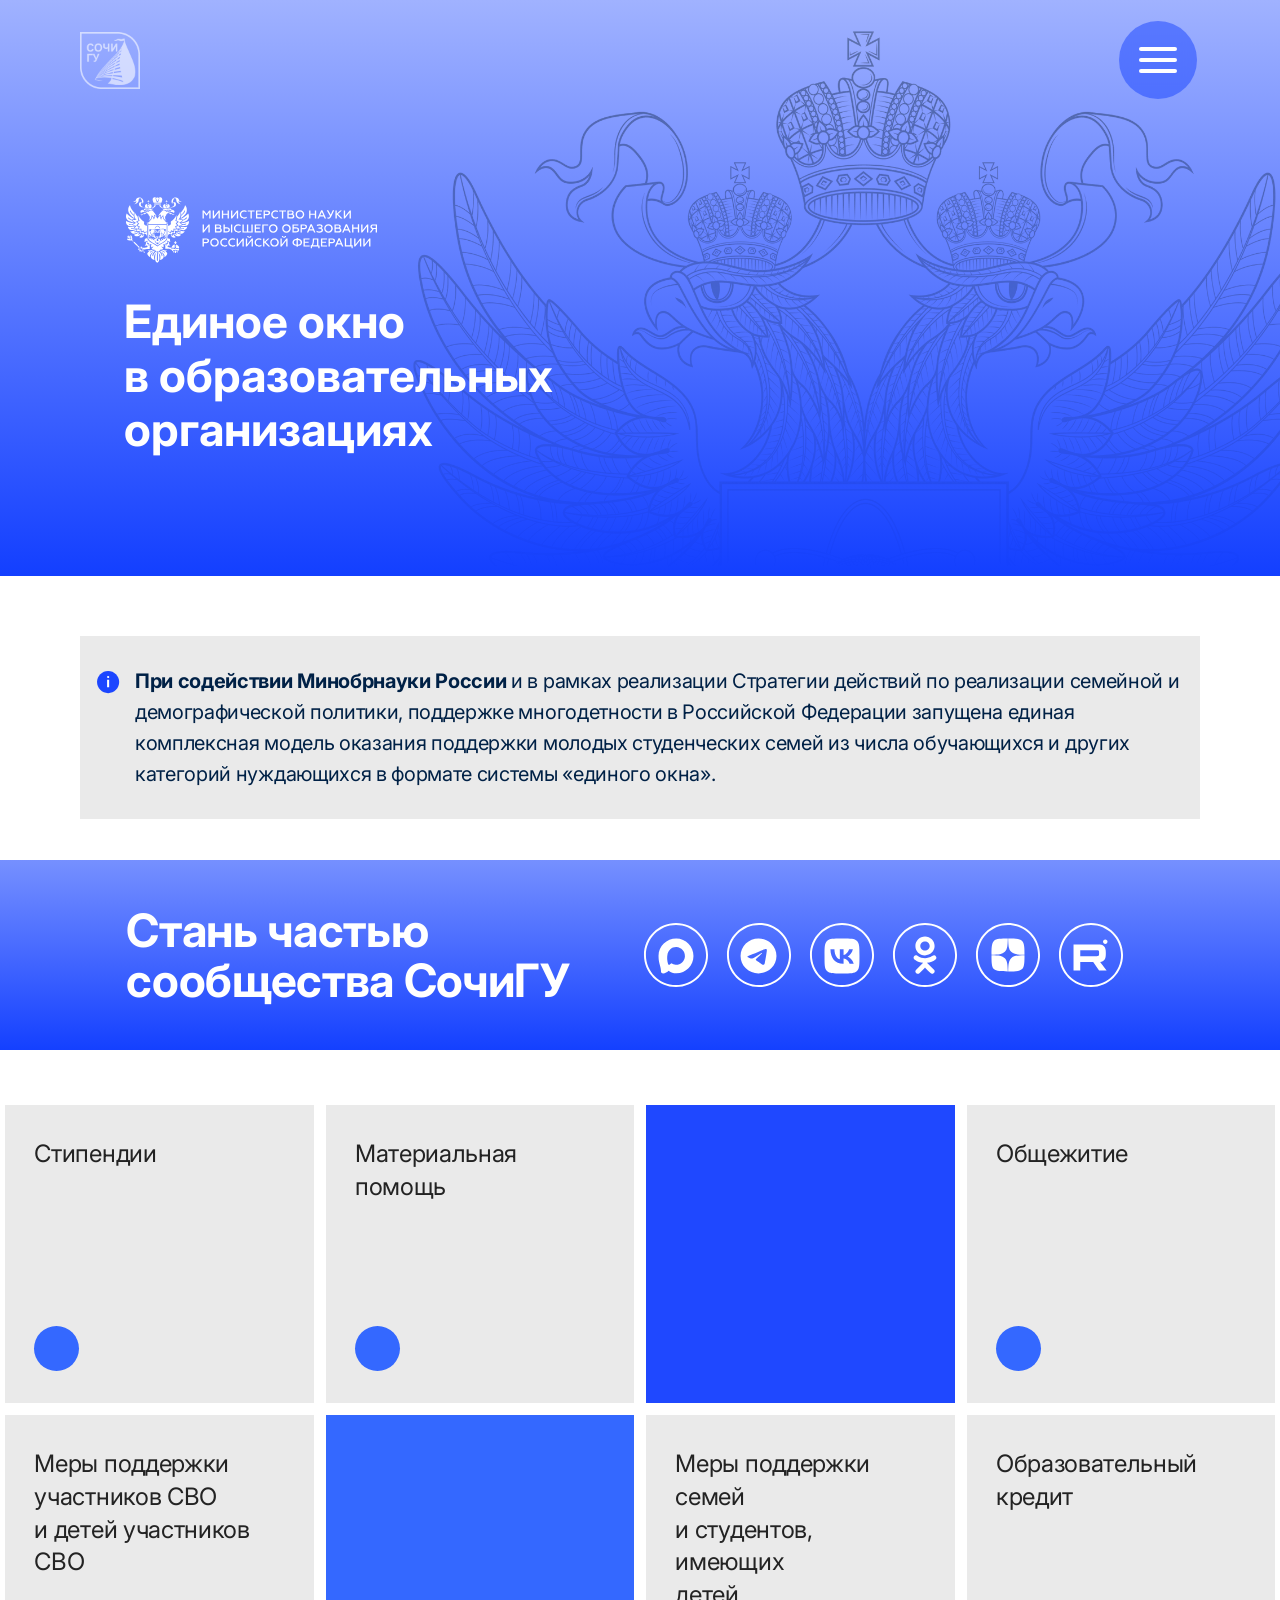
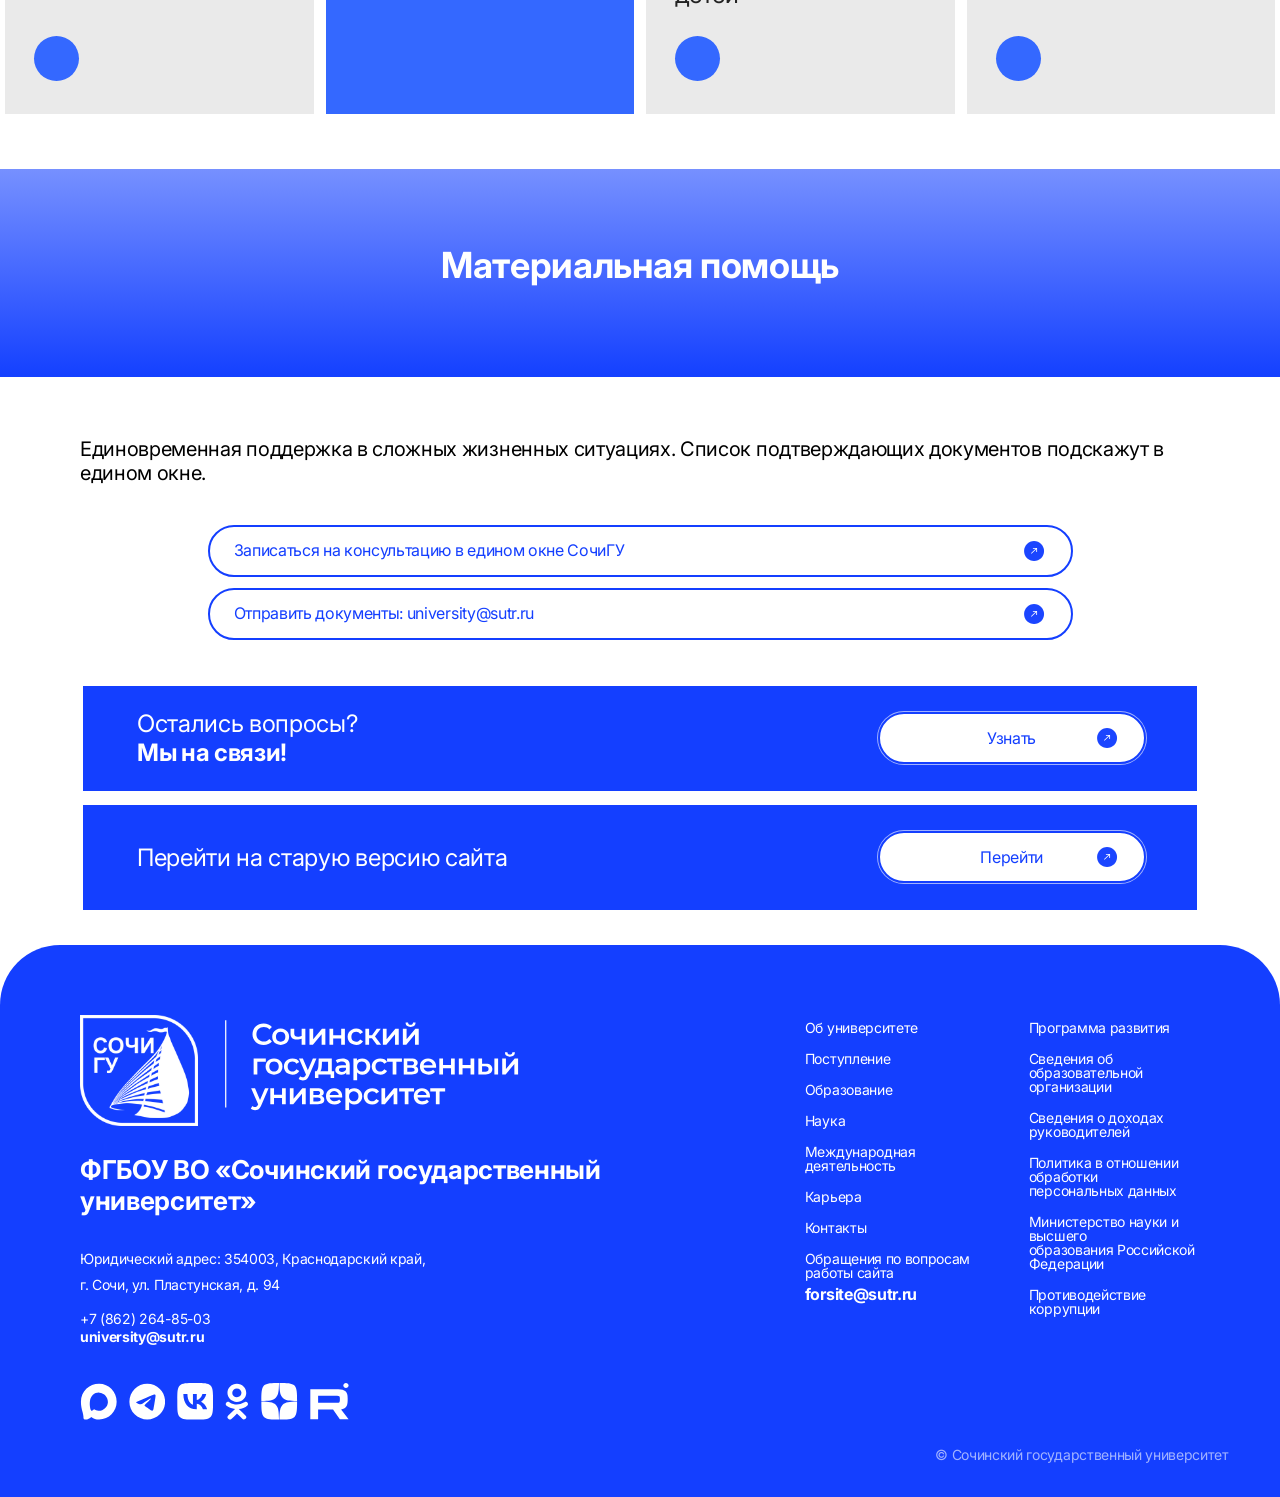
==== materialnaya-pomoshch.html @ 3ecb0561 "СочиГУ: раздел «Единое окно» по макетам Figma + мобильная версия - Главная «Единого окна», «Образова" ====
<!DOCTYPE html>
<html lang="ru">
<head>
  <meta charset="UTF-8">
  <meta name="viewport" content="width=device-width, initial-scale=1.0">
  <title>Материальная помощь — Единое окно — СочиГУ</title>
  <meta name="description" content="Единое окно СочиГУ: стипендии, общежитие, материальная помощь, образовательный кредит и меры поддержки семей.">
  <meta name="theme-color" content="#143fff">
  <link rel="icon" href="assets/window/logo.png">
  <link rel="preconnect" href="https://fonts.googleapis.com">
  <link rel="preconnect" href="https://fonts.gstatic.com" crossorigin>
  <link href="https://fonts.googleapis.com/css2?family=Inter:wght@400;500;700&family=Onest:wght@400;600&display=swap" rel="stylesheet">
  <link rel="stylesheet" href="css/window.css">
  <script>(function(d){d.classList.add("js");try{var c=document.createElement("canvas").getContext("2d"),t="Единое окно СочиГУ";c.font="20px monospace";var m=c.measureText(t).width;c.font="20px -apple-system,BlinkMacSystemFont,monospace";if(c.measureText(t).width===m)d.classList.add("no-sf")}catch(e){}})(document.documentElement)</script>
</head>
<body class="page-section">
  <a class="skip-link" href="#main">Перейти к содержанию</a>
  <button class="burger" type="button" aria-expanded="false" aria-controls="menu" aria-label="Открыть меню"><span class="burger__lines" aria-hidden="true"><i></i><i></i><i></i></span></button>
  <nav class="menu" id="menu" aria-label="Разделы единого окна" aria-hidden="true">
    <ul>
      <li><a href="edinoe-okno.html">Все услуги</a></li>
      <li><a href="stipendii.html">Стипендии</a></li>
      <li><a href="materialnaya-pomoshch.html">Материальная помощь</a></li>
      <li><a href="obschezhitie.html">Общежитие</a></li>
      <li><a href="svo.html">Меры поддержки участников СВО</a></li>
      <li><a href="semyi.html">Меры поддержки семей</a></li>
      <li><a href="obrazovatelnyj-kredit.html">Образовательный кредит</a></li>
      <li><a href="psihologicheskaya-pomoshch.html">Психологическая помощь</a></li>
      <li><a href="yuridicheskaya-pomoshch.html">Юридическая помощь</a></li>
      <li><a href="index.html">Главная СочиГУ</a></li>
    </ul>
  </nav>
  <header class="hero">
    <div class="wrap">
      <a class="hero__logo" href="edinoe-okno.html" aria-label="СочиГУ — Единое окно"><img src="assets/window/logo.png" width="60" height="57" alt=""></a>
      <img class="hero__eagle" src="assets/window/eagle.webp" width="902" height="1037" alt="" aria-hidden="true">
      <div class="hero__body">
        <img class="hero__ministry" src="assets/window/icons/ministry.svg" width="258" height="74" alt="Министерство науки и высшего образования Российской Федерации">
        <p class="hero__title">Единое окно <br>в образовательных <br>организациях</p>
      </div>
    </div>
  </header>
  <main id="main">
    <div class="notice">
      <p><b>При содействии Минобрнауки России</b> и в рамках реализации Стратегии действий по реализации семейной и демографической политики, поддержке многодетности в Российской Федерации запущена единая комплексная модель оказания поддержки молодых студенческих семей из числа обучающихся и других категорий нуждающихся в формате системы «единого окна».</p>
    </div>
    <section class="community" aria-labelledby="community-title">
      <div class="wrap">
        <h2 id="community-title">Стань частью <br>сообщества СочиГУ</h2>
        <div class="socials"><a href="https://sochi.university/" target="_blank" rel="noopener" aria-label="MAX"><svg aria-hidden="true" focusable="false" xmlns="http://www.w3.org/2000/svg" viewBox="0 0 68 68"><path d="M34.39 52.9C30.85 52.9 29.21 52.38 26.36 50.31C24.55 52.64 18.84 54.46 18.59 51.34C18.59 49 18.07 47.03 17.49 44.87C16.79 42.21 16 39.25 16 34.96C16 24.71 24.37 17 34.29 17C44.22 17 52 25.09 52 35.05C52.03 44.86 44.15 52.84 34.39 52.9M34.53 25.86C29.7 25.61 25.94 28.97 25.1 34.23C24.42 38.59 25.64 43.9 26.68 44.18C27.17 44.3 28.43 43.28 29.21 42.49C30.51 43.39 32.01 43.93 33.58 44.06C38.58 44.3 42.86 40.47 43.2 35.45C43.39 30.42 39.54 26.15 34.53 25.87L34.53 25.86" fill="currentColor"/><path d="M66 34L65 34C65 51.12 51.12 65 34 65L34 66L34 67C52.23 67 67 52.23 67 34L66 34M34 66L34 65C16.88 65 3 51.12 3 34L2 34L1 34C1 52.23 15.77 67 34 67L34 66M2 34L3 34C3 16.88 16.88 3 34 3L34 2L34 1C15.77 1 1 15.77 1 34L2 34M34 2L34 3C51.12 3 65 16.88 65 34L66 34L67 34C67 15.77 52.23 1 34 1L34 2" fill="currentColor"/></svg></a><a href="https://sochi.university/" target="_blank" rel="noopener" aria-label="Telegram"><svg aria-hidden="true" focusable="false" xmlns="http://www.w3.org/2000/svg" viewBox="0 0 68 68"><path d="M33.5 17C38.41 17 43.11 18.9 46.58 22.27C50.05 25.65 52 30.23 52 35C52 39.77 50.05 44.35 46.58 47.73C43.11 51.1 38.41 53 33.5 53C28.59 53 23.89 51.1 20.42 47.73C16.95 44.35 15 39.77 15 35C15 30.23 16.95 25.65 20.42 22.27C23.89 18.9 28.59 17 33.5 17M41.07 27.84C40.37 27.85 39.3 28.21 34.16 30.29C32.37 31.02 28.77 32.52 23.38 34.81C22.5 35.15 22.04 35.48 22 35.8C21.92 36.43 22.84 36.62 24 36.99C24.94 37.29 26.21 37.64 26.87 37.65C27.47 37.66 28.14 37.42 28.88 36.93C33.92 33.62 36.52 31.95 36.68 31.91C36.8 31.88 36.96 31.85 37.06 31.95C37.17 32.04 37.16 32.22 37.15 32.26C37.06 32.65 32.33 36.83 32.06 37.11C31.02 38.16 29.83 38.8 31.66 39.98C33.24 40.99 34.16 41.64 35.78 42.67C36.82 43.34 37.64 44.12 38.72 44.03C39.21 43.98 39.72 43.53 39.98 42.18C40.59 39 41.8 32.09 42.07 29.24C42.1 28.99 42.07 28.67 42.05 28.53C42.02 28.39 41.97 28.19 41.78 28.05C41.56 27.87 41.22 27.83 41.07 27.84" fill="currentColor"/><path d="M66 34L65 34C65 51.12 51.12 65 34 65L34 66L34 67C52.23 67 67 52.23 67 34L66 34M34 66L34 65C16.88 65 3 51.12 3 34L2 34L1 34C1 52.23 15.77 67 34 67L34 66M2 34L3 34C3 16.88 16.88 3 34 3L34 2L34 1C15.77 1 1 15.77 1 34L2 34M34 2L34 3C51.12 3 65 16.88 65 34L66 34L67 34C67 15.77 52.23 1 34 1L34 2" fill="currentColor"/></svg></a><a href="https://sochi.university/" target="_blank" rel="noopener" aria-label="ВКонтакте"><svg aria-hidden="true" focusable="false" xmlns="http://www.w3.org/2000/svg" viewBox="0 0 68 68"><path d="M18.53 19.53C16 22.06 16 26.13 16 34.28L16 35.72C16 43.87 16 47.94 18.53 50.47C21.06 53 25.13 53 33.28 53L34.72 53C42.87 53 46.94 53 49.47 50.47C52 47.94 52 43.87 52 35.72L52 34.28C52 26.13 52 22.06 49.47 19.53C46.94 17 42.87 17 34.72 17L33.28 17C25.13 17 21.06 17 18.53 19.53M22.08 27.95C22.27 37.31 26.95 42.94 35.16 42.94L35.62 42.94L35.62 37.58C38.64 37.88 40.91 40.09 41.83 42.94L46.09 42.94C44.92 38.68 41.84 36.32 39.92 35.42C41.84 34.31 44.54 31.61 45.19 27.95L41.32 27.95C40.48 30.92 37.99 33.62 35.62 33.88L35.62 27.95L31.75 27.95L31.75 38.33C29.35 37.73 26.32 34.82 26.19 27.95L22.08 27.95" fill="currentColor" fill-rule="evenodd"/><path d="M66 34L65 34C65 51.12 51.12 65 34 65L34 66L34 67C52.23 67 67 52.23 67 34L66 34M34 66L34 65C16.88 65 3 51.12 3 34L2 34L1 34C1 52.23 15.77 67 34 67L34 66M2 34L3 34C3 16.88 16.88 3 34 3L34 2L34 1C15.77 1 1 15.77 1 34L2 34M34 2L34 3C51.12 3 65 16.88 65 34L66 34L67 34C67 15.77 52.23 1 34 1L34 2" fill="currentColor"/></svg></a><a href="https://sochi.university/" target="_blank" rel="noopener" aria-label="Одноклассники"><svg aria-hidden="true" focusable="false" xmlns="http://www.w3.org/2000/svg" viewBox="0 0 68 68"><path d="M32.07 42.05C29.04 41.74 26.3 41.01 23.96 39.21C23.66 38.99 23.36 38.77 23.1 38.52C22.07 37.55 21.97 36.45 22.78 35.31C23.48 34.33 24.64 34.07 25.85 34.63C26.09 34.74 26.31 34.87 26.53 35.02C30.89 37.96 36.9 38.05 41.28 35.15C41.71 34.83 42.18 34.56 42.72 34.42C43.76 34.16 44.74 34.54 45.3 35.44C45.94 36.46 45.93 37.46 45.14 38.26C43.93 39.48 42.47 40.36 40.85 40.98C39.32 41.56 37.64 41.85 35.98 42.05C36.23 42.32 36.35 42.45 36.51 42.6C38.76 44.82 41.03 47.04 43.27 49.27C44.04 50.03 44.2 50.97 43.78 51.85C43.32 52.82 42.29 53.45 41.27 53.38C40.63 53.34 40.13 53.03 39.69 52.59C37.99 50.91 36.25 49.26 34.59 47.55C34.1 47.05 33.87 47.15 33.44 47.58C31.73 49.31 29.99 51.01 28.24 52.7C27.45 53.46 26.51 53.6 25.6 53.16C24.63 52.7 24.02 51.73 24.07 50.76C24.1 50.1 24.43 49.6 24.89 49.14C27.12 46.96 29.35 44.77 31.57 42.58C31.72 42.43 31.86 42.28 32.07 42.05" fill="currentColor"/><path d="M33.92 34.44C28.51 34.43 24.06 30.02 24.1 24.7C24.13 19.32 28.57 14.99 34.04 15C39.52 15.01 43.92 19.41 43.89 24.85C43.87 30.16 39.39 34.46 33.92 34.44M38.85 24.71C38.84 22.07 36.69 19.97 34 19.97C31.29 19.96 29.13 22.1 29.15 24.77C29.17 27.4 31.33 29.49 34.03 29.48C36.71 29.47 38.85 27.35 38.85 24.71" fill="currentColor"/><path d="M66 34L65 34C65 51.12 51.12 65 34 65L34 66L34 67C52.23 67 67 52.23 67 34L66 34M34 66L34 65C16.88 65 3 51.12 3 34L2 34L1 34C1 52.23 15.77 67 34 67L34 66M2 34L3 34C3 16.88 16.88 3 34 3L34 2L34 1C15.77 1 1 15.77 1 34L2 34M34 2L34 3C51.12 3 65 16.88 65 34L66 34L67 34C67 15.77 52.23 1 34 1L34 2" fill="currentColor"/></svg></a><a href="https://sochi.university/" target="_blank" rel="noopener" aria-label="Дзен"><svg aria-hidden="true" focusable="false" xmlns="http://www.w3.org/2000/svg" viewBox="0 0 68 68"><path d="M37.28 37.28C34.61 40.03 34.41 43.47 34.18 51C41.2 51 46.05 50.98 48.55 48.55C50.98 46.05 51 40.97 51 34.18C43.47 34.42 40.04 34.61 37.28 37.28M17 34.18C17 40.97 17.02 46.05 19.45 48.55C21.95 50.98 26.8 51 33.82 51C33.57 43.47 33.39 40.03 30.72 37.28C27.96 34.61 24.53 34.41 17 34.18M33.82 17C26.81 17 21.95 17.02 19.45 19.45C17.02 21.95 17 27.03 17 33.82C24.53 33.58 27.96 33.39 30.72 30.72C33.39 27.97 33.59 24.53 33.82 17M37.28 30.72C34.61 27.97 34.41 24.53 34.18 17C41.2 17 46.05 17.02 48.55 19.45C50.98 21.95 51 27.03 51 33.82C43.47 33.58 40.04 33.39 37.28 30.72" fill="currentColor"/><path d="M66 34L65 34C65 51.12 51.12 65 34 65L34 66L34 67C52.23 67 67 52.23 67 34L66 34M34 66L34 65C16.88 65 3 51.12 3 34L2 34L1 34C1 52.23 15.77 67 34 67L34 66M2 34L3 34C3 16.88 16.88 3 34 3L34 2L34 1C15.77 1 1 15.77 1 34L2 34M34 2L34 3C51.12 3 65 16.88 65 34L66 34L67 34C67 15.77 52.23 1 34 1L34 2" fill="currentColor"/></svg></a><a href="https://sochi.university/" target="_blank" rel="noopener" aria-label="Rutube"><svg aria-hidden="true" focusable="false" xmlns="http://www.w3.org/2000/svg" viewBox="0 0 68 68"><path d="M40.95 23.07L16 23.07L16 50L22.94 50L22.94 41.24L36.25 41.24L42.32 50L50.09 50L43.4 41.2C45.48 40.88 46.98 40.11 47.89 38.9C48.81 37.69 49.26 35.75 49.26 33.16L49.26 31.14C49.26 29.61 49.1 28.4 48.81 27.47C48.51 26.54 48.02 25.73 47.31 25.01C46.56 24.32 45.73 23.84 44.73 23.51C43.73 23.23 42.49 23.07 40.95 23.07M39.82 35.3L22.94 35.3L22.94 29.01L39.82 29.01C40.78 29.01 41.45 29.17 41.78 29.45C42.11 29.73 42.32 30.26 42.32 31.02L42.32 33.28C42.32 34.09 42.11 34.62 41.78 34.9C41.45 35.18 40.78 35.3 39.82 35.3L39.82 35.3" fill="currentColor"/><path d="M48.7 22.61C49.97 22.61 51 21.58 51 20.3C51 19.03 49.97 18 48.7 18C47.42 18 46.39 19.03 46.39 20.3C46.39 21.58 47.42 22.61 48.7 22.61" fill="currentColor"/><path d="M66 34L65 34C65 51.12 51.12 65 34 65L34 66L34 67C52.23 67 67 52.23 67 34L66 34M34 66L34 65C16.88 65 3 51.12 3 34L2 34L1 34C1 52.23 15.77 67 34 67L34 66M2 34L3 34C3 16.88 16.88 3 34 3L34 2L34 1C15.77 1 1 15.77 1 34L2 34M34 2L34 3C51.12 3 65 16.88 65 34L66 34L67 34C67 15.77 52.23 1 34 1L34 2" fill="currentColor"/></svg></a></div>
      </div>
    </section>
    <nav class="services" aria-label="Услуги единого окна">
  <a class="tile" href="stipendii.html">Стипендии<span class="tile__dot" aria-hidden="true"></span></a>
  <a class="tile" href="materialnaya-pomoshch.html" aria-current="page">Материальная <br>помощь<span class="tile__dot" aria-hidden="true"></span></a>
  <div class="tile tile--blank" aria-hidden="true"></div>
  <a class="tile" href="obschezhitie.html">Общежитие<span class="tile__dot" aria-hidden="true"></span></a>
  <a class="tile" href="svo.html">Меры поддержки <br>участников СВО <br>и детей участников СВО<span class="tile__dot" aria-hidden="true"></span></a>
  <div class="tile tile--blank tile--soft" aria-hidden="true"></div>
  <a class="tile" href="semyi.html">Меры поддержки семей <br>и студентов, имеющих <br>детей<span class="tile__dot" aria-hidden="true"></span></a>
  <a class="tile" href="obrazovatelnyj-kredit.html">Образовательный <br>кредит<span class="tile__dot" aria-hidden="true"></span></a>
    </nav>

    <h1 class="band"><span>Материальная помощь</span></h1>
    <section class="sec__body simple" aria-label="Материальная помощь">
      <p class="lead">Единовременная поддержка в сложных жизненных ситуациях. Список подтверждающих документов подскажут в едином окне.</p>
      <div class="pill-list">
        <a class="pill" href="https://sochi.university/contact/" target="_blank" rel="noopener">Записаться на консультацию в едином окне СочиГУ<span class="pill__ico" aria-hidden="true"></span></a>
        <a class="pill" href="mailto:university@sutr.ru">Отправить документы: university@sutr.ru<span class="pill__ico" aria-hidden="true"></span></a>
      </div>
    </section>

    <section class="banners" aria-label="Связь с университетом">
      <div class="banner"><p>Остались вопросы? <br><strong>Мы на связи!</strong></p><a class="banner__btn" href="https://sochi.university/contact/" target="_blank" rel="noopener">Узнать</a></div>
      <div class="banner"><p>Перейти на старую версию сайта</p><a class="banner__btn" href="https://sutr.ru/" target="_blank" rel="noopener">Перейти</a></div>
    </section>
  </main>
  <footer class="footer">
    <div class="wrap">
      <div>
        <a class="footer__brand" href="https://sochi.university/" target="_blank" rel="noopener" aria-label="Сочинский государственный университет">
          <img class="footer__mark" src="assets/window/logo.png" width="118" height="112" alt="">
          <img class="footer__wordmark" src="assets/window/icons/wordmark.svg" width="367" height="121" alt="">
        </a>
        <p class="footer__legal">ФГБОУ ВО «Сочинский государственный университет»</p>
        <p class="footer__addr">Юридический адрес: 354003, Краснодарский край, <br>г. Сочи, ул. Пластунская, д. 94</p>
        <p class="footer__contacts"><a href="tel:+78622648503">+7 (862) 264-85-03</a> <br><a href="mailto:university@sutr.ru">university@sutr.ru</a></p>
        <div class="footer__socials"><a href="https://sochi.university/" target="_blank" rel="noopener" aria-label="MAX"><svg aria-hidden="true" focusable="false" xmlns="http://www.w3.org/2000/svg" viewBox="0 0 39.6 43"><path d="M20.62 40.27C16.85 40.27 15.1 39.71 12.05 37.5C10.13 39.99 4.03 41.93 3.76 38.61C3.76 36.11 3.21 34 2.59 31.7C1.84 28.86 1 25.7 1 21.12C1 10.19 9.93 1.96 20.52 1.96C31.11 1.96 39.41 10.6 39.41 21.23C39.45 31.69 31.04 40.21 20.62 40.27M20.77 11.42C15.62 11.15 11.6 14.73 10.71 20.35C9.98 25 11.28 30.67 12.39 30.96C12.92 31.09 14.26 30 15.1 29.17C16.48 30.12 18.08 30.7 19.76 30.83C25.1 31.09 29.66 27.01 30.02 21.65C30.23 16.28 26.12 11.73 20.77 11.42L20.77 11.42" fill="currentColor"/></svg></a><a href="https://sochi.university/" target="_blank" rel="noopener" aria-label="Telegram"><svg aria-hidden="true" focusable="false" xmlns="http://www.w3.org/2000/svg" viewBox="0 0 39 43"><path d="M19.63 1.95C24.73 1.95 29.62 3.98 33.21 7.58C36.81 11.18 38.84 16.07 38.84 21.16C38.84 26.25 36.81 31.14 33.21 34.74C29.62 38.34 24.73 40.36 19.63 40.36C14.54 40.36 9.65 38.34 6.06 34.74C2.46 31.14 0.43 26.25 0.43 21.16C0.43 16.07 2.45 11.18 6.06 7.58C9.65 3.98 14.54 1.95 19.63 1.95M27.49 13.51C26.77 13.53 25.66 13.91 20.33 16.13C18.46 16.91 14.73 18.51 9.13 20.95C8.22 21.32 7.74 21.67 7.7 22.02C7.61 22.68 8.57 22.89 9.77 23.28C10.75 23.6 12.07 23.97 12.76 23.98C13.38 24 14.07 23.74 14.84 23.21C20.07 19.68 22.77 17.9 22.94 17.86C23.06 17.83 23.23 17.8 23.34 17.9C23.45 18 23.44 18.19 23.43 18.24C23.33 18.64 18.42 23.11 18.14 23.41C17.06 24.53 15.83 25.22 17.72 26.47C19.36 27.55 20.32 28.24 22.01 29.34C23.09 30.05 23.93 30.89 25.05 30.79C25.56 30.74 26.1 30.26 26.36 28.82C27 25.42 28.25 18.05 28.54 15.01C28.57 14.75 28.53 14.41 28.51 14.26C28.48 14.11 28.43 13.89 28.24 13.74C28 13.55 27.65 13.51 27.49 13.51" fill="currentColor"/></svg></a><a href="https://sochi.university/" target="_blank" rel="noopener" aria-label="ВКонтакте"><svg aria-hidden="true" focusable="false" xmlns="http://www.w3.org/2000/svg" viewBox="0 0 39 43"><path d="M3.03 3.77C0.33 6.53 0.33 10.99 0.33 19.9L0.33 21.47C0.33 30.38 0.33 34.84 3.03 37.6C5.73 40.37 10.08 40.37 18.77 40.37L20.31 40.37C29 40.37 33.34 40.37 36.04 37.6C38.74 34.84 38.74 30.38 38.74 21.47L38.74 19.9C38.74 10.99 38.74 6.53 36.04 3.77C33.34 1 29 1 20.31 1L18.77 1C10.08 1 5.73 1 3.03 3.77M6.81 12.98C7.02 23.21 12.02 29.36 20.77 29.36L21.27 29.36L21.27 23.51C24.48 23.83 26.92 26.25 27.89 29.36L32.44 29.36C31.19 24.7 27.91 22.13 25.86 21.14C27.91 19.93 30.79 16.98 31.48 12.98L27.35 12.98C26.45 16.22 23.79 19.18 21.27 19.45L21.27 12.98L17.14 12.98L17.14 24.33C14.58 23.67 11.34 20.49 11.2 12.98L6.81 12.98" fill="currentColor" fill-rule="evenodd"/></svg></a><a href="https://sochi.university/" target="_blank" rel="noopener" aria-label="Одноклассники"><svg aria-hidden="true" focusable="false" xmlns="http://www.w3.org/2000/svg" viewBox="0 0 25.5 43"><path d="M10.79 29.01C7.69 28.7 4.9 27.97 2.51 26.17C2.21 25.95 1.9 25.73 1.63 25.48C0.59 24.51 0.48 23.41 1.31 22.27C2.02 21.29 3.21 21.03 4.44 21.59C4.68 21.7 4.91 21.83 5.13 21.98C9.59 24.92 15.71 25 20.19 22.11C20.63 21.79 21.11 21.52 21.66 21.38C22.73 21.12 23.72 21.5 24.29 22.39C24.95 23.42 24.94 24.42 24.13 25.22C22.9 26.44 21.41 27.32 19.75 27.94C18.19 28.52 16.48 28.81 14.78 29.01C15.04 29.27 15.16 29.41 15.32 29.56C17.62 31.78 19.93 34 22.23 36.22C23.01 36.98 23.17 37.93 22.74 38.81C22.27 39.77 21.22 40.41 20.18 40.34C19.53 40.3 19.02 39.99 18.57 39.55C16.83 37.87 15.06 36.22 13.36 34.51C12.86 34.01 12.62 34.1 12.19 34.54C10.44 36.26 8.66 37.97 6.88 39.66C6.07 40.42 5.12 40.56 4.19 40.12C3.2 39.66 2.57 38.69 2.62 37.72C2.65 37.06 2.99 36.55 3.46 36.1C5.74 33.92 8.01 31.72 10.28 29.54C10.43 29.39 10.57 29.24 10.79 29.01" fill="currentColor"/><path d="M12.67 21.41C7.14 21.39 2.61 16.98 2.64 11.66C2.67 6.28 7.21 1.95 12.79 1.96C18.39 1.98 22.88 6.38 22.85 11.81C22.82 17.12 18.26 21.42 12.67 21.41M17.7 11.68C17.69 9.03 15.5 6.93 12.75 6.93C9.99 6.93 7.78 9.07 7.8 11.73C7.82 14.37 10.03 16.45 12.78 16.44C15.52 16.43 17.71 14.32 17.7 11.68" fill="currentColor"/></svg></a><a href="https://sochi.university/" target="_blank" rel="noopener" aria-label="Дзен"><svg aria-hidden="true" focusable="false" xmlns="http://www.w3.org/2000/svg" viewBox="0 0 39.2 43"><path d="M23.3 24.48C20.28 27.67 20.06 31.65 19.8 40.37C27.73 40.37 33.2 40.34 36.03 37.53C38.77 34.63 38.8 28.76 38.8 20.9C30.29 21.18 26.41 21.39 23.3 24.48M0.39 20.9C0.39 28.76 0.41 34.63 3.16 37.53C5.98 40.34 11.46 40.37 19.39 40.37C19.11 31.65 18.91 27.67 15.89 24.48C12.78 21.39 8.89 21.16 0.39 20.9M19.39 1C11.47 1 5.98 1.03 3.16 3.84C0.41 6.74 0.39 12.61 0.39 20.47C8.89 20.19 12.78 19.98 15.89 16.89C18.91 13.7 19.13 9.72 19.39 1M23.3 16.89C20.28 13.7 20.06 9.72 19.8 1C27.73 1 33.2 1.03 36.03 3.84C38.77 6.74 38.8 12.61 38.8 20.47C30.29 20.19 26.41 19.98 23.3 16.89" fill="currentColor"/></svg></a><a href="https://sochi.university/" target="_blank" rel="noopener" aria-label="Rutube"><svg aria-hidden="true" focusable="false" xmlns="http://www.w3.org/2000/svg" viewBox="0 0 42 43"><path d="M30.45 7.73L0.34 7.73L0.34 40.05L8.72 40.05L8.72 29.53L24.78 29.53L32.11 40.05L41.5 40.05L33.42 29.49C35.93 29.1 37.73 28.18 38.84 26.72C39.94 25.27 40.49 22.94 40.49 19.84L40.49 17.42C40.49 15.58 40.29 14.12 39.94 13.01C39.59 11.89 38.99 10.92 38.13 10.05C37.23 9.23 36.23 8.65 35.02 8.26C33.82 7.92 32.31 7.73 30.45 7.73M29.1 22.41L8.72 22.41L8.72 14.85L29.1 14.85C30.25 14.85 31.06 15.04 31.46 15.38C31.86 15.72 32.11 16.35 32.11 17.27L32.11 19.99C32.11 20.96 31.86 21.59 31.46 21.93C31.06 22.26 30.25 22.41 29.1 22.41L29.1 22.41" fill="currentColor"/><path d="M38.65 6.53C40.19 6.53 41.44 5.29 41.44 3.77C41.44 2.24 40.19 1 38.65 1C37.12 1 35.87 2.24 35.87 3.77C35.87 5.29 37.12 6.53 38.65 6.53" fill="currentColor"/></svg></a></div>
      </div>
      <nav class="footer__col" aria-label="Разделы сайта">
        <a href="https://sochi.university/about/" target="_blank" rel="noopener">Об университете</a>
        <a href="https://sochi.university/admission/" target="_blank" rel="noopener">Поступление</a>
        <a href="https://sochi.university/" target="_blank" rel="noopener">Образование</a>
        <a href="https://sochi.university/" target="_blank" rel="noopener">Наука</a>
        <a href="https://sochi.university/" target="_blank" rel="noopener">Международная <br>деятельность</a>
        <a href="https://sochi.university/" target="_blank" rel="noopener">Карьера</a>
        <a href="https://sochi.university/contact/" target="_blank" rel="noopener">Контакты</a>
        <a href="https://sochi.university/contact/appeals/" target="_blank" rel="noopener">Обращения по вопросам <br>работы сайта</a>
        <a class="footer__mail" href="mailto:forsite@sutr.ru">forsite@sutr.ru</a>
      </nav>
      <nav class="footer__col" aria-label="Сведения об университете">
        <a href="https://sochi.university/" target="_blank" rel="noopener">Программа развития</a>
        <a href="https://sochi.university/sveden/" target="_blank" rel="noopener">Сведения об образовательной <br>организации</a>
        <a href="https://sochi.university/sveden/" target="_blank" rel="noopener">Сведения о доходах <br>руководителей</a>
        <a href="https://sochi.university/" target="_blank" rel="noopener">Политика в отношении <br>обработки <br>персональных данных</a>
        <a href="https://minobrnauki.gov.ru/" target="_blank" rel="noopener">Министерство науки и высшего <br>образования Российской <br>Федерации</a>
        <a href="https://sochi.university/" target="_blank" rel="noopener">Противодействие <br>коррупции</a>
      </nav>
      <p class="footer__copy">© Сочинский государственный университет</p>
    </div>
  </footer>
  <script src="js/window.js"></script>
</body>
</html>
---- css/window.css ----
/* ==========================================================================
   Единое окно — СочиГУ
   Вёрстка по макетам Figma (кадр 1440px). Все размеры desktop-версии сняты
   с макета; ниже 1440px значения масштабируются через min(px, vw).
   ========================================================================== */

:root {
  --gutter: max(0px, (100vw - 1440px) / 2); /* поле слева от колонки 1440 на широких экранах */
  --blue: #143fff;
  --blue-card: #1f48ff;
  --blue-soft: #3468ff;
  --blue-icon: #1a44ff;
  --grey: #eaeaea;
  --grey-2: #f2f4f6;
  --ink: #232323;
  --navy: #002146;
  --navy-2: #0a1f33;
  --text: #000;
  --table: #343434;
  --bg-soft: #f9fbff;

  --grad-hero: linear-gradient(180deg, #a0b2ff 0%, #133fff 100%);
  --grad-band: linear-gradient(180deg, #7690ff 0%, #1440ff 100%);
  --grad-card: linear-gradient(180deg, #4769ff 0%, #1440ff 100%);
  --grad-circle: linear-gradient(180deg, #133fff 0%, #4266ff 100%);

  --font: -apple-system, BlinkMacSystemFont, "SF Pro Display", "SF Pro Text", "Inter", "Helvetica Neue", Arial, sans-serif;
  --font-alt: "Onest", var(--font);

  --side: min(90px, 6.25vw);
  --ease-out: cubic-bezier(0.22, 1, 0.36, 1);
  --shadow-card: 0 10px 30px rgba(20, 40, 120, 0.08);
}

*,
*::before,
*::after { box-sizing: border-box; }

html { scroll-behavior: smooth; -webkit-text-size-adjust: 100%; }

body {
  margin: 0;
  font-family: var(--font);
  color: var(--text);
  background: #fff;
  line-height: 1.2;
  -webkit-font-smoothing: antialiased;
  overflow-x: hidden;
}

/* Без SF Pro (не Apple) подставляется Inter: он ~2% шире, трекинг выравнивает переносы строк с макетом */
.no-sf body { letter-spacing: -0.02em; }

img, svg { display: block; max-width: 100%; }
a { color: inherit; text-decoration: none; }
p, h1, h2, h3, ul { margin: 0; }
ul { padding: 0; list-style: none; }
button { font: inherit; }
a, button { -webkit-tap-highlight-color: transparent; }
:focus-visible { outline: 3px solid #ffb800; outline-offset: 3px; }

.visually-hidden {
  position: absolute !important;
  width: 1px; height: 1px;
  overflow: hidden; clip: rect(0 0 0 0);
  white-space: nowrap;
}

.skip-link {
  position: absolute; left: 12px; top: -60px; z-index: 100;
  padding: 10px 14px; background: #fff; color: var(--blue); font-weight: 700;
}
.skip-link:focus { top: 12px; }

.wrap { position: relative; width: 100%; max-width: 1440px; margin: 0 auto; }

/* ---------- Hero ---------- */

.hero {
  position: relative;
  height: 576px;
  overflow: hidden;
  color: #fff;
  background: var(--grad-hero);
}

.hero .wrap { height: 100%; }

.hero__logo {
  position: absolute; left: var(--side); top: 32px; z-index: 3;
  width: 60px;
}
.hero__logo img { width: 100%; height: auto; opacity: .6; transition: opacity .3s ease; }
.hero__logo:hover img { opacity: 1; }

.hero__eagle {
  position: absolute;
  left: calc(50% - 227px);
  top: 31px;
  width: 902px;
  max-width: none;
  opacity: 0.4;
  pointer-events: none;
  user-select: none;
}

.hero__body {
  position: absolute; left: min(140px, 9.72vw); top: 192px; z-index: 2;
}

.hero__ministry { width: 258px; height: auto; }

.hero h1, .hero__title {
  margin-top: 28px;
  font-size: 46px;
  font-weight: 700;
  line-height: 54px;
  letter-spacing: 0;
}

.burger {
  position: fixed; z-index: 60;
  top: 21px;
  right: max(calc((100vw - 1440px) / 2 + 93px), min(93px, 6.46vw));
  display: grid; place-items: center;
  width: 78px; height: 78px;
  padding: 0; border: 0; border-radius: 50%;
  background: rgba(22, 66, 255, 0.5);
  cursor: pointer;
  transition: background-color .3s ease, transform .3s var(--ease-out);
  backdrop-filter: blur(6px);
  -webkit-backdrop-filter: blur(6px);
}
.burger:hover { background: rgba(22, 66, 255, 0.8); }
.burger.is-scrolled { background: var(--blue); box-shadow: 0 8px 24px rgba(20, 63, 255, .3); }

.burger__lines { position: relative; width: 38px; height: 26px; }
.burger__lines i {
  position: absolute; left: 0;
  width: 100%; height: 4px; border-radius: 2px;
  background: #fff;
  transition: transform .35s var(--ease-out), opacity .2s ease, top .35s var(--ease-out);
}
.burger__lines i:nth-child(1) { top: 0; }
.burger__lines i:nth-child(2) { top: 11px; }
.burger__lines i:nth-child(3) { top: 22px; }
.burger[aria-expanded="true"] .burger__lines i:nth-child(1) { top: 11px; transform: rotate(45deg); }
.burger[aria-expanded="true"] .burger__lines i:nth-child(2) { opacity: 0; }
.burger[aria-expanded="true"] .burger__lines i:nth-child(3) { top: 11px; transform: rotate(-45deg); }

/* ---------- Menu overlay ---------- */

.menu {
  position: fixed; inset: 0; z-index: 50;
  display: grid; align-content: center;
  padding: 110px 24px 48px;
  overflow-y: auto;
  color: #fff;
  background: var(--grad-hero);
  clip-path: circle(0 at calc(100% - 132px) 60px);
  visibility: hidden;
  transition: clip-path .6s var(--ease-out), visibility 0s linear .6s;
}
.menu.is-open {
  clip-path: circle(150% at calc(100% - 132px) 60px);
  visibility: visible;
  transition: clip-path .7s var(--ease-out), visibility 0s;
}
.menu ul { width: min(640px, 100%); margin: 0 auto; }
.menu li {
  opacity: 0; transform: translateY(16px);
  transition: opacity .4s ease, transform .5s var(--ease-out);
}
.menu.is-open li { opacity: 1; transform: none; transition-delay: calc(.15s + var(--i, 0) * .04s); }
.menu a {
  display: flex; align-items: center; justify-content: space-between; gap: 16px;
  padding: 14px 0;
  font-size: clamp(22px, 3vw, 34px); font-weight: 700;
  border-bottom: 1px solid rgba(255, 255, 255, .25);
}
.menu a::after {
  content: ""; flex: 0 0 auto;
  width: 36px; height: 36px; border-radius: 50%;
  background: #fff url("../assets/window/icons/arrow-sm.svg") center / 22px no-repeat;
  transform: scale(.6); opacity: 0;
  transition: transform .3s var(--ease-out), opacity .3s ease;
}
.menu a:hover::after, .menu a[aria-current="page"]::after { transform: none; opacity: 1; }

/* ---------- Notice ---------- */

.notice {
  position: relative;
  width: min(1160px, calc(100% - 2 * var(--side)));
  margin: 60px auto 0;
  padding: 30px 17px 29px 55px;
  background: var(--grey);
  color: var(--navy);
  font-size: 20px;
  line-height: 31px;
}
.notice::before {
  content: "";
  position: absolute; left: 16px; top: 34px;
  width: 24px; height: 24px;
  background: url("../assets/window/icons/info.svg") center / contain no-repeat;
}
.notice strong, .notice b { font-weight: 700; }
.notice p + p { margin-top: 10px; }
.notice--lg { font-size: 25px; }
.notice--justify { text-align: justify; }

/* ---------- Community ---------- */

.community {
  margin-top: 41px;
  color: #fff;
  background: var(--grad-band);
}
.community .wrap {
  display: flex; align-items: center; justify-content: space-between; gap: 24px;
  min-height: 190px;
  padding: 24px min(175px, 12.15vw) 24px min(142px, 9.86vw);
}
.community h2 { font-size: 46px; font-weight: 700; line-height: 50px; }
.socials { display: flex; flex-wrap: wrap; gap: 12px 17px; }
.socials a {
  display: block; width: 66px; height: 66px; color: #fff;
  border-radius: 50%;
  transition: transform .35s var(--ease-out), background-color .3s ease;
}
.socials a svg { width: 100%; height: 100%; }
.socials a:hover { transform: translateY(-4px); background: rgba(255, 255, 255, .16); }

/* ---------- Services grid ---------- */

.services {
  display: grid; grid-template-columns: repeat(4, 1fr); gap: 12px;
  max-width: 1440px;
  margin: 55px auto 0;
  padding: 0 5px;
}

.tile {
  position: relative;
  display: block;
  aspect-ratio: 348.5 / 337;
  padding: 33px min(33px, 2.3vw);
  overflow: hidden;
  color: var(--ink);
  background: var(--grey);
  font-size: 24px;
  line-height: 32.6px;
  isolation: isolate;
}
.tile--blank { background: var(--blue-card); }
.tile--blank.tile--soft { background: var(--blue-soft); }
.tile__dot {
  position: absolute; left: min(33px, 2.3vw); bottom: 32.5px;
  display: grid; place-items: center;
  width: 45px; height: 45px; border-radius: 50%;
  background: var(--blue-soft);
  transition: transform .45s var(--ease-out);
}
.tile__dot::after {
  content: "";
  width: 22px; height: 22px;
  background: url("../assets/window/icons/arrow-sm.svg") center / 100% no-repeat;
  filter: brightness(0) invert(1);
  opacity: 0; transform: scale(.4) rotate(-45deg);
  transition: opacity .3s ease, transform .45s var(--ease-out);
}
a.tile::before {
  content: ""; position: absolute; inset: 0; z-index: -1;
  background: #dfe5ff;
  transform: translateY(101%);
  transition: transform .5s var(--ease-out);
}
a.tile:hover::before, a.tile:focus-visible::before { transform: none; }
a.tile:hover .tile__dot, a.tile:focus-visible .tile__dot { transform: scale(1.25); }
a.tile:hover .tile__dot::after, a.tile:focus-visible .tile__dot::after { opacity: 1; transform: none; }

/* ---------- Section band ---------- */

.band {
  display: flex; align-items: center; justify-content: center;
  min-height: 208px;
  margin-top: var(--mt, 55px);
  padding: 16px var(--side) 32px;
  color: #fff;
  background: var(--grad-band);
  text-align: center;
  font-size: 36px;
  font-weight: 700;
  line-height: 52px;
  scroll-margin-top: 0;
}
.band--solid { min-height: 104px; background: var(--blue); }
.band--flush { margin-top: 0 !important; }

/* ---------- Topic cards (anchors inside a section page) ---------- */

.topics { --tw: 280px; --th: 337px; --gx: min(79px, 5.49vw); --gy: 34px; margin-top: 49px; }
.topics__row { display: flex; justify-content: center; gap: var(--gx); }
.topics__row + .topics__row { margin-top: var(--gy); }
.topics--dense { --gx: min(8px, .56vw); --gy: 16px; }
.topics--stip { --tw: 286px; --gx: min(66px, 4.58vw); --gy: 16px; margin-top: 54px; }
.topics--stip .topics__row + .topics__row { --gx: min(109px, 7.57vw); }

.topic {
  position: relative;
  flex: 0 1 var(--tw);
  height: var(--th);
  padding: 31px 33px;
  overflow: hidden;
  color: var(--ink);
  background: var(--grey);
  font-size: 18px;
  line-height: 22px;
  isolation: isolate;
}
.topic--blue { color: #fff; background: var(--blue); }
.topic .tile__dot { left: 33px; bottom: 33px; background: var(--blue); }
.topic--blue .tile__dot { background: #fff; }
.topic--blue .tile__dot::after { filter: none; }
.topic::before {
  content: ""; position: absolute; inset: 0; z-index: -1;
  background: #dfe5ff;
  transform: translateY(101%);
  transition: transform .5s var(--ease-out);
}
.topic--blue::before { background: #0a2fe0; }
.topic:hover::before, .topic:focus-visible::before { transform: none; }
.topic:hover .tile__dot, .topic:focus-visible .tile__dot { transform: scale(1.25); }
.topic:hover .tile__dot::after, .topic:focus-visible .tile__dot::after { opacity: 1; transform: none; }

/* ---------- Generic blocks ---------- */

.sec { position: relative; }
.sec__body { position: relative; max-width: 1440px; margin: 0 auto; padding: 0 var(--side); }
.lead { font-size: 20px; line-height: 24px; }
.lead strong, .lead b { font-weight: 700; }
.lead + .lead { margin-top: 24px; }
.h-blue { color: var(--blue); font-size: 46px; font-weight: 700; line-height: 46px; }
.link { color: var(--blue); font-weight: 700; }
.link:hover { text-decoration: underline; text-underline-offset: 3px; }
.hl { color: #0000ff; }
.dot-list li { position: relative; padding-left: 50px; }
.dot-list li::before { content: "·"; position: absolute; left: 0; }

/* Pill link (outlined) */
.pill {
  position: relative;
  display: flex; align-items: center;
  min-height: 52px;
  padding: 12px 70px 12px 38px;
  border: 2px solid var(--blue);
  border-radius: 999px;
  background: #fff;
  color: var(--blue);
  font-size: 16px;
  line-height: 19px;
  transition: background-color .3s ease, color .3s ease;
}
.pill__ico {
  position: absolute; right: 26px; top: 50%;
  width: 22px; height: 22px;
  margin-top: -11px;
  border-radius: 50%;
  background: url("../assets/window/icons/arrow-sm.svg") center / 100% no-repeat;
  transition: transform .4s var(--ease-out);
}
.pill:hover { background: var(--blue); color: #fff; }
.pill:hover .pill__ico { transform: rotate(45deg) scale(1.1); filter: brightness(0) invert(1) drop-shadow(0 0 0 #fff); background-color: transparent; }
.pill--center { justify-content: center; padding-left: 70px; }
.pill-list { display: grid; gap: 11px; }

/* ---------- Banners (bottom) ---------- */

.banners {
  display: grid; gap: 14px;
  width: min(1256px, calc(100% - 2 * min(94px, 6.5vw)));
  margin: 46px auto 0;
}
.page-main .banners { margin-top: 93px; }
.banner {
  display: flex; align-items: center; justify-content: space-between; gap: 24px;
  min-height: 105px;
  padding: 16px min(58px, 4vw) 16px min(60px, 4.2vw);
  color: #fff;
  background: var(--blue);
  font-size: 24px;
  line-height: 29px;
}
.banner strong { font-weight: 700; }
.banner__btn {
  position: relative; flex: 0 0 auto;
  display: grid; place-items: center;
  width: 268px; height: 52px;
  border: 2px solid var(--blue);
  border-radius: 999px;
  background: #fff;
  color: var(--blue);
  font-size: 16px;
  box-shadow: 0 0 0 1px rgba(255, 255, 255, .6);
  transition: box-shadow .3s ease, transform .3s var(--ease-out);
}
.banner__btn::after {
  content: ""; position: absolute; right: 26px; top: 13px;
  width: 22px; height: 22px;
  background: url("../assets/window/icons/arrow-sm.svg") center / 100% no-repeat;
  transition: transform .4s var(--ease-out);
}
.banner__btn:hover { transform: translateY(-2px); box-shadow: 0 0 0 4px rgba(255, 255, 255, .35); }
.banner__btn:hover::after { transform: rotate(45deg); }

/* ---------- Footer ---------- */

.footer {
  margin-top: 93px;
  color: #fff;
  background: var(--blue);
  border-radius: 60px 60px 0 0;
}
.page-section .footer { margin-top: 35px; }
.footer .wrap {
  display: grid;
  grid-template-columns: 1fr 216px 211px;
  min-height: 517px;
  padding: 70px min(60px, 4vw) 34px var(--side);
}
.footer__brand { display: flex; align-items: flex-start; gap: 25px; }
.footer__mark { width: 118px; height: auto; }
.footer__wordmark { width: 367px; height: auto; margin-top: -2px; }
.footer__legal { margin-top: 28px; font-size: 26px; font-weight: 700; line-height: 31px; }
.footer__addr { margin-top: 30px; font-size: 14px; line-height: 26px; }
.footer__contacts { margin-top: 12px; font-size: 14px; line-height: 18px; }
.footer__contacts a:last-child { font-weight: 700; }
.footer__socials { display: flex; align-items: center; gap: 12px 12px; margin-top: 36px; }
.footer__socials a { color: #fff; transition: transform .3s var(--ease-out), opacity .3s ease; }
.footer__socials a:hover { transform: translateY(-3px); opacity: .85; }
.footer__socials svg { width: auto; height: 40px; }
.footer__col { display: flex; flex-direction: column; align-items: flex-start; gap: 17px; padding-top: 6px; font-size: 14px; line-height: 14px; }
.footer__col a { position: relative; }
.footer__col a::after {
  content: ""; position: absolute; left: 0; right: 0; bottom: -3px; height: 1px;
  background: currentColor; transform: scaleX(0); transform-origin: left;
  transition: transform .35s var(--ease-out);
}
.footer__col a:hover::after { transform: none; }
.footer__col .footer__mail { margin-top: -11px; font-size: 16px; font-weight: 700; line-height: 16px; }
.footer__copy {
  grid-column: 1 / -1; align-self: end; justify-self: end;
  margin-top: 24px;
  font-size: 14px; line-height: 17px; opacity: .6;
}

/* ==========================================================================
   Образовательный кредит
   ========================================================================== */

.docs-row {
  display: flex; justify-content: center; gap: min(55px, 3.8vw);
  margin-top: 34px;
  padding: 0 var(--side);
}
.doc-card {
  flex: 0 1 404px;
  min-height: 338px;
  padding: 41px 32px;
  border-radius: 20px;
  background: var(--grey);
  color: var(--ink);
  font-size: 23px;
  font-weight: 500;
  line-height: 28px;
  transition: transform .4s var(--ease-out), box-shadow .4s ease;
}
.doc-card:first-child { padding-left: 14px; padding-right: 20px; }
.doc-card--wide { flex-basis: 539px; }
.doc-card:hover { transform: translateY(-6px); box-shadow: var(--shadow-card); }

.terms { width: min(1339px, calc(100% - 2 * min(50px, 3.5vw))); margin: 28px auto 0; }
.terms__head, .terms__row { display: grid; grid-template-columns: 1fr 1fr; text-align: center; }
.terms__head {
  align-items: center;
  min-height: 86px;
  border-radius: 12px;
  background: #fff;
  box-shadow: 0 10px 30px rgba(0, 0, 0, .1);
  color: var(--blue);
  font-size: 25px; font-weight: 700;
}
.terms__row { margin: 0 20px; padding: 24px 0 25px; border-bottom: 1px solid #f2f2f2; font-size: 23px; line-height: 28px; }
.terms__row:last-child { margin: 0; border-bottom: 2px solid var(--grey); }
.terms__row span, .terms__head span { padding: 0 16px; }

.who { position: relative; min-height: 302px; }
.who .notice { width: min(755px, 58%); margin: 59px 0 0 calc(var(--gutter) + min(109px, 7.5vw)); }
.who__leo { position: absolute; left: calc(var(--gutter) + min(979.5px, 68vw)); bottom: 0; width: 279.3px; }

.spec { padding-top: 33px; padding-bottom: 31px; }
.spec__grid { display: grid; grid-template-columns: 427px 426px 1fr; margin-top: 54px; }
.spec__grid h3 { color: var(--blue); font-size: 30px; font-weight: 700; line-height: 36px; }
.spec__list { display: grid; gap: 37px; margin-top: 43px; }
.prog { display: flex; align-items: flex-start; gap: 20px; color: var(--navy); font-size: 18px; line-height: 22px; }
.prog b { display: block; font-weight: 700; }
.prog__ico {
  flex: 0 0 auto; width: 60px; height: 60px; margin-top: -2px; border-radius: 50%;
  background: url("../assets/window/icons/arrow-circle.svg") center / 100% no-repeat;
  transition: transform .4s var(--ease-out);
}
a.prog:hover .prog__ico { transform: rotate(45deg); }
.spec__leo { position: absolute; right: calc(var(--gutter) + min(106px, 7.4vw)); bottom: 31px; width: 514px; }

.plain { padding-top: 75px; }

.place {
  display: flex; align-items: center; flex-wrap: wrap; gap: 4px 12px;
  width: min(1104px, calc(100% - 2 * var(--side)));
  min-height: 72px;
  margin: 54px auto 0;
  padding: 16px 24px 16px 101px;
  position: relative;
  border-radius: 12px;
  background: #fff;
  box-shadow: 0 10px 40px rgba(20, 40, 120, .12);
  color: var(--blue);
  transition: transform .4s var(--ease-out), box-shadow .4s ease;
}
.place::before {
  content: ""; position: absolute; left: 24px; top: 50%;
  width: 26px; height: 33px; margin-top: -17px;
  background: url("../assets/window/icons/pin.svg") center / contain no-repeat;
}
.place b { font-size: 24px; font-weight: 700; line-height: 29px; }
.place span { font-size: 18px; line-height: 22px; }
.place:hover { transform: translateY(-3px); box-shadow: 0 16px 44px rgba(20, 40, 120, .18); }

.benefit {
  display: grid;
  grid-template-columns: 406px 298px 1fr;
  grid-template-areas: "leo circle text" "leo para para";
  column-gap: 32px;
  max-width: 1440px;
  margin: 0 auto;
  padding: 16px min(48px, 3.3vw) 0 min(79px, 5.5vw);
}
.benefit__leo { grid-area: leo; width: 394.9px; }
.benefit__rate {
  grid-area: circle;
  display: flex; flex-direction: column; align-items: center; justify-content: center;
  width: 298px; height: 298px; margin-top: 30px;
  border-radius: 50%;
  background: var(--grad-circle);
  color: #fff; text-align: center;
}
.benefit__rate b { font-size: 33px; font-weight: 400; line-height: 40px; white-space: nowrap; }
.benefit__rate span { margin-top: 16px; font-size: 23px; line-height: 23px; }
.benefit__text { grid-area: text; align-self: start; margin: 97px 0 0 -10px; font-size: 23px; line-height: 28px; }
.benefit__para {
  grid-area: para; align-self: start;
  width: min(801px, 100%);
  margin: 63px 0 0 9px;
  font-size: 26px; line-height: 31px;
  text-align: justify;
}
.benefit b, .benefit strong { font-weight: 700; }
.benefit__rate b { font-weight: 400; }

/* ==========================================================================
   Общежитие
   ========================================================================== */

.pill-wide { width: min(1082px, calc(100% - 2 * var(--side))); margin: 47px auto 0; }
.pill-wide .pill { min-height: 75px; padding: 16px 100px 16px 24px; font-size: 22px; line-height: 26px; letter-spacing: .02em; }
.pill-wide .pill + .pill { margin-top: 16px; font-size: 20px; letter-spacing: normal; }
.no-sf .pill-wide .pill + .pill { letter-spacing: -0.02em; }
.pill-wide .pill__ico { right: 58px; width: 38px; height: 38px; margin-top: -19px; }

.campus { padding-top: 28px; }
.campus .lead { margin-top: 24px; max-width: 1180px; }
.carousel { position: relative; margin-top: 20px; }
.carousel__nav { display: flex; justify-content: flex-end; gap: 55px; padding: 0 var(--side); }
.carousel__btn {
  width: 63px; height: 63px; padding: 0; border: 0; border-radius: 50%;
  background: center / 100% no-repeat; cursor: pointer;
  transition: transform .3s var(--ease-out), opacity .3s ease;
}
.carousel__btn--prev { background-image: url("../assets/window/icons/prev.svg"); }
.carousel__btn--next { background-image: url("../assets/window/icons/next.svg"); }
.carousel__btn:hover { transform: scale(1.08); }
.carousel__btn:disabled { opacity: .35; cursor: default; transform: none; }
.carousel__track {
  display: flex; gap: 42px;
  margin-top: 41px;
  padding: 0 0 4px;
  overflow-x: auto;
  scroll-snap-type: x mandatory;
  scroll-padding-left: 0;
  scrollbar-width: none;
  cursor: grab;
}
.carousel__track::-webkit-scrollbar { display: none; }
.carousel__track.is-drag { cursor: grabbing; scroll-snap-type: none; }
.carousel__track::before, .carousel__track::after { content: ""; flex: 0 0 1px; }
.carousel__track::before { margin-right: -81px; }
.carousel__track img {
  flex: 0 0 433px; height: 289px; object-fit: cover;
  border-radius: 20px;
  scroll-snap-align: start;
  user-select: none; -webkit-user-drag: none;
}

.rooms { display: grid; grid-template-columns: 1fr 1fr; gap: min(104px, 7.2vw); margin-top: 57px; }
.room {
  display: flex; flex-direction: column; justify-content: center;
  min-height: 208px; padding: 16px 24px;
  border-radius: 20px;
  background: var(--grad-card);
  color: #fff; text-align: center;
  font-size: 34px; font-weight: 500; line-height: 41px;
}
.room b { margin-bottom: 7px; font-weight: 700; line-height: 34px; }

.visit { display: grid; grid-template-columns: 450px 423px 1fr; margin-top: 78px; }
.visit .prog { color: var(--navy); }
.visit-addr { max-width: 820px; margin-top: 118px; padding-bottom: 117px; font-size: 26px; line-height: 26px; }
.campus__leo { position: absolute; left: calc(var(--gutter) + min(923px, 64vw)); bottom: 0; width: 353px; }
.campus .h-blue + .rooms,
.campus .h-blue.mt { margin-top: 64px; }

.azimut-text { max-width: 1440px; margin: 41px auto 0; padding: 0 min(120px, 8.3vw); font-size: 23px; line-height: 28px; text-align: justify; }
.azimut-text p + p { margin-top: 28px; }
.azimut-text b { font-weight: 700; }
.azimut {
  display: grid; grid-template-columns: 387px 386px 387px; gap: 23px 19.5px;
  justify-content: center;
  margin-top: 34px; padding: 0 var(--side);
}
.azimut img { width: 100%; height: 100%; object-fit: cover; border-radius: 16px; }
.azimut__col { display: grid; gap: 23px; }
.azimut { height: 529px; }
.azimut__col { min-height: 0; }
.azimut__col--rooms { grid-template-rows: 285px 221px; }
.azimut__col--prices { grid-template-rows: 212px 1fr; }
.price {
  display: flex; flex-direction: column; justify-content: center;
  padding: 16px 20px;
  border-radius: 18px;
  background: var(--grey-2);
  color: var(--navy); text-align: center;
  font-size: 18px; line-height: 24px;
}
.price h3 { margin-bottom: 8px; color: var(--blue); font-size: 24px; font-weight: 700; line-height: 29px; }
.price b { font-weight: 700; }
.price--blue { justify-content: flex-start; padding-top: 33px; color: #fff; background: var(--grad-card); font-weight: 700; line-height: 22px; }
.price--blue h3 { margin-bottom: 22px; color: #fff; }
.form-link { display: flex; justify-content: center; margin-top: 27px; }
.form-link .pill { width: 268px; padding-left: 38px; font-size: 22px; }

.eligible { display: grid; grid-template-columns: repeat(3, 1fr); gap: 32px; max-width: 1260px; margin: 26px auto 0; padding: 0 var(--side); text-align: center; }
.eligible__ico {
  display: grid; place-items: center;
  width: 182px; height: 182px; margin: 0 auto;
  border-radius: 50%;
  background: linear-gradient(180deg, #7690ff 0%, #1440ff 100%);
  color: #fff;
}
.eligible__ico svg { width: 102px; height: 102px; }
.eligible h3 { margin-top: 23px; font-size: 22px; font-weight: 700; line-height: 29px; }
.eligible p { margin-top: 20px; color: #21283d; font-size: 16px; line-height: 19px; }

.soft-bg { background: var(--bg-soft); }
.cards3 {
  display: grid; grid-template-columns: repeat(3, 384px); gap: 32px;
  justify-content: center;
  padding: 64px var(--side) 44px;
}
.check-card, .req-card {
  display: flex; flex-direction: column; align-items: center; justify-content: center;
  min-height: 160px; padding: 20px;
  border-radius: 12px;
  background: #fff;
  box-shadow: 0 8px 30px rgba(20, 60, 180, .06);
  color: var(--navy-2); text-align: center;
  font-size: 18px; font-weight: 700; line-height: 24px;
  transition: transform .4s var(--ease-out), box-shadow .4s ease;
}
.check-card { justify-content: flex-start; padding-top: 24px; }
.check-card::before {
  content: ""; flex: 0 0 auto;
  width: 48px; height: 48px; margin-bottom: 18px;
  background: url("../assets/window/icons/check-square.svg") center / 100% no-repeat;
}
.check-card:hover, .req-card:hover { transform: translateY(-4px); box-shadow: 0 16px 40px rgba(20, 60, 180, .12); }
.req-card { font-weight: 400; }
.req-card h3 { margin-bottom: 6px; color: var(--blue); font-size: 24px; font-weight: 700; line-height: 29px; }

.flow { position: relative; max-width: 1440px; height: 1037px; margin: 0 auto; }
.flow__line {
  position: absolute; left: min(704px, 48.9%); top: 142px; bottom: 0;
  width: 2px; background: var(--blue);
  transform-origin: top;
}
.flow__dot {
  position: absolute; left: min(705px, 48.95%); top: var(--y);
  width: 34px; height: 34px; margin: -17px 0 0 -16px;
  border-radius: 50%; background: var(--blue);
  box-shadow: 0 0 0 2px #fff, 0 0 0 4px var(--blue);
}
.flow__step {
  position: absolute; left: var(--x); top: var(--y);
  width: var(--w, 420px);
  margin-left: calc(var(--w, 420px) / -2);
  color: var(--navy-2); text-align: center;
  font-size: 20px; line-height: 24px;
}
.flow__step img { height: 60px; width: auto; margin: 0 auto; }
.flow__step h3 { margin: 4px 0 16px; font-size: 24px; font-weight: 700; line-height: 29px; }
.flow__step p + p { margin-top: 20px; }
.flow__step--tight { line-height: 20px; }
.flow__leo { position: absolute; left: min(1048.8px, 72.8vw); bottom: 0; width: 281px; }

.pay { position: relative; display: grid; grid-template-columns: 400px 400px; row-gap: 47px; max-width: 1440px; margin: 0 auto; padding: 105px 0 16px min(140px, 9.7vw); }
.pay .prog { color: var(--navy); }
.pay .prog__ico { margin-top: 0; }
.pay .pill { grid-column: 1 / -1; width: min(738px, 100%); margin-top: -27px; padding: 5px 80px 5px 28px; font-size: 16px; line-height: 18px; }
.pay .pill__ico { right: 43px; width: 33px; height: 33px; margin-top: -16.5px; }
.pay__leo { position: absolute; left: min(986.2px, 68.5vw); bottom: 0; width: 345.6px; }

.rules { position: relative; display: grid; grid-template-columns: 406px 495px 1fr; max-width: 1440px; margin: 0 auto; padding: 40px 0 0 min(106px, 7.4vw); min-height: 913px; }
.rules h3 { color: var(--blue); font-size: 30px; font-weight: 700; line-height: 30px; }
.rules ul { display: grid; gap: 32px; margin-top: 35px; }
.rules li { display: flex; align-items: flex-start; gap: 20px; font-size: 18px; line-height: 22px; }
.rules li > span { min-width: 0; }
.rules li::before { content: ""; flex: 0 0 60px; height: 60px; background: center / 100% no-repeat; }
.rules .is-yes li::before { background-image: url("../assets/window/icons/check-circle.svg"); }
.rules .is-do li::before { background-image: url("../assets/window/icons/arrow-circle.svg"); }
.rules .is-no li::before { background-image: url("../assets/window/icons/x-circle.svg"); }
.rules li b { font-weight: 700; }
.rules__leo { position: absolute; left: min(663.2px, 46vw); bottom: 0; width: 288px; }

.pass { display: grid; grid-template-columns: 494px 1fr; column-gap: 114px; max-width: 1099px; margin: 0 auto; padding: 74px 0 72px; }
.pass__item { display: grid; grid-template-columns: auto 1fr; column-gap: 37px; align-items: start; padding: 0 0 57px; color: var(--navy); font-size: 18px; line-height: 22px; }
.pass__item:nth-child(-n+2) { border-bottom: 2px dashed var(--blue); border-image: repeating-linear-gradient(90deg, var(--blue) 0 8px, transparent 8px 16px) 1; }
.pass__item:nth-child(n+3) { padding: 49px 0 0; }
.pass__item img { width: 122px; height: auto; }
.pass__item:first-child img { width: 132px; }
.pass__item p + p { margin-top: 22px; }
.pass__item b { color: var(--blue); font-weight: 700; }
.pass__item b.ink { color: var(--navy); }

.dorm-contacts { position: relative; min-height: 398px; }
.dorm-contacts .text { position: relative; z-index: 1; max-width: 1440px; margin: 0 auto; padding: 120px 0 0 min(100px, 7vw); font-size: 26px; line-height: 25px; }
.dorm-contacts .text p { max-width: 620px; }
.dorm-contacts .text p + p { margin-top: 25px; }
.dorm-contacts a { color: var(--blue); }
.dorm-contacts__leo { position: absolute; left: calc(50% + min(109.6px, 7.6vw)); bottom: 0; width: 512.8px; }
.page-dorm .banners { margin-top: 0; }

/* ==========================================================================
   Стипендии
   ========================================================================== */

.info-pair { display: grid; grid-template-columns: 1fr 1fr; gap: min(42px, 2.9vw); max-width: 1440px; margin: 45px auto 0; padding: 0 var(--side); }
.info-card {
  padding: 40px 32px 34px;
  border-radius: 20px;
  background: var(--grad-card);
  color: #fff;
  font-size: 18px; line-height: 22px; letter-spacing: .04em;
}
.no-sf .info-card { letter-spacing: .015em; }
.info-card h3 { margin-bottom: 69px; text-align: center; font-size: 28px; font-weight: 700; line-height: 34px; letter-spacing: 0; }
.info-card p + p { margin-top: 22px; }
.info-card b { font-weight: 700; }
.pills-3 { display: flex; justify-content: center; flex-wrap: wrap; gap: 12px; margin-top: 47px; padding: 0 var(--side); }
.pills-3 .pill { width: 268px; justify-content: center; padding: 12px 50px; }

.prose { font-size: 20px; line-height: 20px; }
.prose b, .prose strong { font-weight: 700; }
.prose > * + * { margin-top: 20px; }
.prose--24 { line-height: 24px; }
.prose--24 > * + * { margin-top: 24px; }
.prose .link { font-weight: 700; }

.soc { padding-top: 109px; }
.soc .notice { margin-top: 93px; padding: 25px 17px 33px 55px; line-height: 20px; }
.soc .notice::before { top: 24px; }
.soc .notice p + p { margin-top: 20px; }
.soc .pill { width: min(606px, calc(100% - 2 * var(--side))); margin: 22px auto 0; }

.asp { padding-top: 75px; padding-bottom: 42px; }

.grants { display: grid; grid-template-columns: 441px 441px; column-gap: 189px; max-width: 1440px; margin: 0 auto; padding: 55px 0 0 min(206px, 14.3vw); }
.grant { font-size: 14px; line-height: 22px; color: var(--table); font-family: var(--font-alt); }
.grant h3 { margin-bottom: 18px; color: var(--text); font-family: var(--font); font-size: 18px; font-weight: 600; line-height: 20px; }
.grant dl { margin: 0; }
.grant dt { display: inline; color: #c3c1c1; }
.grant dd { display: inline; margin: 0; }
.grant__foot { display: flex; align-items: baseline; justify-content: space-between; margin-top: 12px; }
.grant__foot a:first-child { color: var(--blue); }
.grant__foot b { color: var(--blue); font-family: var(--font); font-size: 20px; font-weight: 400; }
.grant__foot a:first-child:hover { text-decoration: underline; }

.gtable {
  width: min(945px, calc(100% - 2 * var(--side)));
  margin: 52px 0 0 max(calc((100% - 1440px) / 2 + 196px), min(196px, 13.6vw));
  font-family: var(--font-alt);
  color: var(--table);
  font-size: 14.2px;
  line-height: 19.7px;
}
.gtable + .gtable { margin-top: 70px; }
.gtable__row { display: grid; grid-template-columns: 330.8px 1fr; column-gap: 15px; }
.gtable__row > * { padding: 15px 20px 16px; border-bottom: 2px solid #d8d8d6; }
.gtable__row:last-child > * { border-bottom: 0; }
.gtable__row > :first-child { font-weight: 600; }
.gtable a, .gtable .blue { color: var(--blue); }
.gtable a:hover { text-decoration: underline; }
.gtable .hl { color: #0000ff; }
.gtable__cell > * + * { margin-top: 13px; }
.gtable__cell h4 { margin-top: 24px; font-size: inherit; font-weight: 600; }
.gtable__cell ul + h4 { margin-top: 24px; }
.gtable__cell li { position: relative; }
.gtable__cell li + li { margin-top: 13px; }
.gtable__cell li::before { content: "•"; margin-right: 12px; }
.gtable__cell .strong { font-weight: 600; }
.gtable__files { display: grid; gap: 16px; padding-top: 22px !important; }

.file {
  display: grid; grid-template-columns: 55px 1fr; column-gap: 31px; align-items: center;
  padding: 24px 24px 24px 12px;
  border-radius: 12px;
  background: #fff;
  box-shadow: 0 12px 30px rgba(0, 0, 0, .08);
  color: var(--text);
  font-size: 17px; line-height: 24.5px;
  transition: transform .4s var(--ease-out), box-shadow .4s ease;
}
.file img { width: 55px; }
.file small { display: block; margin-top: 10px; color: #7a7a7a; font-size: 14px; line-height: 17px; }
.file:hover { transform: translateY(-4px); box-shadow: 0 18px 40px rgba(0, 0, 0, .12); }

.named { padding-top: 97px; }
.named .indent { padding-left: 17px; }
.named .pill-list { width: min(865px, 100%); margin: 28px auto 0; }
.named .pill { padding-left: 22px; }
.reward { padding-top: 82px; }
.reward .pill { width: min(570px, 100%); margin: 38px auto 0; padding-left: 22px; }

.contacts-table { width: min(1339px, calc(100% - 2 * min(50px, 3.5vw))); margin: 58px auto 0; font-size: 23px; line-height: 23px; }
.contacts-table .terms__row { align-items: start; padding: 22px 0 24px; border-bottom: 1px solid #e3e3e3; }
.contacts-table .terms__row:last-child { margin: 0 20px; border-bottom: 1px solid #e3e3e3; }
.contacts-table a { color: var(--blue); }
.contacts-table a:hover { text-decoration: underline; }
.contacts-table .sp { display: block; height: 23px; }

/* ==========================================================================
   Страницы без отдельного макета (единый стиль)
   ========================================================================== */

.simple { padding-top: 60px; }
.simple .lead { max-width: 1100px; }
.simple .pill-list { width: min(865px, 100%); margin: 40px auto 0; }
.simple .pill { padding-left: 24px; }

/* ==========================================================================
   Motion
   ========================================================================== */

.js [data-reveal] { opacity: 0; transform: translate3d(0, 28px, 0); }
.js [data-reveal="left"] { transform: translate3d(-40px, 0, 0); }
.js [data-reveal="right"] { transform: translate3d(40px, 0, 0); }
.js [data-reveal="scale"] { transform: scale(.85); }
.js [data-reveal="pop"] { transform: translate3d(0, 60px, 0) scale(.92); }
.js [data-reveal].is-in {
  opacity: 1; transform: none;
  transition: opacity .7s ease, transform .9s var(--ease-out);
  transition-delay: calc(var(--d, 0) * 1ms);
}
.js [data-reveal="pop"].is-in { transition: opacity .5s ease, transform 1s cubic-bezier(.34, 1.56, .64, 1); transition-delay: calc(var(--d, 0) * 1ms); }

.js .hero__body > *, .js .hero__logo { opacity: 0; transform: translateY(20px); }
.js .hero__eagle { opacity: 0; transform: scale(1.06); }
.is-loaded .hero__body > *, .is-loaded .hero__logo { opacity: 1; transform: none; transition: opacity .8s ease, transform 1s var(--ease-out); }
.is-loaded .hero__body > :nth-child(2) { transition-delay: .12s; }
.is-loaded .hero__eagle { opacity: .4; transform: translateY(var(--parallax, 0)); transition: opacity 1.6s ease .1s, transform 1.8s var(--ease-out); }
.is-loaded .hero__eagle.is-idle { transition: opacity 1.6s ease; }

.js .flow__line { transform: scaleY(var(--progress, 0)); }
.js .flow__dot { transform: scale(0); transition: transform .5s cubic-bezier(.34, 1.56, .64, 1); }
.js .flow__dot.is-on { transform: none; }

.leo-float { animation: leo-float 5s ease-in-out infinite; animation-play-state: paused; transform-origin: 50% 100%; }
.leo-float.is-in { animation-play-state: running; }
@keyframes leo-float {
  0%, 100% { translate: 0 0; rotate: 0deg; }
  50% { translate: 0 -6px; rotate: -.6deg; }
}

@media (prefers-reduced-motion: reduce) {
  html { scroll-behavior: auto; }
  *, *::before, *::after { animation: none !important; transition: none !important; }
  .js [data-reveal], .js .hero__body > *, .js .hero__logo, .js .hero__eagle, .js .flow__dot { opacity: 1 !important; transform: none !important; }
  .js .hero__eagle { opacity: .4 !important; }
  .js .flow__line { transform: none; }
  /* hover: только смена цвета, без перемещений */
  a.tile:hover .tile__dot, .topic:hover .tile__dot, .socials a:hover, .doc-card:hover, .place:hover,
  .file:hover, .check-card:hover, .req-card:hover, .banner__btn:hover, .banner__btn:hover::after,
  .footer__socials a:hover, .carousel__btn:hover, .pill:hover .pill__ico, a.prog:hover .prog__ico { transform: none !important; }
}

/* ==========================================================================
   ≤ 1280: плавное ужатие сложных композиций
   ========================================================================== */

@media (max-width: 1280px) {
  .spec__grid { grid-template-columns: 1fr 1fr 1fr; column-gap: 24px; }
  .spec__leo { width: 36vw; }
  .benefit { grid-template-columns: 30% 240px 1fr; column-gap: 24px; }
  .benefit__leo { width: 100%; }
  .benefit__rate { width: 240px; height: 240px; }
  .benefit__rate b { font-size: 28px; }
  .benefit__rate span { font-size: 19px; }
  .benefit__text { margin-left: 0; font-size: 20px; line-height: 25px; }
  .benefit__para { font-size: 22px; line-height: 28px; }
  .visit { grid-template-columns: repeat(3, 1fr); column-gap: 24px; }
  .azimut { grid-template-columns: repeat(3, 1fr); }
  .cards3 { grid-template-columns: repeat(3, 1fr); }
  .grants { grid-template-columns: 1fr 1fr; column-gap: 60px; max-width: none; padding-left: var(--side); padding-right: var(--side); }
  .rules { grid-template-columns: repeat(3, 1fr); column-gap: 24px; padding-right: var(--side); }
  .pay { grid-template-columns: 1fr 1fr; column-gap: 24px; max-width: 64vw; margin: 0; }
  .footer .wrap { grid-template-columns: 1fr 200px 200px; column-gap: 24px; }
  .footer__wordmark { width: 300px; }
}

/* ==========================================================================
   ≤ 1024: планшет
   ========================================================================== */

@media (max-width: 1024px) {
  :root { --side: 32px; }

  .hero { height: 480px; }
  .hero__eagle { left: auto; right: -140px; width: 720px; top: 60px; }
  .hero h1, .hero__title { font-size: 40px; line-height: 46px; }

  .community h2 { font-size: 36px; line-height: 40px; }
  .community .wrap { flex-direction: column; align-items: flex-start; padding: 40px var(--side); }
  .socials a { width: 56px; height: 56px; }

  .tile { font-size: 20px; line-height: 26px; }

  .band { min-height: 160px; font-size: 30px; line-height: 40px; }
  .band--solid { min-height: 96px; }

  .topics__row { flex-wrap: wrap; gap: 12px !important; padding: 0 var(--side); }
  .topics__row + .topics__row { margin-top: 12px; }
  .topic { flex: 0 1 calc((100% - 24px) / 3); height: 240px; }

  .docs-row { flex-direction: column; align-items: center; }
  .doc-card, .doc-card--wide { flex: none; width: min(640px, 100%); min-height: 0; padding: 32px !important; font-size: 20px; line-height: 26px; }

  .terms__head { font-size: 21px; min-height: 72px; }
  .terms__row { font-size: 19px; line-height: 24px; }

  .who { padding-bottom: 0; }
  .who .notice { width: auto; margin: 40px var(--side) 0; margin-right: 34vw; }
  .who__leo { left: auto; right: var(--side); width: 28vw; }

  .spec__grid { grid-template-columns: 1fr 1fr; row-gap: 48px; }
  .spec__leo { position: relative; right: auto; bottom: auto; width: min(360px, 60%); margin: 32px auto 0; }

  .benefit { grid-template-columns: 1fr 1fr; grid-template-areas: "circle text" "para para" "leo leo"; padding: 40px var(--side) 0; }
  .benefit__rate { margin: 0 auto; }
  .benefit__text { margin: 0; align-self: center; }
  .benefit__para { margin: 32px 0 0; width: auto; }
  .benefit__leo { width: min(300px, 60%); margin: 24px auto 0; }

  .visit { grid-template-columns: 1fr; row-gap: 24px; margin-top: 40px; }
  .visit-addr { margin-top: 40px; margin-right: 38vw; padding-bottom: 60px; font-size: 22px; line-height: 26px; }
  .campus__leo { left: auto; right: var(--side); width: 32vw; }
  .rooms { gap: 20px; }
  .room { font-size: 24px; line-height: 30px; }
  .room b { line-height: 30px; }

  .azimut-text { font-size: 19px; line-height: 26px; padding: 0 var(--side); }
  .azimut { grid-template-columns: 1fr 1fr; height: auto; }
  .azimut__col--rooms { grid-template-rows: 1fr 1fr; }
  .azimut > img { grid-row: span 2; }
  .azimut__col--prices { grid-column: 1 / -1; grid-template-columns: 1fr 1fr; grid-template-rows: auto; }

  .eligible { gap: 24px; }
  .eligible__ico { width: 140px; height: 140px; }
  .eligible__ico svg { width: 80px; height: 80px; }

  .cards3 { grid-template-columns: 1fr 1fr; gap: 20px; padding: 48px var(--side) 40px; }

  .flow { height: auto; padding: 48px var(--side) 0; }
  .flow__line { left: 49px; top: 48px; bottom: 0; }
  .flow__dot { display: none; }
  .flow__step { position: relative; left: auto; top: auto; width: auto; margin: 0 0 40px 60px; text-align: left; }
  .flow__step img { margin: 0; }
  .flow__leo { position: relative; left: auto; width: 240px; margin: 0 0 0 auto; }

  .pay { grid-template-columns: 1fr; max-width: none; padding: 48px var(--side) 0; margin-right: 38vw; }
  .pay .pill { font-size: 14px; }
  .pay__leo { left: auto; right: var(--side); width: 34vw; }

  .rules { grid-template-columns: 1fr 1fr; row-gap: 48px; padding: 40px var(--side) 0; min-height: 0; }
  .rules__leo { position: relative; left: auto; grid-column: 1; width: 240px; margin: 0 auto; }
  .rules > div:nth-child(3) { grid-column: 2; grid-row: 1 / span 2; }

  .pass { column-gap: 40px; padding: 56px var(--side); }
  .pass__item { grid-template-columns: 96px 1fr; column-gap: 20px; }
  .pass__item img, .pass__item:first-child img { width: 96px; }

  .dorm-contacts .text { padding: 64px var(--side) 0; font-size: 22px; line-height: 26px; }
  .dorm-contacts .text p { max-width: 50%; }
  .dorm-contacts__leo { left: auto; right: 0; width: 44vw; }

  .info-pair { grid-template-columns: 1fr; }
  .info-card h3 { margin-bottom: 32px; }

  .grants { grid-template-columns: 1fr; row-gap: 32px; padding-right: var(--side); padding-left: var(--side); }
  .gtable { margin-left: auto; margin-right: auto; }
  .gtable__row { grid-template-columns: 34% 1fr; column-gap: 10px; }

  .contacts-table { font-size: 18px; line-height: 22px; }
  .contacts-table .sp { height: 16px; }

  .footer .wrap { grid-template-columns: 1fr 1fr; row-gap: 40px; min-height: 0; padding: 56px var(--side) 32px; }
  .footer .wrap > :first-child { grid-column: 1 / -1; }
  .footer__copy { justify-self: start; }
}

/* ==========================================================================
   ≤ 768: мобильная версия
   ========================================================================== */

@media (max-width: 768px) {
  :root { --side: 16px; }

  .hero { height: auto; min-height: 420px; padding-bottom: 48px; }
  .hero .wrap { height: auto; min-height: 372px; }
  .hero__logo { left: var(--side); top: 20px; width: 48px; }
  .burger { top: 16px; right: 16px; width: 56px; height: 56px; }
  .burger__lines { width: 26px; height: 18px; }
  .burger__lines i { height: 3px; }
  .burger__lines i:nth-child(2) { top: 7.5px; }
  .burger__lines i:nth-child(3) { top: 15px; }
  .burger[aria-expanded="true"] .burger__lines i:nth-child(1),
  .burger[aria-expanded="true"] .burger__lines i:nth-child(3) { top: 7.5px; }
  .menu { clip-path: circle(0 at calc(100% - 44px) 44px); }
  .menu.is-open { clip-path: circle(150% at calc(100% - 44px) 44px); }
  .hero__eagle { right: -35%; top: 70px; width: 130%; }
  .hero__body { position: relative; left: auto; top: auto; padding: 124px var(--side) 0; }
  .hero__ministry { width: 200px; }
  .hero h1, .hero__title { margin-top: 22px; font-size: 30px; line-height: 36px; }

  .notice { margin-top: 32px; padding: 18px 16px 18px 48px; font-size: 16px; line-height: 24px; }
  .notice::before { left: 14px; top: 20px; }
  .notice--lg { font-size: 17px; }
  .notice--justify { text-align: left; }

  .community { margin-top: 32px; }
  .community .wrap { min-height: 0; padding: 32px var(--side); gap: 20px; }
  .community h2 { font-size: 28px; line-height: 32px; }
  .socials { gap: 10px; }
  .socials a { width: 46px; height: 46px; }

  .services { grid-template-columns: 1fr 1fr; gap: 8px; margin-top: 32px; padding: 0 var(--side); }
  .tile { aspect-ratio: 1 / 1.02; padding: 16px 14px; font-size: 16px; line-height: 20px; }
  .tile__dot, .topic .tile__dot { left: 14px; bottom: 14px; width: 34px; height: 34px; }
  .tile__dot::after { width: 18px; height: 18px; }

  .band { min-height: 112px; margin-top: min(var(--mt, 55px), 40px); padding: 24px var(--side); font-size: 22px; line-height: 28px; }
  .band br { display: none; }
  .band--solid { min-height: 80px; }

  .topics { margin-top: 24px !important; }
  .topics__row { padding: 0 var(--side); gap: 8px !important; }
  .topics__row + .topics__row { margin-top: 8px; }
  .topic { flex: 0 1 calc((100% - 8px) / 2); height: auto; min-height: 150px; padding: 16px 14px 60px; font-size: 15px; line-height: 19px; }
  .topic br { display: none; }

  .docs-row { margin-top: 24px; gap: 12px; }
  .doc-card, .doc-card--wide { padding: 20px !important; border-radius: 16px; font-size: 16px; line-height: 22px; }
  .doc-card br, .lead br, .notice br, .spec__grid br, .place br, .benefit br, .room br, .price br, .visit br, .azimut-text br { display: none; }

  .lead, .prose { font-size: 16px; line-height: 22px; }
  .prose > * + * { margin-top: 14px; }
  .prose br { display: none; }
  .dot-list li { padding-left: 22px; }
  .h-blue { font-size: 28px; line-height: 32px; }

  .terms { width: calc(100% - 2 * var(--side)); margin-top: 20px; }
  .terms__head { display: none; }
  .terms__row { grid-template-columns: 1fr; gap: 4px; margin: 0; padding: 16px 0; text-align: left; font-size: 16px; line-height: 21px; }
  .terms__row span { padding: 0; }
  .terms__row span:first-child { color: var(--blue); font-weight: 700; }
  .terms__row:last-child { border-bottom-width: 1px; }

  .who { display: flex; flex-direction: column; }
  .who .notice { width: auto; margin: 24px var(--side) 0; }
  .who__leo { position: relative; left: auto; right: auto; width: 200px; margin: 16px auto 0; }

  .spec { padding-top: 24px; padding-bottom: 0; }
  .spec__grid { grid-template-columns: 1fr; margin-top: 32px; row-gap: 32px; }
  .spec__grid h3 { font-size: 24px; line-height: 28px; }
  .spec__list { gap: 18px; margin-top: 18px; }
  .prog { gap: 14px; font-size: 16px; line-height: 20px; }
  .prog__ico { width: 44px; height: 44px; }
  .spec__leo { width: 220px; }

  .plain { padding-top: 32px; }

  .place { margin-top: 24px; padding: 14px 16px 14px 60px; }
  .place::before { left: 18px; }
  .place b { font-size: 18px; line-height: 22px; }
  .place span { font-size: 15px; line-height: 19px; }

  .benefit { grid-template-columns: 1fr; grid-template-areas: "circle" "text" "para" "leo"; padding-top: 32px; }
  .benefit__rate { width: 220px; height: 220px; }
  .benefit__rate b { font-size: 26px; }
  .benefit__rate span { font-size: 17px; line-height: 20px; margin-top: 10px; }
  .benefit__text { margin-top: 24px; font-size: 17px; line-height: 23px; }
  .benefit__para { margin-top: 16px; font-size: 17px; line-height: 23px; text-align: left; }
  .benefit__leo { width: 200px; }

  .pill { min-height: 48px; padding: 10px 56px 10px 20px; font-size: 14px; line-height: 18px; }
  .pill__ico { right: 16px; }
  .pill-wide .pill, .pill-wide .pill + .pill { min-height: 60px; padding: 12px 64px 12px 20px; font-size: 16px; line-height: 20px; letter-spacing: 0; }
  .pill-wide .pill__ico { right: 16px; width: 32px; height: 32px; margin-top: -16px; }

  .campus { padding-top: 24px; }
  .carousel { margin-top: 24px; }
  .carousel__nav { gap: 16px; }
  .carousel__btn { width: 48px; height: 48px; }
  .carousel__track { gap: 12px; margin-top: 16px; scroll-padding-left: var(--side); }
  .carousel__track::before { flex-basis: calc(var(--side) - 12px); margin-right: 0; }
  .carousel__track img { flex-basis: 82vw; height: 56vw; border-radius: 16px; }
  .rooms { grid-template-columns: 1fr; gap: 12px; margin-top: 24px !important; }
  .room { min-height: 0; padding: 22px 16px; border-radius: 16px; font-size: 18px; line-height: 24px; }
  .room b { font-size: 20px; line-height: 26px; }
  .campus .h-blue.mt { margin-top: 40px; }
  .visit { margin-top: 24px; }
  .visit-addr { margin: 32px 0 0; padding-bottom: 0; font-size: 18px; line-height: 23px; }
  .campus__leo { position: relative; left: auto; right: auto; width: 200px; margin: 16px auto 0; }

  .azimut-text { margin-top: 24px; font-size: 16px; line-height: 22px; text-align: left; }
  .azimut-text p + p { margin-top: 14px; }
  .azimut { grid-template-columns: 1fr; margin-top: 24px; }
  .azimut > img { grid-row: auto; height: 60vw; }
  .azimut__col--rooms { grid-template-columns: 1fr 1fr; grid-template-rows: 36vw; }
  .azimut__col--prices { grid-template-columns: 1fr; grid-column: auto; }
  .price h3 { font-size: 20px; line-height: 24px; }
  .price { font-size: 15px; line-height: 21px; }
  .price--blue { padding-top: 22px; padding-bottom: 22px; }
  .form-link .pill { width: auto; min-width: 220px; font-size: 18px; }

  .eligible { grid-template-columns: 1fr; gap: 36px; margin-top: 32px; }
  .eligible__ico { width: 120px; height: 120px; }
  .eligible__ico svg { width: 68px; height: 68px; }
  .eligible h3 { margin-top: 18px; font-size: 19px; line-height: 24px; }
  .eligible h3 br { display: none; }
  .eligible p { margin-top: 10px; }

  .cards3 { grid-template-columns: 1fr; gap: 12px; padding: 24px var(--side); }
  .check-card, .req-card { min-height: 0; padding: 20px 16px; font-size: 16px; line-height: 21px; }
  .check-card { flex-direction: row; justify-content: flex-start; gap: 16px; text-align: left; }
  .check-card::before { width: 40px; height: 40px; margin: 0; }
  .check-card br, .req-card br { display: none; }
  .req-card h3 { font-size: 20px; line-height: 24px; }

  .flow { padding-top: 32px; }
  .flow__line { left: 45px; top: 32px; }
  .flow__step { margin: 0 0 32px 52px; font-size: 16px; line-height: 21px; }
  .flow__step img { height: 44px; }
  .flow__step h3 { margin-bottom: 8px; font-size: 20px; line-height: 24px; }
  .flow__step br { display: none; }
  .flow__leo { width: 180px; }

  .pay { margin: 0; padding: 32px var(--side) 0; row-gap: 20px; }
  .pay .pill { margin-top: 0; padding: 8px 56px 8px 16px; font-size: 13px; line-height: 17px; }
  .pay .pill__ico { right: 12px; width: 30px; height: 30px; margin-top: -15px; }
  .pay__leo { position: relative; left: auto; right: auto; width: 200px; margin: 16px auto 0; }
  .pay br, .rules br, .pass br, .eligible p br { display: none; }

  .rules { grid-template-columns: 1fr; row-gap: 40px; padding-top: 32px; }
  .rules > div:nth-child(3) { grid-column: auto; grid-row: auto; }
  .rules h3 { font-size: 24px; line-height: 26px; }
  .rules ul { gap: 18px; margin-top: 20px; }
  .rules li { gap: 14px; font-size: 16px; line-height: 20px; }
  .rules li::before { flex-basis: 44px; height: 44px; }
  .rules__leo { grid-column: auto; grid-row: 4; width: 200px; }

  .pass { grid-template-columns: 1fr; padding: 32px var(--side); }
  .pass__item, .pass__item:nth-child(n+3) { grid-template-columns: 72px 1fr; column-gap: 16px; padding: 24px 0; font-size: 16px; line-height: 21px; }
  .pass__item:nth-child(-n+3) { border-bottom: 2px dashed var(--blue); }
  .pass__item img, .pass__item:first-child img { width: 72px; }

  .dorm-contacts { display: flex; flex-direction: column; min-height: 0; }
  .dorm-contacts .text { padding: 32px var(--side) 0; font-size: 18px; line-height: 23px; }
  .dorm-contacts .text p { max-width: none; }
  .dorm-contacts .text p + p { margin-top: 16px; }
  .dorm-contacts .text br { display: none; }
  .dorm-contacts__leo { position: relative; left: auto; right: auto; width: 240px; margin: 16px auto 0; }

  .info-pair { margin-top: 24px; gap: 12px; }
  .info-card { padding: 24px 18px; border-radius: 16px; font-size: 15px; line-height: 20px; letter-spacing: .01em; }
  .info-card h3 { margin-bottom: 20px; font-size: 22px; line-height: 27px; }
  .info-card br { display: none; }
  .pills-3 { margin-top: 24px; gap: 8px; }
  .pills-3 .pill { width: 100%; }

  .soc { padding-top: 32px; }
  .soc .notice { margin-top: 32px; padding: 18px 16px 18px 48px; }
  .soc .notice::before { top: 20px; }
  .asp { padding-top: 32px; padding-bottom: 0; }

  .grants { padding-top: 32px; }
  .grant h3 { font-size: 17px; }
  .grant h3 br { display: none; }
  .gtable { width: calc(100% - 2 * var(--side)); margin: 32px auto 0; font-size: 14px; line-height: 20px; }
  .gtable__row { grid-template-columns: 1fr; }
  .gtable__row > * { padding: 12px 0; }
  .gtable__row > :first-child { padding-bottom: 0; border-bottom: 0; color: var(--blue); }
  .gtable br { display: none; }
  .file { grid-template-columns: 40px 1fr; column-gap: 14px; padding: 16px; font-size: 14px; line-height: 20px; }
  .file img { width: 40px; }

  .named, .reward { padding-top: 32px; }
  .named .indent { padding-left: 0; }
  .named .pill-list { margin-top: 20px; gap: 8px; }
  .reward .pill { margin-top: 24px; }

  .contacts-table { width: calc(100% - 2 * var(--side)); margin-top: 24px; font-size: 15px; line-height: 20px; }
  .contacts-table .terms__row { gap: 8px; padding: 16px 0; }
  .contacts-table .terms__row span:first-child { font-size: 16px; }
  .contacts-table .terms__row:last-child { margin: 0; }
  .contacts-table .sp { height: 10px; }

  .simple { padding-top: 32px; }

  .banners { width: calc(100% - 2 * var(--side)); gap: 8px; margin-top: 40px; }
  .page-main .banners { margin-top: 40px; }
  .banner { flex-direction: column; align-items: flex-start; gap: 16px; min-height: 0; padding: 20px; font-size: 20px; line-height: 25px; }
  .banner__btn { width: 100%; height: 48px; }

  .footer, .page-section .footer { margin-top: 40px; border-radius: 28px 28px 0 0; }
  .footer .wrap { grid-template-columns: 1fr 1fr; column-gap: 16px; row-gap: 32px; padding: 40px var(--side) 28px; }
  .footer__brand { gap: 14px; }
  .footer__mark { width: 72px; }
  .footer__wordmark { width: 220px; }
  .footer__legal { margin-top: 24px; font-size: 18px; line-height: 23px; }
  .footer__addr { margin-top: 16px; line-height: 20px; }
  .footer__socials { flex-wrap: wrap; margin-top: 24px; }
  .footer__socials svg { height: 32px; }
  .footer__col { gap: 14px; font-size: 13px; line-height: 16px; }
  .footer__col .footer__mail { margin-top: -4px; font-size: 14px; }
}

@media (min-width: 600px) and (max-width: 768px) {
  .services { grid-template-columns: repeat(4, 1fr); }
  .tile { aspect-ratio: auto; min-height: 210px; font-size: 15px; line-height: 19px; }
}

@media (max-width: 420px) {
  .hero h1, .hero__title { font-size: 27px; line-height: 32px; }
  .footer .wrap { grid-template-columns: 1fr; }
  .footer__wordmark { width: 190px; }
}
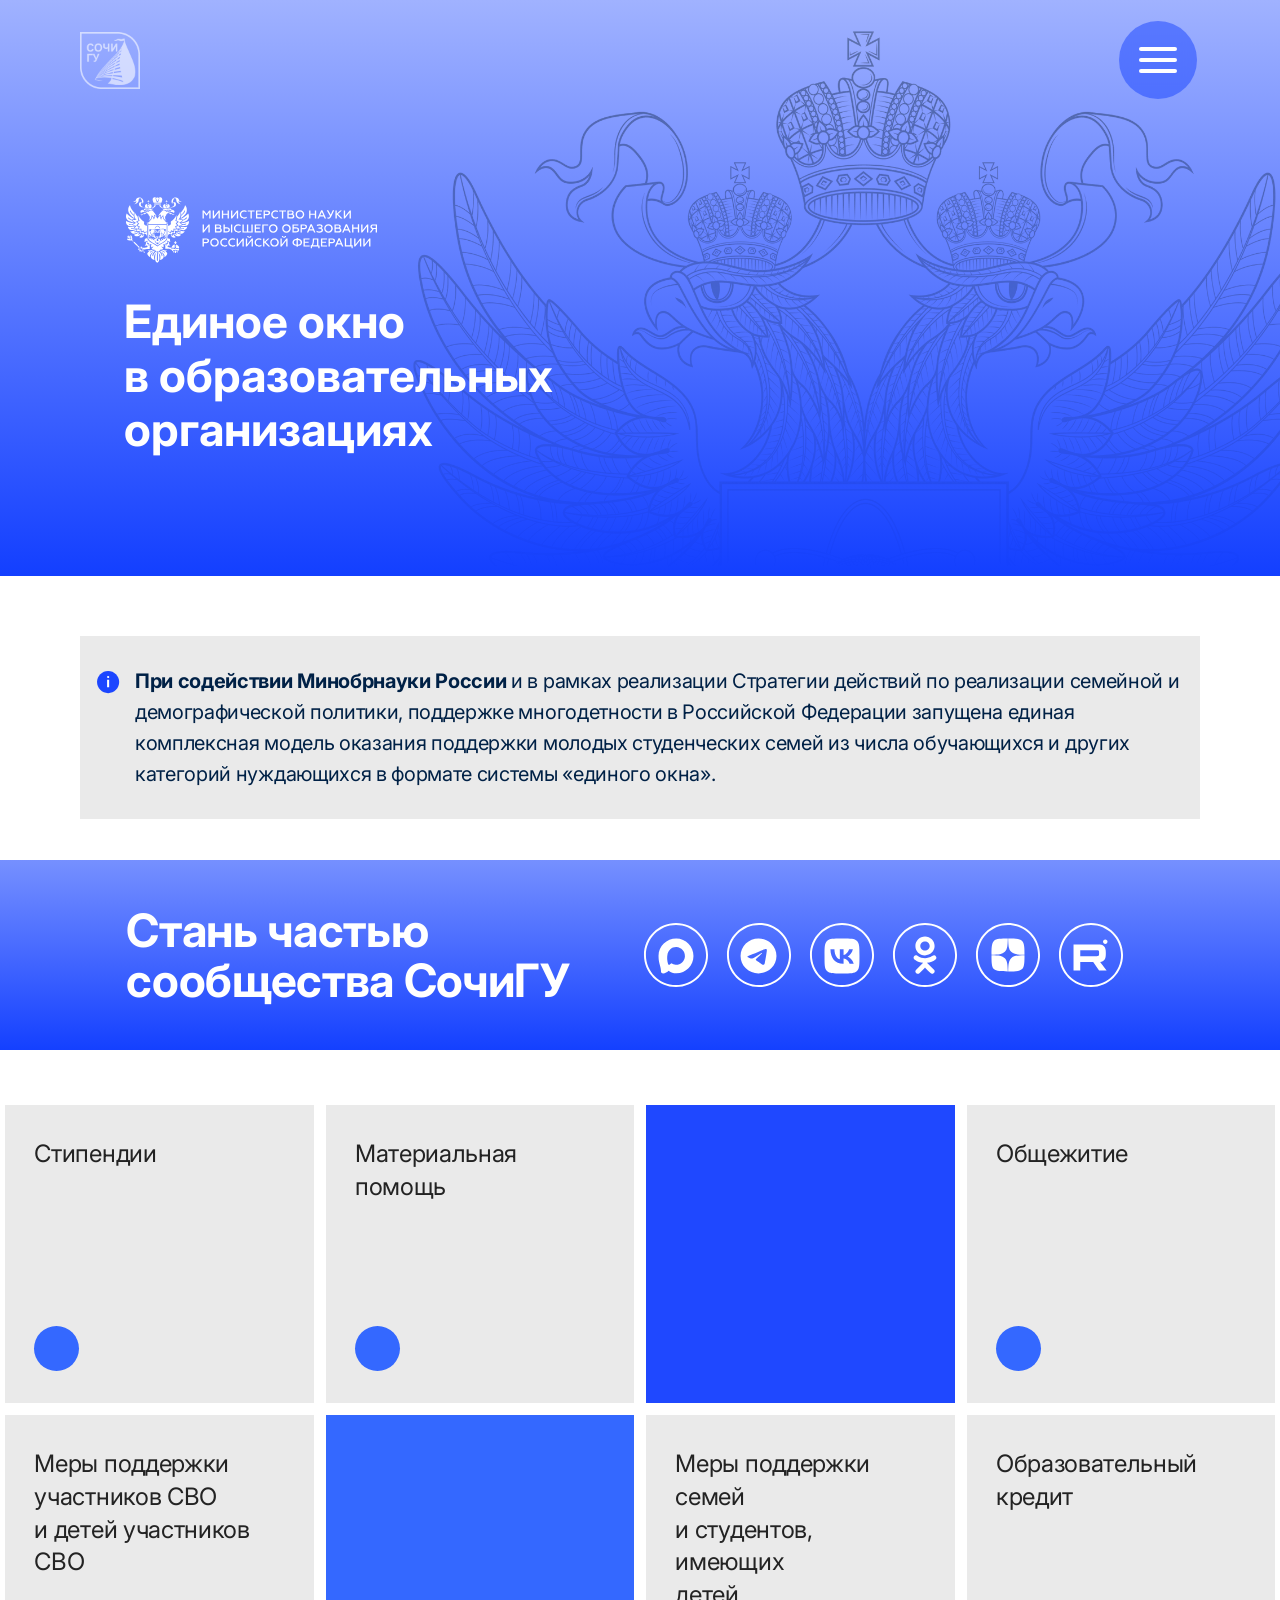
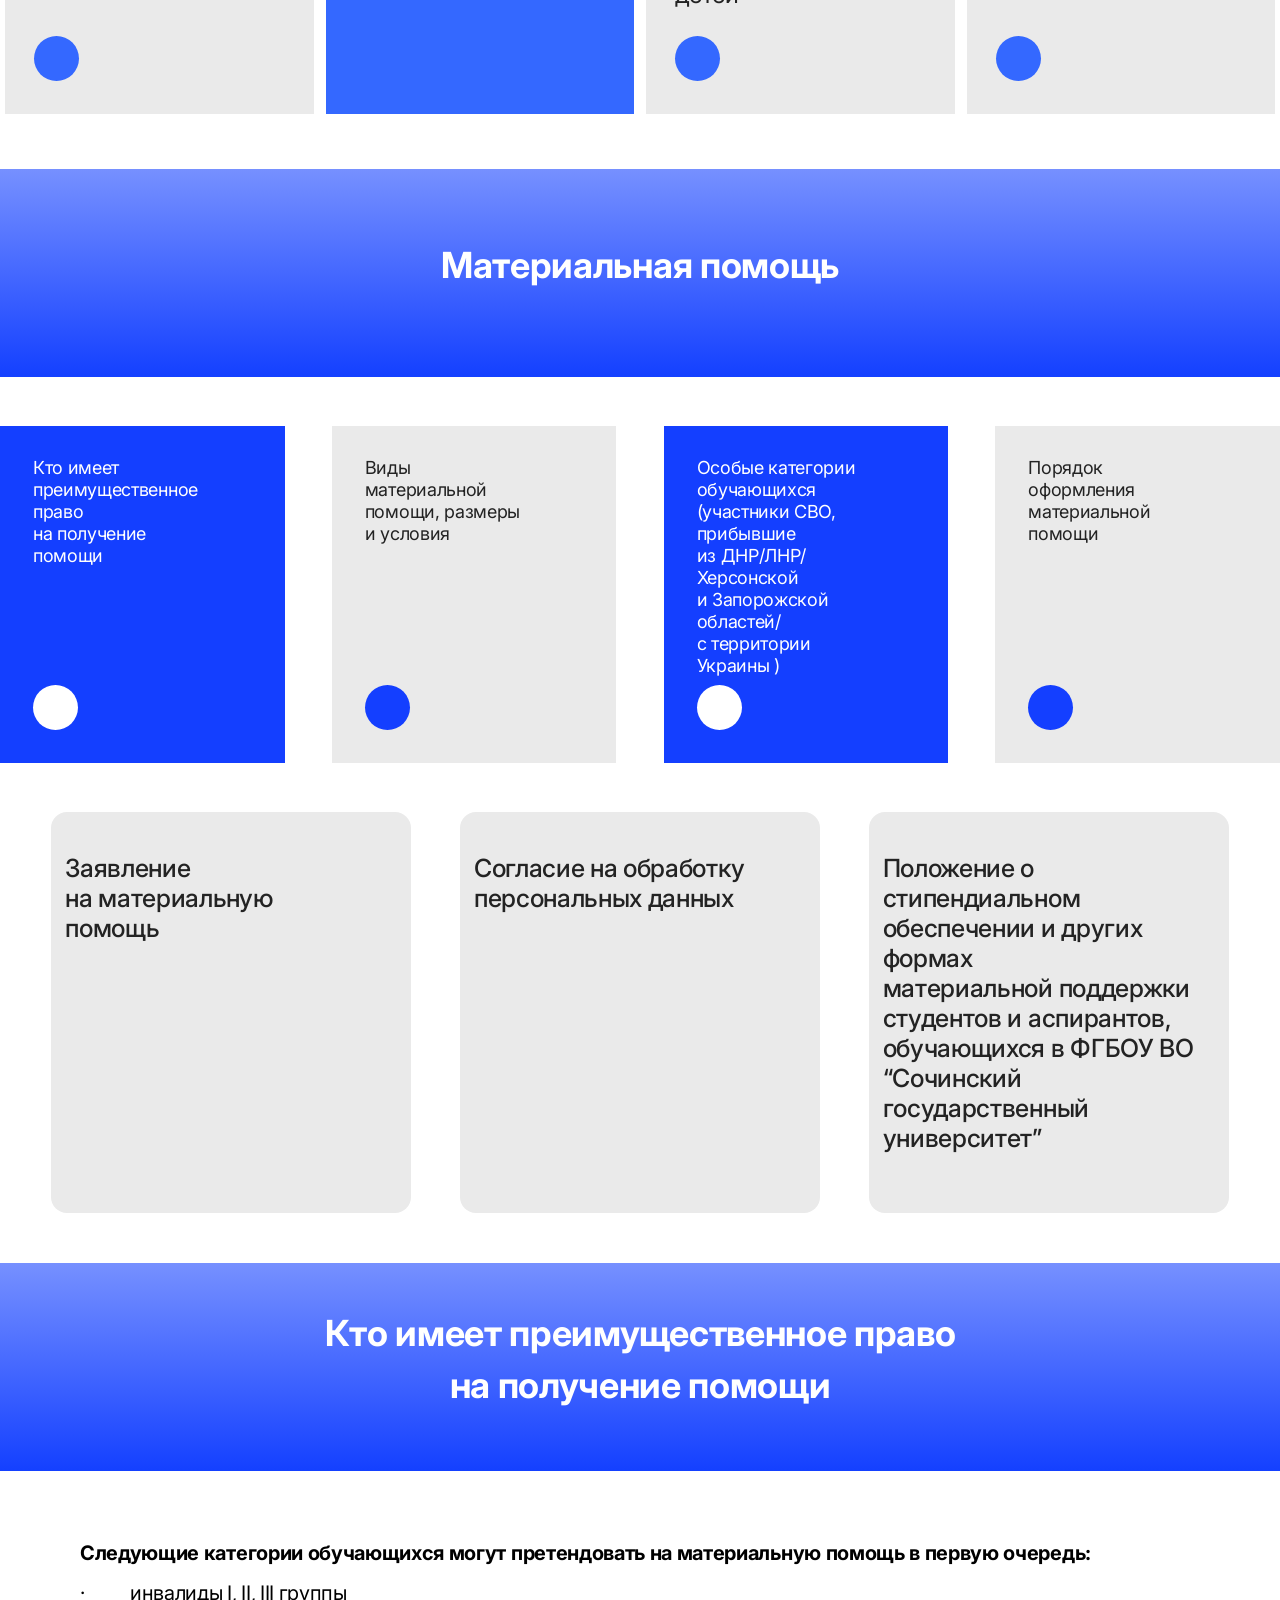
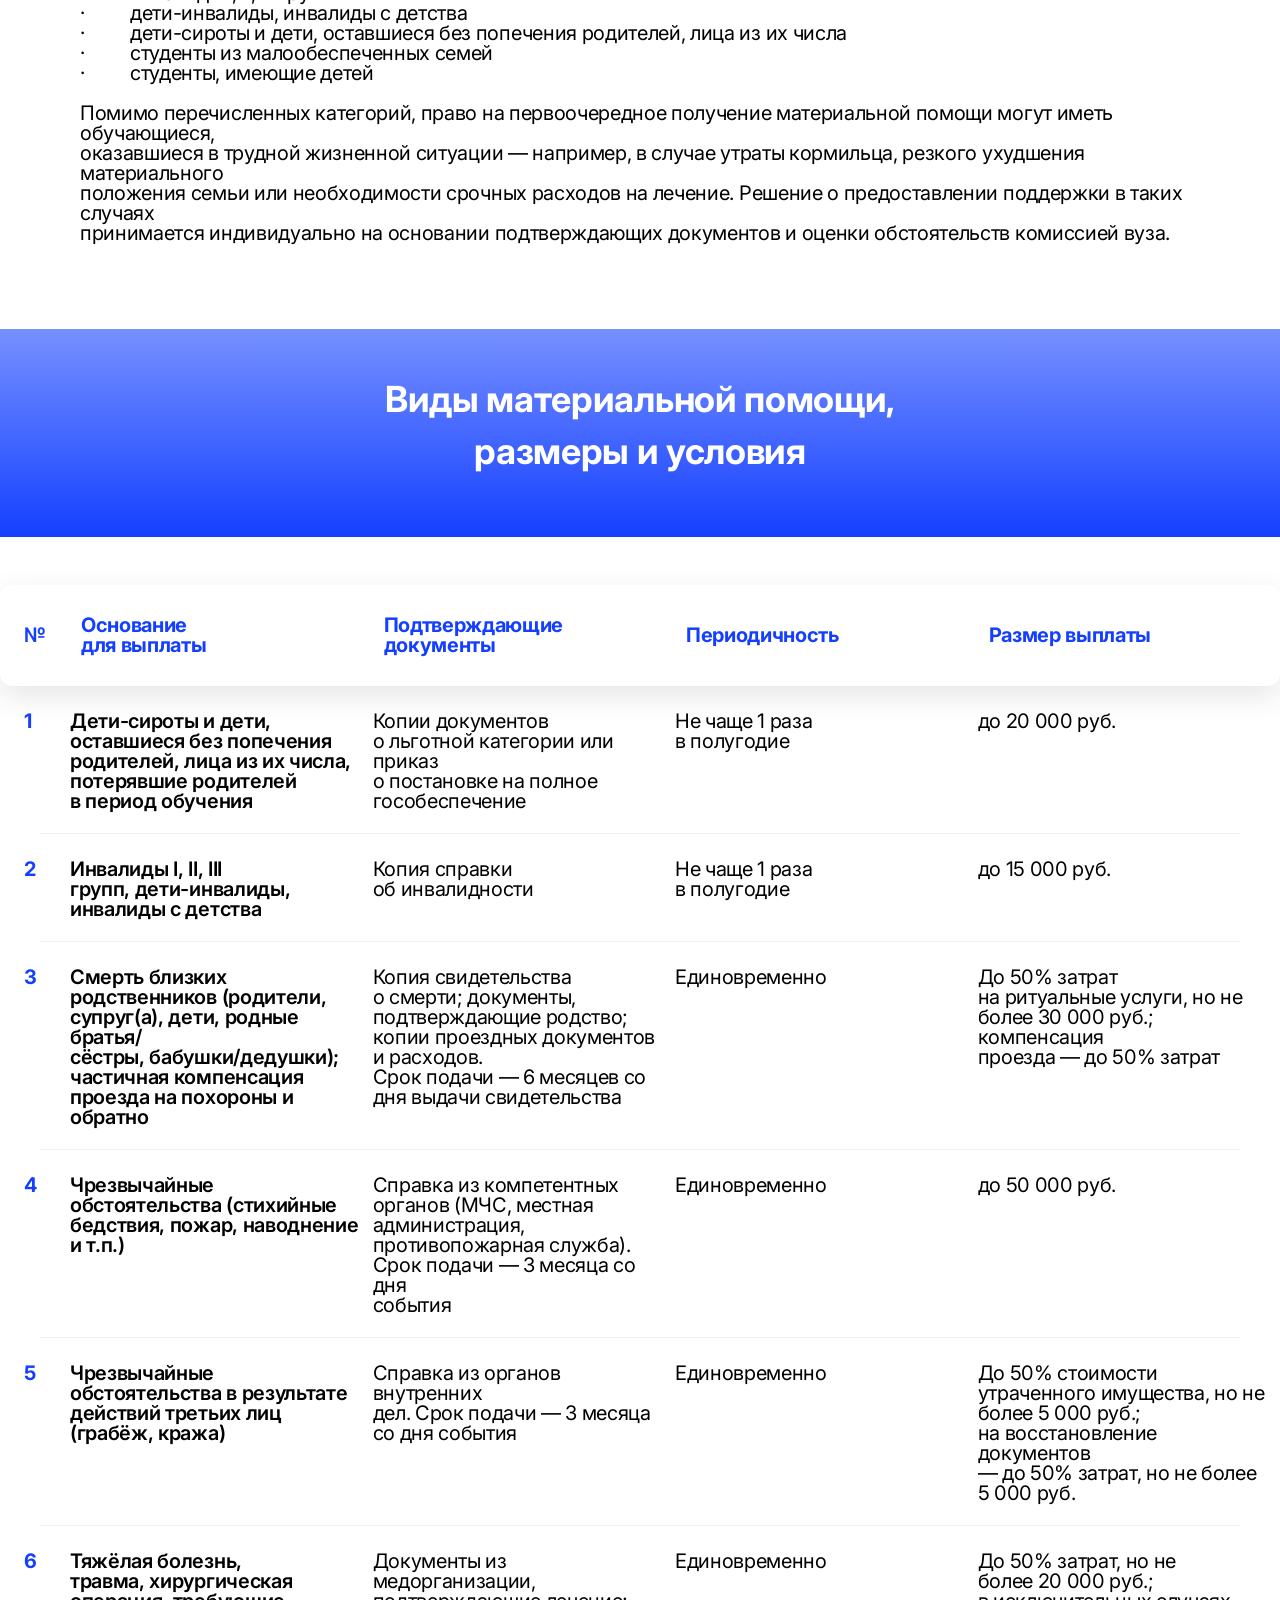
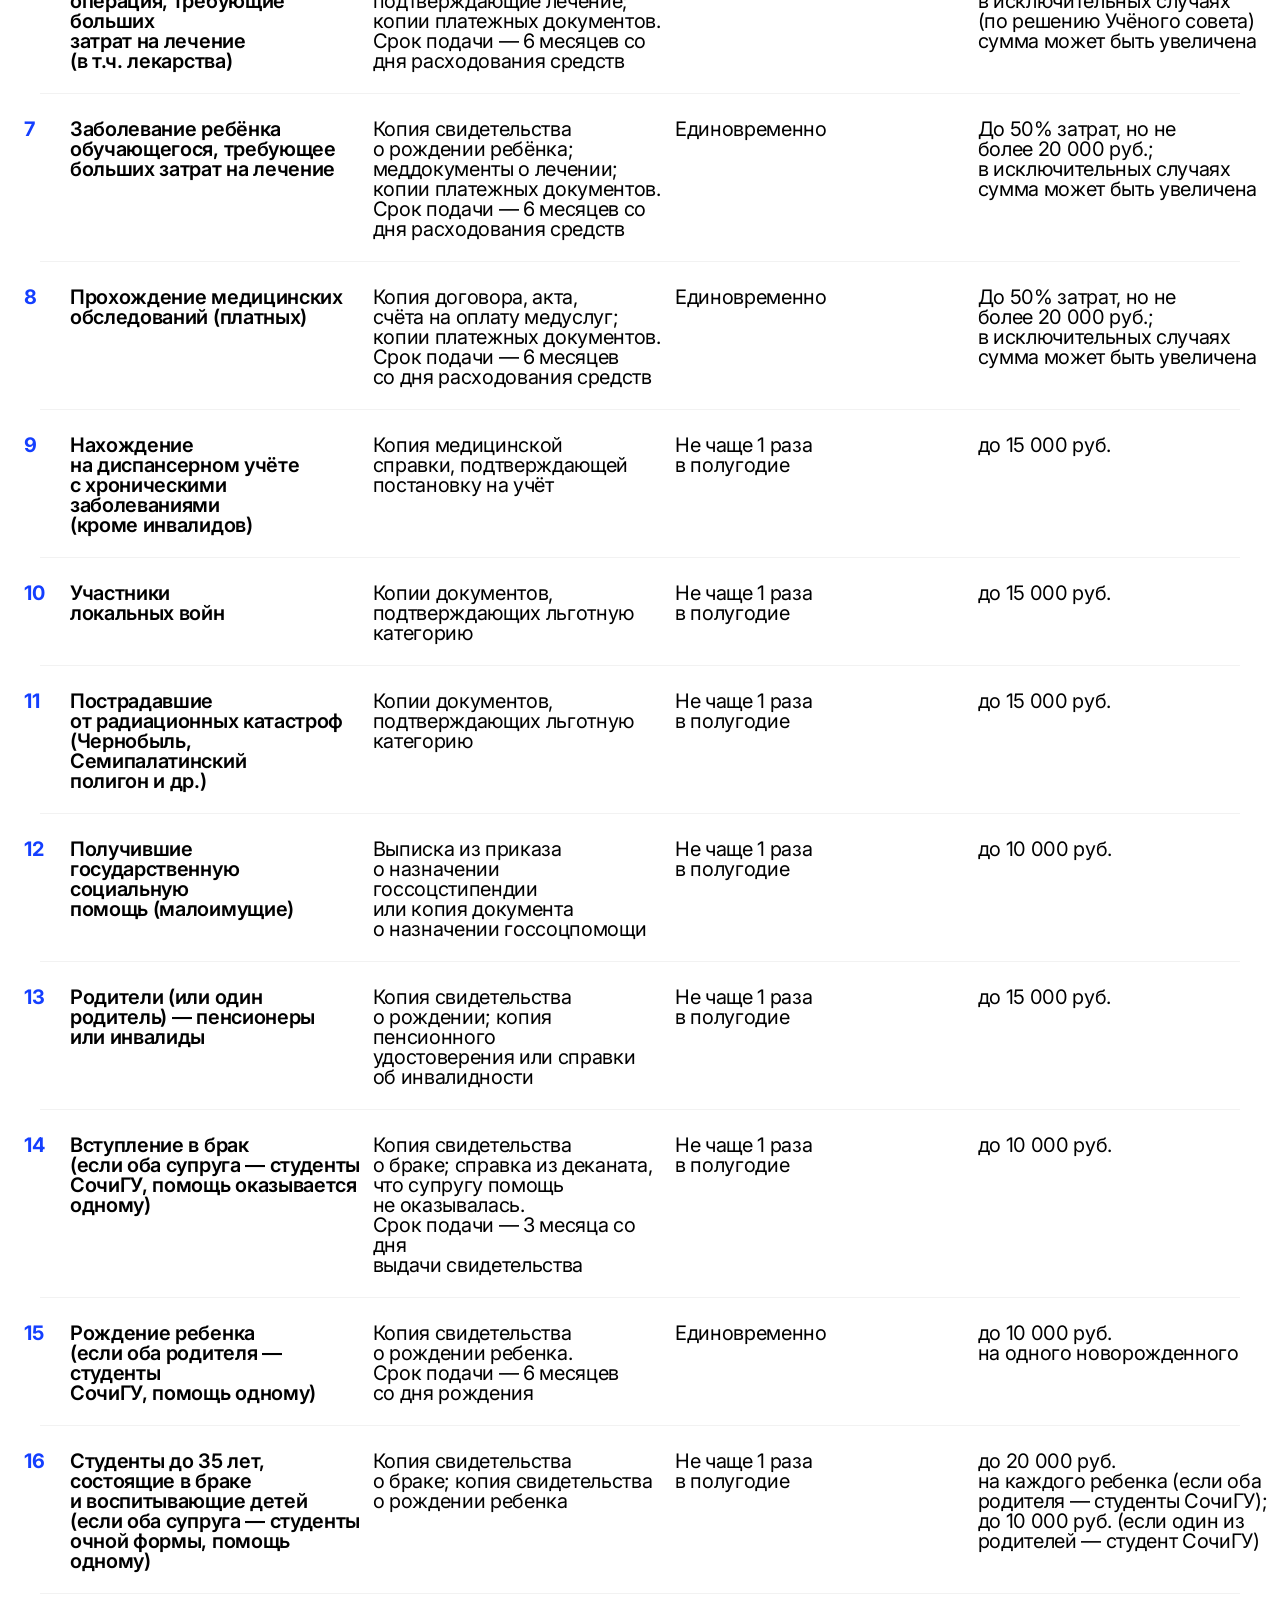
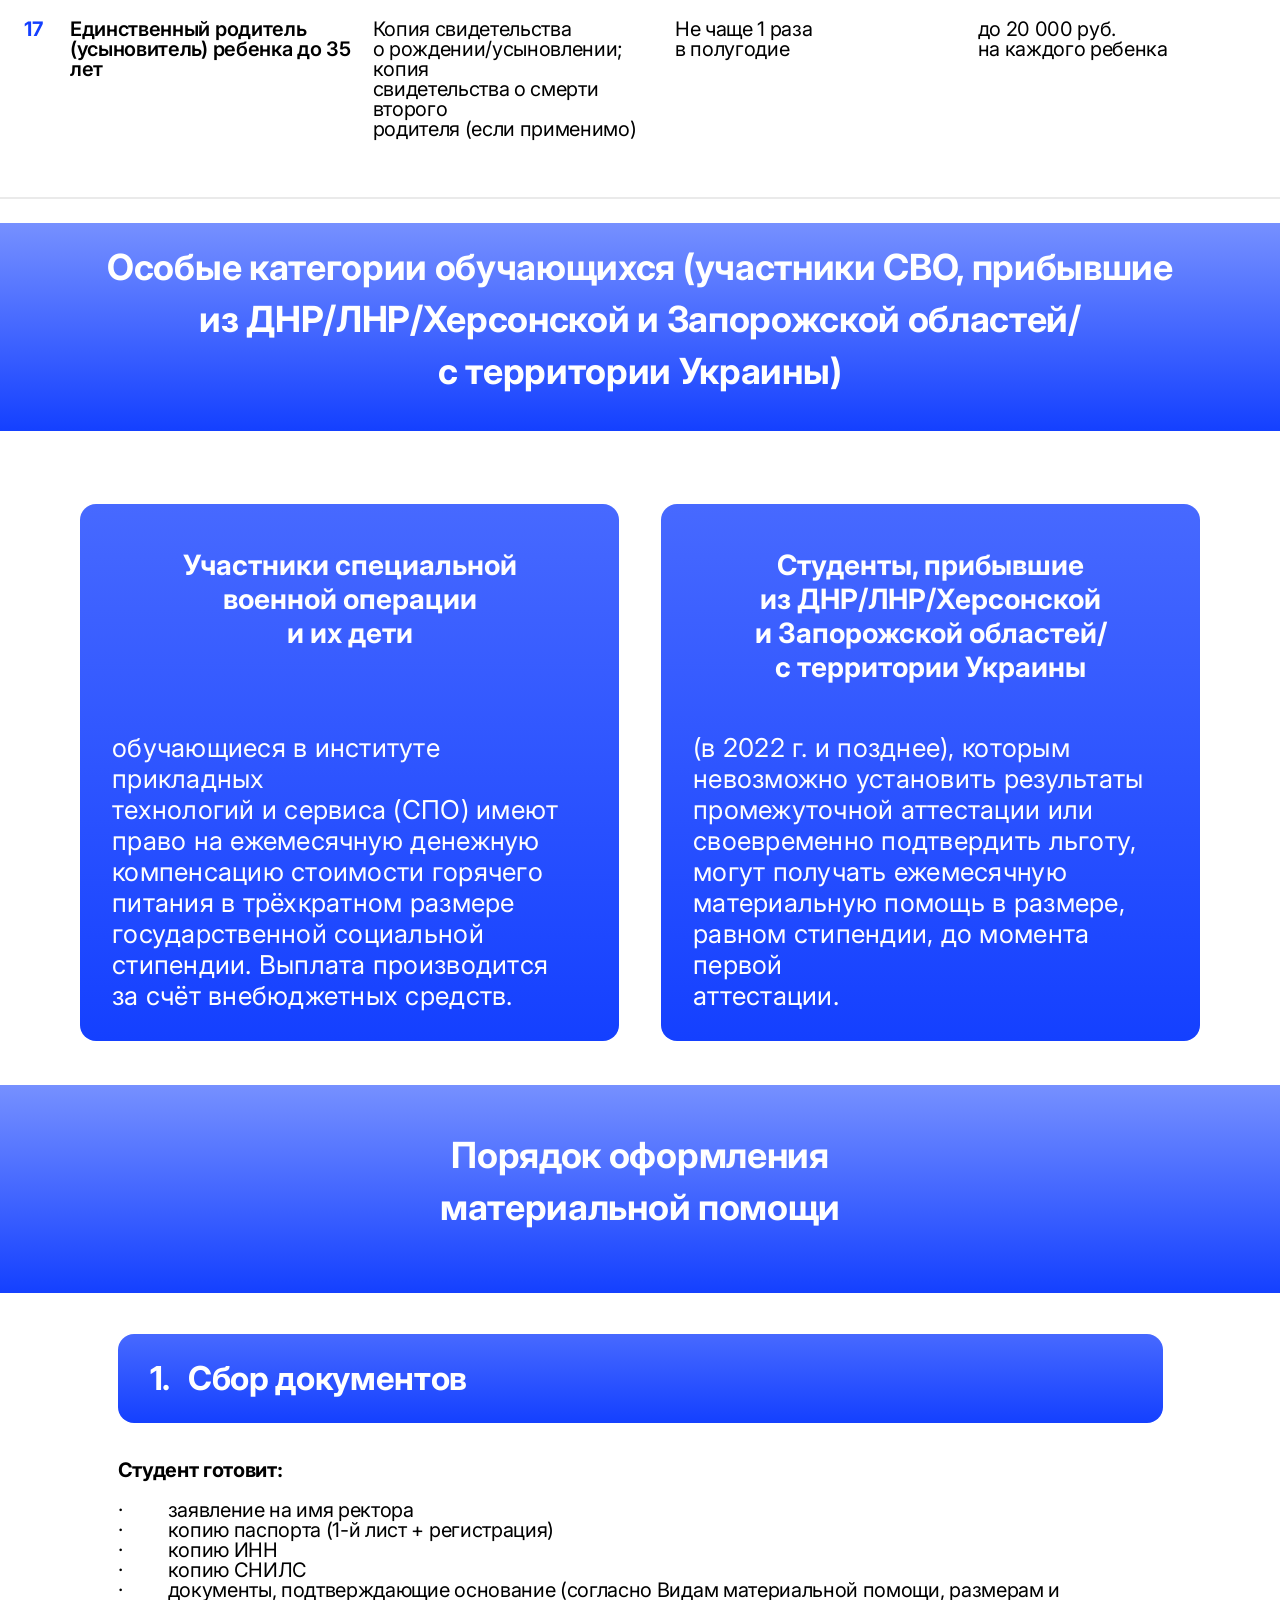
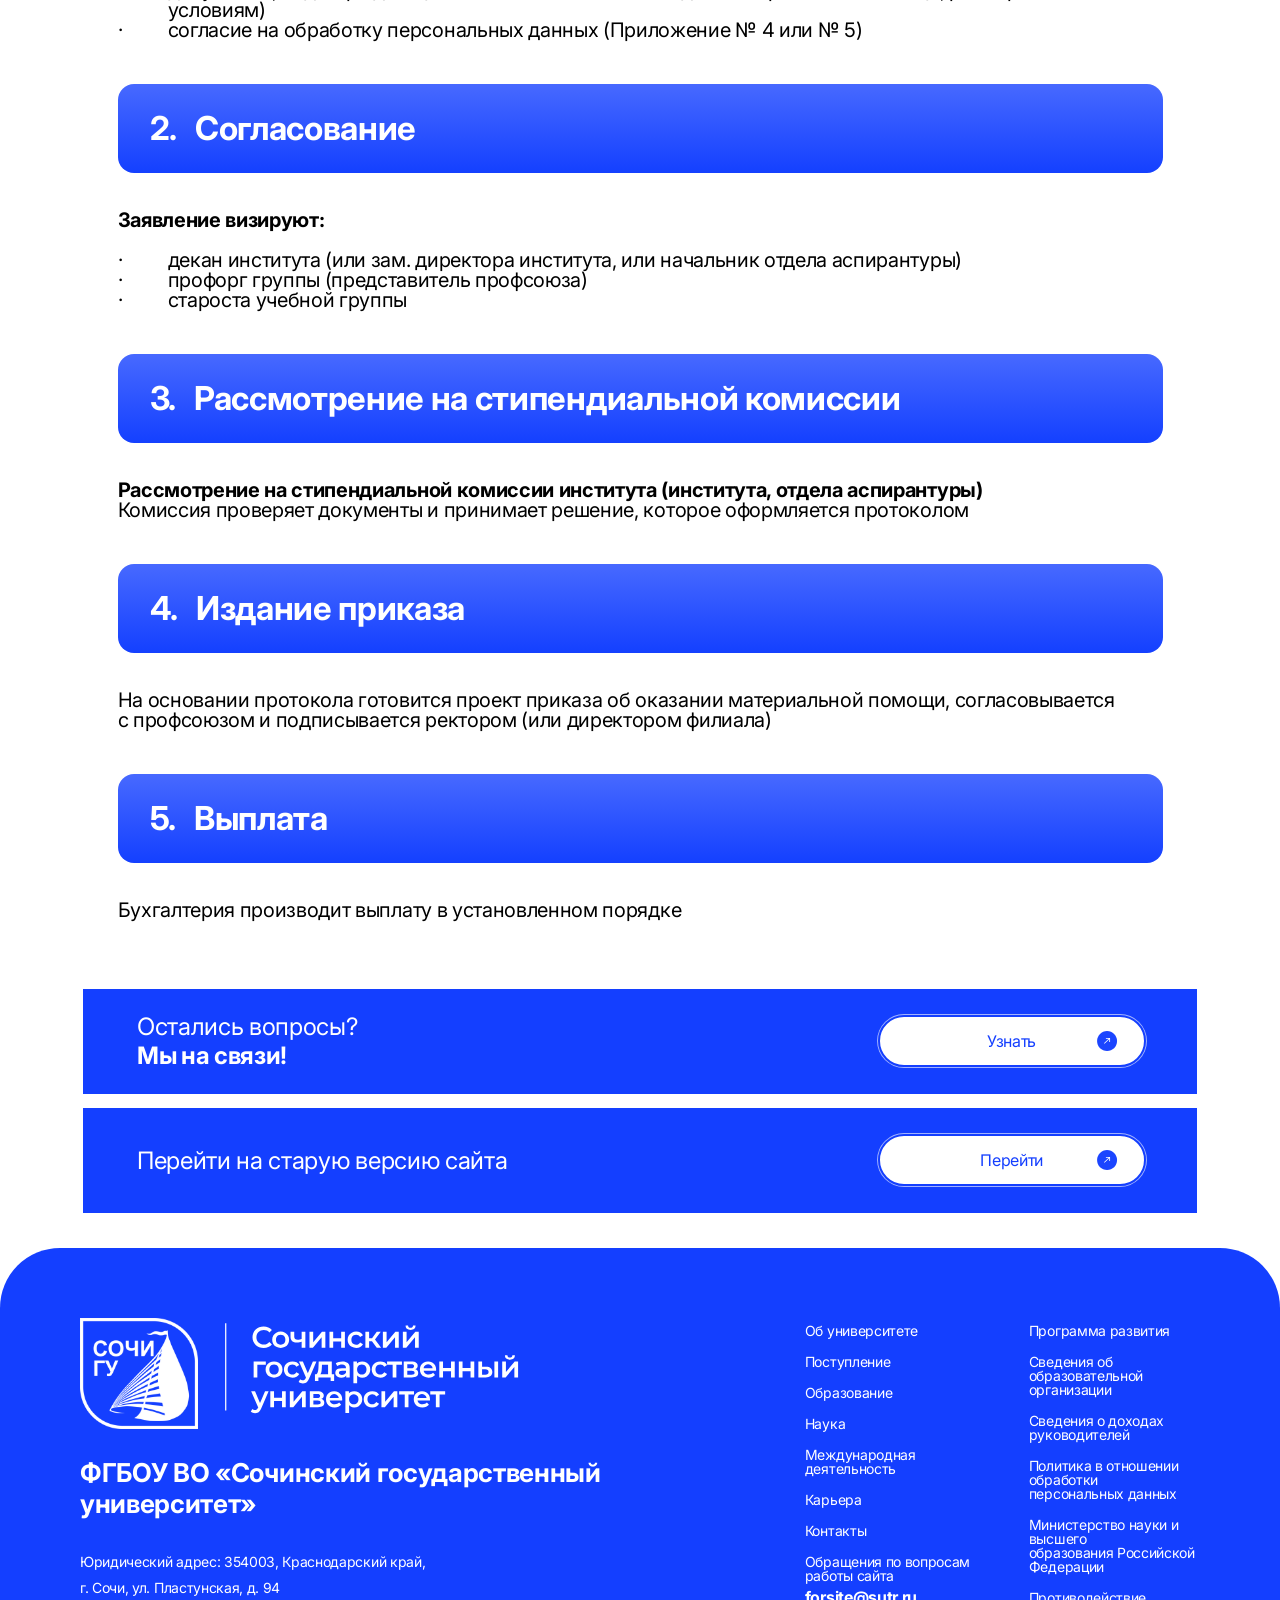
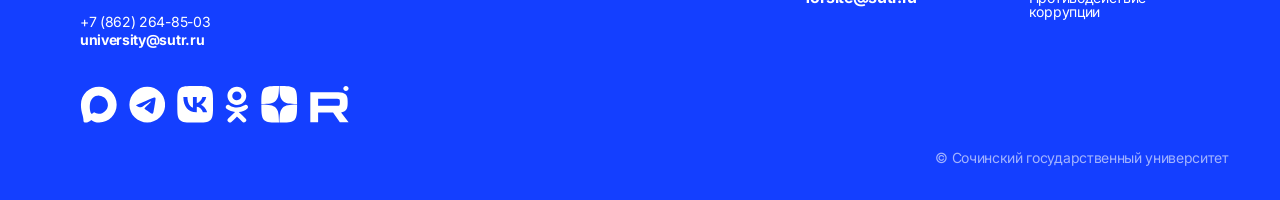
==== commit 9573f491: "Материальная помощь: вёрстка по макету - Страница «Материальная помощь» сверстана по макету: плитки-" ====
--- a/materialnaya-pomoshch.html
+++ b/materialnaya-pomoshch.html
@@ -4,7 +4,7 @@
   <meta charset="UTF-8">
   <meta name="viewport" content="width=device-width, initial-scale=1.0">
   <title>Материальная помощь — Единое окно — СочиГУ</title>
-  <meta name="description" content="Единое окно СочиГУ: стипендии, общежитие, материальная помощь, образовательный кредит и меры поддержки семей.">
+  <meta name="description" content="Материальная помощь в СочиГУ: кто имеет право, виды и размеры выплат, особые категории обучающихся, порядок оформления.">
   <meta name="theme-color" content="#143fff">
   <link rel="icon" href="assets/window/logo.png">
   <link rel="preconnect" href="https://fonts.googleapis.com">
@@ -13,12 +13,12 @@
   <link rel="stylesheet" href="css/window.css">
   <script>(function(d){d.classList.add("js");try{var c=document.createElement("canvas").getContext("2d"),t="Единое окно СочиГУ";c.font="20px monospace";var m=c.measureText(t).width;c.font="20px -apple-system,BlinkMacSystemFont,monospace";if(c.measureText(t).width===m)d.classList.add("no-sf")}catch(e){}})(document.documentElement)</script>
 </head>
-<body class="page-section">
+<body class="page-section page-aid">
   <a class="skip-link" href="#main">Перейти к содержанию</a>
   <button class="burger" type="button" aria-expanded="false" aria-controls="menu" aria-label="Открыть меню"><span class="burger__lines" aria-hidden="true"><i></i><i></i><i></i></span></button>
   <nav class="menu" id="menu" aria-label="Разделы единого окна" aria-hidden="true">
     <ul>
-      <li><a href="edinoe-okno.html">Все услуги</a></li>
+      <li><a href="index.html">Все услуги</a></li>
       <li><a href="stipendii.html">Стипендии</a></li>
       <li><a href="materialnaya-pomoshch.html">Материальная помощь</a></li>
       <li><a href="obschezhitie.html">Общежитие</a></li>
@@ -27,12 +27,11 @@
       <li><a href="obrazovatelnyj-kredit.html">Образовательный кредит</a></li>
       <li><a href="psihologicheskaya-pomoshch.html">Психологическая помощь</a></li>
       <li><a href="yuridicheskaya-pomoshch.html">Юридическая помощь</a></li>
-      <li><a href="index.html">Главная СочиГУ</a></li>
     </ul>
   </nav>
   <header class="hero">
     <div class="wrap">
-      <a class="hero__logo" href="edinoe-okno.html" aria-label="СочиГУ — Единое окно"><img src="assets/window/logo.png" width="60" height="57" alt=""></a>
+      <a class="hero__logo" href="index.html" aria-label="СочиГУ — Единое окно"><img src="assets/window/logo.png" width="60" height="57" alt=""></a>
       <img class="hero__eagle" src="assets/window/eagle.webp" width="902" height="1037" alt="" aria-hidden="true">
       <div class="hero__body">
         <img class="hero__ministry" src="assets/window/icons/ministry.svg" width="258" height="74" alt="Министерство науки и высшего образования Российской Федерации">
@@ -62,13 +61,69 @@
     </nav>
 
     <h1 class="band"><span>Материальная помощь</span></h1>
-    <section class="sec__body simple" aria-label="Материальная помощь">
-      <p class="lead">Единовременная поддержка в сложных жизненных ситуациях. Список подтверждающих документов подскажут в едином окне.</p>
-      <div class="pill-list">
-        <a class="pill" href="https://sochi.university/contact/" target="_blank" rel="noopener">Записаться на консультацию в едином окне СочиГУ<span class="pill__ico" aria-hidden="true"></span></a>
-        <a class="pill" href="mailto:university@sutr.ru">Отправить документы: university@sutr.ru<span class="pill__ico" aria-hidden="true"></span></a>
+    <nav class="topics topics--mp" aria-label="Разделы страницы">
+      <div class="topics__row">
+        <a class="topic topic--blue" href="#prava">Кто имеет <br>преимущественное <br>право <br>на получение <br>помощи<span class="tile__dot" aria-hidden="true"></span></a>
+        <a class="topic" href="#vidy">Виды <br>материальной <br>помощи, размеры <br>и условия<span class="tile__dot" aria-hidden="true"></span></a>
+        <a class="topic topic--blue" href="#osobye">Особые категории <br>обучающихся <br>(участники СВО, <br>прибывшие <br>из ДНР/ЛНР/ <br>Херсонской <br>и Запорожской <br>областей/ <br>с территории <br>Украины )<span class="tile__dot" aria-hidden="true"></span></a>
+        <a class="topic" href="#poryadok">Порядок <br>оформления <br>материальной <br>помощи<span class="tile__dot" aria-hidden="true"></span></a>
       </div>
+    </nav>
+    <div class="mp-docs">
+      <a class="mp-doc" href="https://disk.yandex.ru/i/Ztpz6qNux3YpTQ" target="_blank" rel="noopener">Заявление <br>на материальную <br>помощь<span class="pill__ico" aria-hidden="true"></span></a>
+      <a class="mp-doc" href="https://disk.yandex.ru/i/Ztpz6qNux3YpTQ" target="_blank" rel="noopener">Согласие на обработку <br>персональных данных<span class="pill__ico" aria-hidden="true"></span></a>
+      <a class="mp-doc" href="https://disk.yandex.ru/i/Ztpz6qNux3YpTQ" target="_blank" rel="noopener">Положение о стипендиальном <br>обеспечении и других формах <br>материальной поддержки <br>студентов и аспирантов, <br>обучающихся в ФГБОУ ВО <br>“Сочинский государственный <br>университет”<span class="pill__ico" aria-hidden="true"></span></a>
+    </div>
+
+    <h2 class="band" id="prava" style="--mt:50px"><span>Кто имеет преимущественное право <br>на получение помощи</span></h2>
+    <section class="sec__body prose mp-who" aria-label="Кто имеет преимущественное право">
+      <p><b>Следующие категории обучающихся могут претендовать на материальную помощь в первую очередь:</b></p>
+      <ul class="dot-list">
+        <li>инвалиды I, II, III группы</li>
+        <li>дети-инвалиды, инвалиды с детства</li>
+        <li>дети-сироты и дети, оставшиеся без попечения родителей, лица из их числа</li>
+        <li>студенты из малообеспеченных семей</li>
+        <li>студенты, имеющие детей</li>
+      </ul>
+      <p>Помимо перечисленных категорий, право на первоочередное получение материальной помощи могут иметь обучающиеся, <br>оказавшиеся в трудной жизненной ситуации — например, в случае утраты кормильца, резкого ухудшения материального <br>положения семьи или необходимости срочных расходов на лечение. Решение о предоставлении поддержки в таких случаях <br>принимается индивидуально на основании подтверждающих документов и оценки обстоятельств комиссией вуза.</p>
     </section>
+
+    <h2 class="band" id="vidy" style="--mt:86px"><span>Виды материальной помощи, <br>размеры и условия</span></h2>
+    <div class="aid" role="table" aria-label="Виды материальной помощи, размеры и условия">
+      <div class="aid__head" role="row"><span role="columnheader">№</span><span role="columnheader">Основание <br>для выплаты</span><span role="columnheader">Подтверждающие <br>документы</span><span role="columnheader">Периодичность</span><span role="columnheader">Размер выплаты</span></div>
+      <div class="aid__row" role="row"><span role="cell">1</span><span role="cell">Дети-сироты и дети, <br>оставшиеся без попечения <br>родителей, лица из их числа, <br>потерявшие родителей <br>в период обучения</span><span role="cell" data-label="Документы">Копии документов <br>о льготной категории или приказ <br>о постановке на полное <br>гособеспечение</span><span role="cell" data-label="Периодичность">Не чаще 1 раза <br>в полугодие</span><span role="cell" data-label="Размер выплаты">до 20 000 руб.</span></div>
+      <div class="aid__row" role="row"><span role="cell">2</span><span role="cell">Инвалиды I, II, III <br>групп, дети-инвалиды, <br>инвалиды с детства</span><span role="cell" data-label="Документы">Копия справки <br>об инвалидности</span><span role="cell" data-label="Периодичность">Не чаще 1 раза <br>в полугодие</span><span role="cell" data-label="Размер выплаты">до 15 000 руб.</span></div>
+      <div class="aid__row" role="row"><span role="cell">3</span><span role="cell">Смерть близких <br>родственников (родители, <br>супруг(а), дети, родные братья/ <br>сёстры, бабушки/дедушки); <br>частичная компенсация <br>проезда на похороны и обратно</span><span role="cell" data-label="Документы">Копия свидетельства <br>о смерти; документы, <br>подтверждающие родство; <br>копии проездных документов <br>и расходов. <br>Срок подачи — 6 месяцев со <br>дня выдачи свидетельства</span><span role="cell" data-label="Периодичность">Единовременно</span><span role="cell" data-label="Размер выплаты">До 50% затрат <br>на ритуальные услуги, но не <br>более 30 000 руб.; компенсация <br>проезда — до 50% затрат</span></div>
+      <div class="aid__row" role="row"><span role="cell">4</span><span role="cell">Чрезвычайные <br>обстоятельства (стихийные <br>бедствия, пожар, наводнение <br>и т.п.)</span><span role="cell" data-label="Документы">Справка из компетентных <br>органов (МЧС, местная <br>администрация, <br>противопожарная служба). <br>Срок подачи — 3 месяца со дня <br>события</span><span role="cell" data-label="Периодичность">Единовременно</span><span role="cell" data-label="Размер выплаты">до 50 000 руб.</span></div>
+      <div class="aid__row" role="row"><span role="cell">5</span><span role="cell">Чрезвычайные <br>обстоятельства в результате <br>действий третьих лиц <br>(грабёж, кража)</span><span role="cell" data-label="Документы">Справка из органов внутренних <br>дел. Срок подачи — 3 месяца <br>со дня события</span><span role="cell" data-label="Периодичность">Единовременно</span><span role="cell" data-label="Размер выплаты">До 50% стоимости <br>утраченного имущества, но не <br>более 5 000 руб.; <br>на восстановление документов <br>— до 50% затрат, но не более <br>5 000 руб.</span></div>
+      <div class="aid__row" role="row"><span role="cell">6</span><span role="cell">Тяжёлая болезнь, <br>травма, хирургическая <br>операция, требующие больших <br>затрат на лечение <br>(в т.ч. лекарства)</span><span role="cell" data-label="Документы">Документы из медорганизации, <br>подтверждающие лечение; <br>копии платежных документов. <br>Срок подачи — 6 месяцев со <br>дня расходования средств</span><span role="cell" data-label="Периодичность">Единовременно</span><span role="cell" data-label="Размер выплаты">До 50% затрат, но не <br>более 20 000 руб.; <br>в исключительных случаях <br>(по решению Учёного совета) <br>сумма может быть увеличена</span></div>
+      <div class="aid__row" role="row"><span role="cell">7</span><span role="cell">Заболевание ребёнка <br>обучающегося, требующее <br>больших затрат на лечение</span><span role="cell" data-label="Документы">Копия свидетельства <br>о рождении ребёнка; <br>меддокументы о лечении; <br>копии платежных документов. <br>Срок подачи — 6 месяцев со <br>дня расходования средств</span><span role="cell" data-label="Периодичность">Единовременно</span><span role="cell" data-label="Размер выплаты">До 50% затрат, но не <br>более 20 000 руб.; <br>в исключительных случаях <br>сумма может быть увеличена</span></div>
+      <div class="aid__row" role="row"><span role="cell">8</span><span role="cell">Прохождение медицинских <br>обследований (платных)</span><span role="cell" data-label="Документы">Копия договора, акта, <br>счёта на оплату медуслуг; <br>копии платежных документов. <br>Срок подачи — 6 месяцев <br>со дня расходования средств</span><span role="cell" data-label="Периодичность">Единовременно</span><span role="cell" data-label="Размер выплаты">До 50% затрат, но не <br>более 20 000 руб.; <br>в исключительных случаях <br>сумма может быть увеличена</span></div>
+      <div class="aid__row" role="row"><span role="cell">9</span><span role="cell">Нахождение <br>на диспансерном учёте <br>с хроническими заболеваниями <br>(кроме инвалидов)</span><span role="cell" data-label="Документы">Копия медицинской <br>справки, подтверждающей <br>постановку на учёт</span><span role="cell" data-label="Периодичность">Не чаще 1 раза <br>в полугодие</span><span role="cell" data-label="Размер выплаты">до 15 000 руб.</span></div>
+      <div class="aid__row" role="row"><span role="cell">10</span><span role="cell">Участники <br>локальных войн</span><span role="cell" data-label="Документы">Копии документов, <br>подтверждающих льготную <br>категорию</span><span role="cell" data-label="Периодичность">Не чаще 1 раза <br>в полугодие</span><span role="cell" data-label="Размер выплаты">до 15 000 руб.</span></div>
+      <div class="aid__row" role="row"><span role="cell">11</span><span role="cell">Пострадавшие <br>от радиационных катастроф <br>(Чернобыль, Семипалатинский <br>полигон и др.)</span><span role="cell" data-label="Документы">Копии документов, <br>подтверждающих льготную <br>категорию</span><span role="cell" data-label="Периодичность">Не чаще 1 раза <br>в полугодие</span><span role="cell" data-label="Размер выплаты">до 15 000 руб.</span></div>
+      <div class="aid__row" role="row"><span role="cell">12</span><span role="cell">Получившие <br>государственную социальную <br>помощь (малоимущие)</span><span role="cell" data-label="Документы">Выписка из приказа <br>о назначении госсоцстипендии <br>или копия документа <br>о назначении госсоцпомощи</span><span role="cell" data-label="Периодичность">Не чаще 1 раза <br>в полугодие</span><span role="cell" data-label="Размер выплаты">до 10 000 руб.</span></div>
+      <div class="aid__row" role="row"><span role="cell">13</span><span role="cell">Родители (или один <br>родитель) — пенсионеры <br>или инвалиды</span><span role="cell" data-label="Документы">Копия свидетельства <br>о рождении; копия пенсионного <br>удостоверения или справки <br>об инвалидности</span><span role="cell" data-label="Периодичность">Не чаще 1 раза <br>в полугодие</span><span role="cell" data-label="Размер выплаты">до 15 000 руб.</span></div>
+      <div class="aid__row" role="row"><span role="cell">14</span><span role="cell">Вступление в брак <br>(если оба супруга — студенты <br>СочиГУ, помощь оказывается <br>одному)</span><span role="cell" data-label="Документы">Копия свидетельства <br>о браке; справка из деканата, <br>что супругу помощь <br>не оказывалась. <br>Срок подачи — 3 месяца со дня <br>выдачи свидетельства</span><span role="cell" data-label="Периодичность">Не чаще 1 раза <br>в полугодие</span><span role="cell" data-label="Размер выплаты">до 10 000 руб.</span></div>
+      <div class="aid__row" role="row"><span role="cell">15</span><span role="cell">Рождение ребенка <br>(если оба родителя — студенты <br>СочиГУ, помощь одному)</span><span role="cell" data-label="Документы">Копия свидетельства <br>о рождении ребенка. <br>Срок подачи — 6 месяцев <br>со дня рождения</span><span role="cell" data-label="Периодичность">Единовременно</span><span role="cell" data-label="Размер выплаты">до 10 000 руб. <br>на одного новорожденного</span></div>
+      <div class="aid__row" role="row"><span role="cell">16</span><span role="cell">Студенты до 35 лет, <br>состоящие в браке <br>и воспитывающие детей <br>(если оба супруга — студенты <br>очной формы, помощь одному)</span><span role="cell" data-label="Документы">Копия свидетельства <br>о браке; копия свидетельства <br>о рождении ребенка</span><span role="cell" data-label="Периодичность">Не чаще 1 раза <br>в полугодие</span><span role="cell" data-label="Размер выплаты">до 20 000 руб. <br>на каждого ребенка (если оба <br>родителя — студенты СочиГУ); <br>до 10 000 руб. (если один из <br>родителей — студент СочиГУ)</span></div>
+      <div class="aid__row" role="row"><span role="cell">17</span><span role="cell">Единственный родитель <br>(усыновитель) ребенка до 35 лет</span><span role="cell" data-label="Документы">Копия свидетельства <br>о рождении/усыновлении; копия <br>свидетельства о смерти второго <br>родителя (если применимо)</span><span role="cell" data-label="Периодичность">Не чаще 1 раза <br>в полугодие</span><span role="cell" data-label="Размер выплаты">до 20 000 руб. <br>на каждого ребенка</span></div>
+    </div>
+
+    <h2 class="band" id="osobye" style="--mt:24px"><span>Особые категории обучающихся (участники СВО, прибывшие <br>из ДНР/ЛНР/Херсонской и Запорожской областей/ <br>с территории Украины)</span></h2>
+    <div class="mp-special">
+      <article class="info-card"><h3>Участники специальной <br>военной операции <br>и их дети</h3><p>обучающиеся в институте прикладных <br>технологий и сервиса (СПО) имеют <br>право на ежемесячную денежную <br>компенсацию стоимости горячего <br>питания в трёхкратном размере <br>государственной социальной <br>стипендии. Выплата производится <br>за счёт внебюджетных средств.</p></article>
+      <article class="info-card"><h3>Студенты, прибывшие <br>из ДНР/ЛНР/Херсонской <br>и Запорожской областей/ <br>с территории Украины</h3><p>(в 2022 г. и позднее), которым <br>невозможно установить результаты <br>промежуточной аттестации или <br>своевременно подтвердить льготу, <br>могут получать ежемесячную <br>материальную помощь в размере, <br>равном стипендии, до момента первой <br>аттестации.</p></article>
+    </div>
+
+    <h2 class="band" id="poryadok" style="--mt:44px"><span>Порядок оформления <br>материальной помощи</span></h2>
+    <ol class="steps" aria-label="Порядок оформления">
+      <li class="step"><h3 class="step__bar"><span>1.</span>Сбор документов</h3><div class="step__body prose"><p><b>Студент готовит:</b></p><ul class="dot-list"><li>заявление на имя ректора</li><li>копию паспорта (1-й лист + регистрация)</li><li>копию ИНН</li><li>копию СНИЛС</li><li>документы, подтверждающие основание (согласно <a href="#vidy">Видам материальной помощи, размерам и условиям</a>)</li><li>согласие на обработку персональных данных (Приложение № 4 или № 5)</li></ul></div></li>
+      <li class="step"><h3 class="step__bar"><span>2.</span>Согласование</h3><div class="step__body prose"><p><b>Заявление визируют:</b></p><ul class="dot-list"><li>декан института (или зам. директора института, или начальник отдела аспирантуры)</li><li>профорг группы (представитель профсоюза)</li><li>староста учебной группы</li></ul></div></li>
+      <li class="step"><h3 class="step__bar"><span>3.</span>Рассмотрение на стипендиальной комиссии</h3><div class="step__body prose"><p><b>Рассмотрение на стипендиальной комиссии института (института, отдела аспирантуры)</b> <br>Комиссия проверяет документы и принимает решение, которое оформляется протоколом</p></div></li>
+      <li class="step"><h3 class="step__bar"><span>4.</span>Издание приказа</h3><div class="step__body prose"><p>На основании протокола готовится проект приказа об оказании материальной помощи, согласовывается <br>с профсоюзом и подписывается ректором (или директором филиала)</p></div></li>
+      <li class="step"><h3 class="step__bar"><span>5.</span>Выплата</h3><div class="step__body prose"><p>Бухгалтерия производит выплату в установленном порядке</p></div></li>
+    </ol>
 
     <section class="banners" aria-label="Связь с университетом">
       <div class="banner"><p>Остались вопросы? <br><strong>Мы на связи!</strong></p><a class="banner__btn" href="https://sochi.university/contact/" target="_blank" rel="noopener">Узнать</a></div>
--- a/css/window.css
+++ b/css/window.css
@@ -1273,3 +1273,109 @@
   .footer .wrap { grid-template-columns: 1fr; }
   .footer__wordmark { width: 190px; }
 }
+
+/* ==========================================================================
+   Материальная помощь
+   ========================================================================== */
+
+.topics--mp { --tw: 300px; --gx: min(53px, 3.68vw); }
+
+.mp-docs { display: grid; grid-template-columns: repeat(3, 405px); gap: min(55px, 3.8vw); justify-content: center; margin-top: 49px; padding: 0 min(57px, 4vw); }
+.mp-doc {
+  position: relative;
+  min-height: 307px;
+  padding: 41px 14px 60px;
+  border-radius: 16px;
+  background: var(--grey);
+  color: var(--ink);
+  font-size: 25px; font-weight: 500; line-height: 30px;
+  transition: transform .4s var(--ease-out), box-shadow .4s ease;
+}
+.mp-doc .pill__ico { left: 14px; right: auto; top: auto; bottom: 24px; width: 34px; height: 34px; margin: 0; opacity: 0; transform: scale(.6); transition: opacity .3s ease, transform .4s var(--ease-out); }
+.mp-doc:hover { transform: translateY(-6px); box-shadow: var(--shadow-card); }
+.mp-doc:hover .pill__ico { opacity: 1; transform: none; }
+
+.mp-who { padding-top: 72px; }
+
+.aid { max-width: 1431px; margin: 48px auto 0; font-size: 20px; line-height: 20px; }
+.aid__head, .aid__row { display: grid; grid-template-columns: 105px 331px 332px 331px 1fr; }
+.aid__head {
+  align-items: center; min-height: 101px;
+  border-radius: 12px; background: #fff; box-shadow: 0 10px 30px rgba(0, 0, 0, .1);
+  color: var(--blue); font-size: 20px; font-weight: 700; line-height: 20px;
+}
+.aid__head span:first-child { padding-left: 24px; }
+.aid__head span + span { padding-left: 11px; }
+.aid__row { position: relative; padding: 25px 0 23px; }
+.aid__row::after { content: ""; position: absolute; left: 40px; right: 40px; bottom: 0; height: 1px; background: #f2f2f2; }
+.aid__row:last-child { padding-bottom: 60px; }
+.aid__row:last-child::after { left: 0; right: 0; height: 2px; background: var(--grey); }
+.aid__row span { padding-right: 12px; }
+.aid__row span:first-child { padding-left: 24px; color: var(--blue); font-weight: 700; }
+.aid__row span:nth-child(2) { font-weight: 600; }
+
+.mp-special { display: grid; grid-template-columns: 609px 609px; gap: 42px; justify-content: center; margin-top: 73px; padding: 0 var(--side); }
+.mp-special .info-card { display: flex; flex-direction: column; justify-content: space-between; padding: 44px 32px 30px; border-radius: 16px; font-size: 26px; line-height: 31px; letter-spacing: .03em; }
+.no-sf .mp-special .info-card { letter-spacing: .01em; }
+.mp-special .info-card h3 { margin-bottom: 48px; font-size: 28px; line-height: 34px; letter-spacing: 0; }
+
+.steps { width: min(1045px, calc(100% - 2 * var(--side))); margin: 41px auto 0; padding: 0; list-style: none; }
+.step + .step { margin-top: 44px; }
+.step__bar {
+  display: flex; align-items: center; gap: 18px;
+  min-height: 89px; padding: 12px 32px;
+  border-radius: 16px;
+  background: var(--grad-card);
+  color: #fff; font-size: 33px; font-weight: 700; line-height: 40px;
+}
+.step__body { margin-top: 37px; }
+.page-aid .banners { margin-top: 69px; }
+
+@media (max-width: 1280px) {
+  .mp-docs { grid-template-columns: repeat(3, 1fr); }
+  .mp-special { grid-template-columns: 1fr 1fr; }
+  .aid__head, .aid__row { grid-template-columns: 70px 1fr 1fr 1fr 1fr; }
+}
+
+@media (max-width: 1024px) {
+  .topics--mp .topic { flex-basis: calc((100% - 12px) / 2); }
+  .mp-doc { min-height: 220px; padding: 28px 20px 60px; font-size: 20px; line-height: 25px; }
+  .mp-special { grid-template-columns: 1fr; }
+  .mp-special .info-card { font-size: 20px; line-height: 26px; }
+  .aid { font-size: 16px; }
+  .aid__head, .aid__row { grid-template-columns: 50px 1fr 1fr 1fr 1fr; }
+  .aid__row::after { left: 16px; right: 16px; }
+  .step__bar { font-size: 26px; line-height: 32px; min-height: 72px; }
+}
+
+@media (max-width: 768px) {
+  .mp-docs { grid-template-columns: 1fr; gap: 10px; margin-top: 24px; padding: 0 var(--side); }
+  .mp-doc { min-height: 0; padding: 20px 60px 20px 18px; font-size: 17px; line-height: 22px; }
+  .mp-doc br { display: none; }
+  .mp-doc .pill__ico { left: auto; right: 16px; top: 50%; bottom: auto; margin-top: -17px; opacity: 1; transform: none; }
+  .mp-who { padding-top: 32px; }
+  .mp-who br { display: none; }
+
+  .aid { margin-top: 24px; padding: 0 var(--side); font-size: 15px; line-height: 20px; }
+  .aid__head { display: none; }
+  .aid__row { grid-template-columns: 1fr; gap: 10px; margin-bottom: 12px; padding: 18px 16px; border-radius: 12px; background: var(--bg-soft); box-shadow: 0 6px 20px rgba(20, 60, 180, .08); }
+  .aid__row:last-child { padding-bottom: 18px; }
+  .aid__row::after, .aid__row:last-child::after { display: none; }
+  .aid__row span, .aid__row span:first-child { padding: 0; }
+  .aid__row span:first-child { display: none; }
+  .aid__row span:nth-child(2) { color: var(--navy); font-size: 16px; }
+  .aid__row span[data-label]::before { content: attr(data-label); display: block; margin-bottom: 2px; color: var(--blue); font-size: 13px; font-weight: 700; }
+  .aid br { display: none; }
+
+  .mp-special { gap: 12px; margin-top: 24px; }
+  .mp-special .info-card { padding: 24px 18px; font-size: 16px; line-height: 22px; letter-spacing: 0; }
+  .mp-special .info-card h3 { margin-bottom: 16px; font-size: 20px; line-height: 25px; }
+  .mp-special br { display: none; }
+
+  .steps { margin-top: 24px; }
+  .step + .step { margin-top: 28px; }
+  .step__bar { gap: 10px; min-height: 56px; padding: 12px 18px; border-radius: 12px; font-size: 20px; line-height: 24px; }
+  .step__body { margin-top: 16px; }
+  .step__body br { display: none; }
+  .page-aid .banners { margin-top: 40px; }
+}
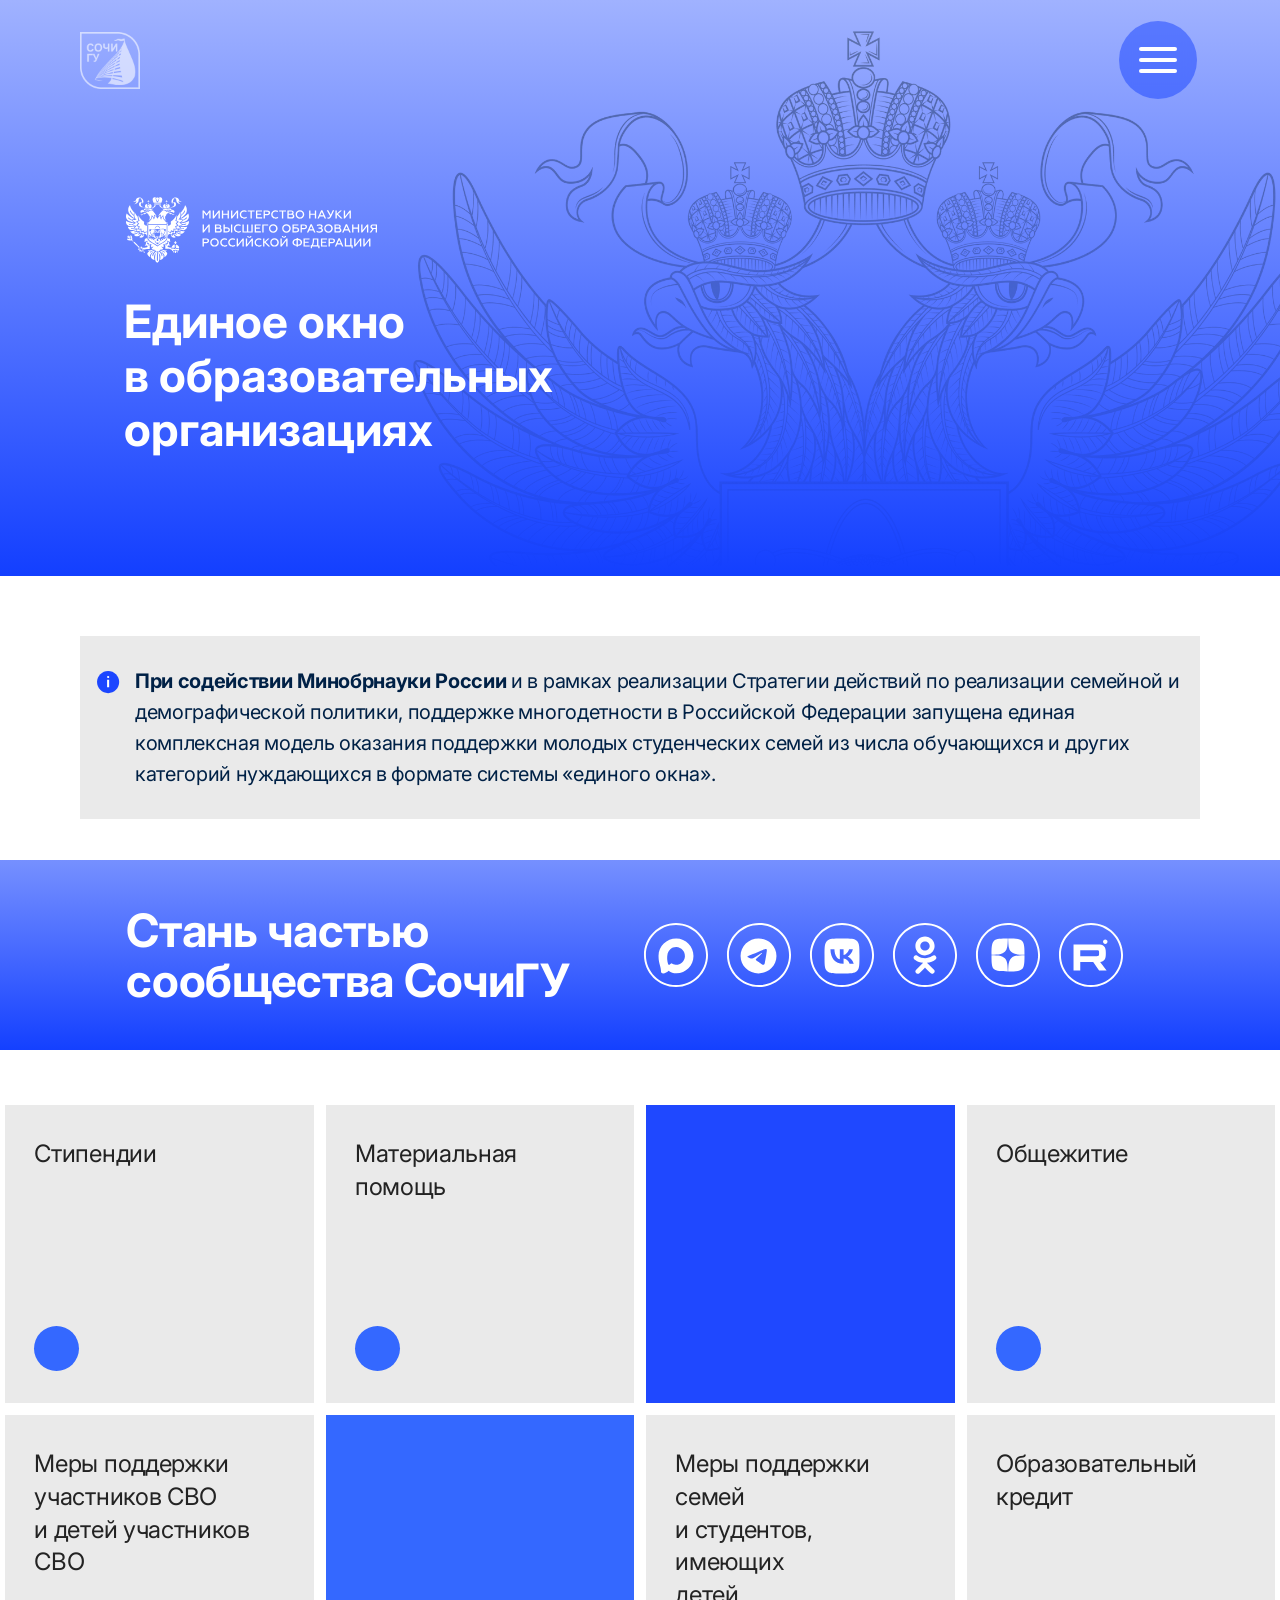
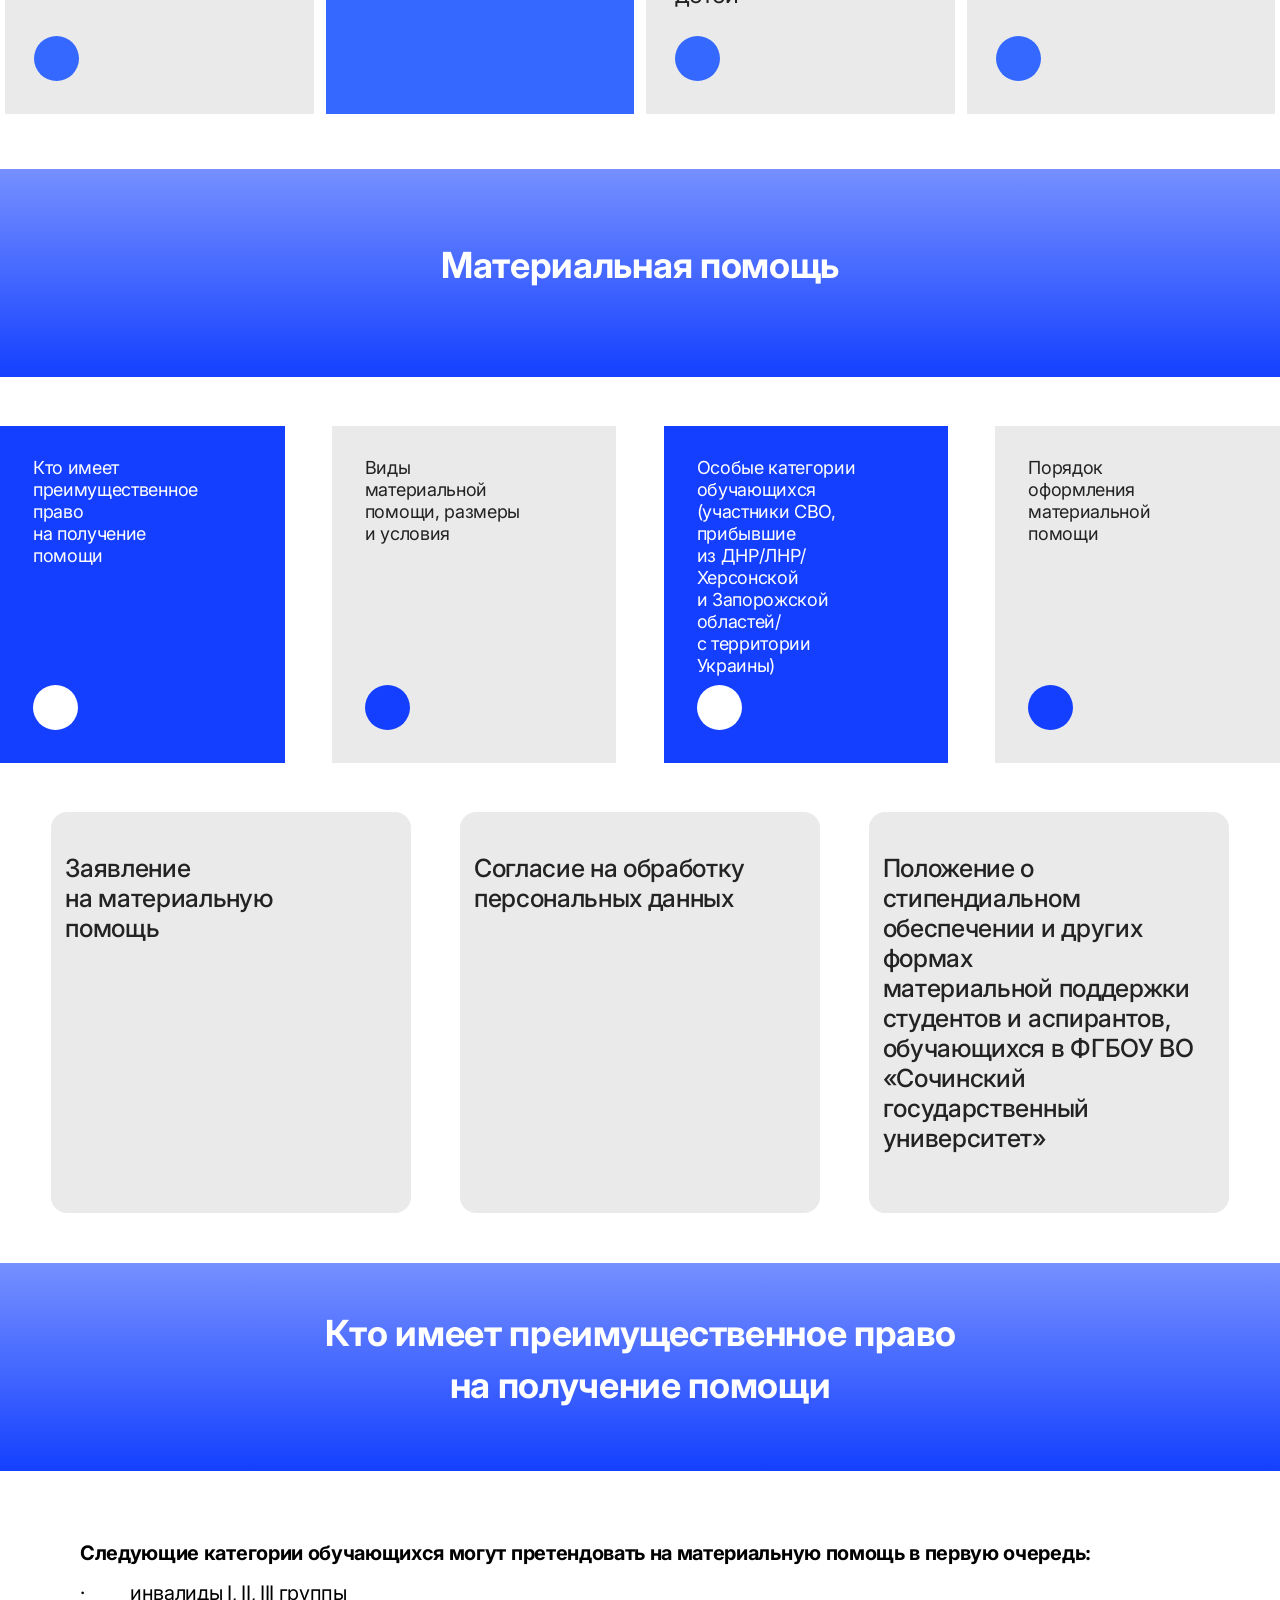
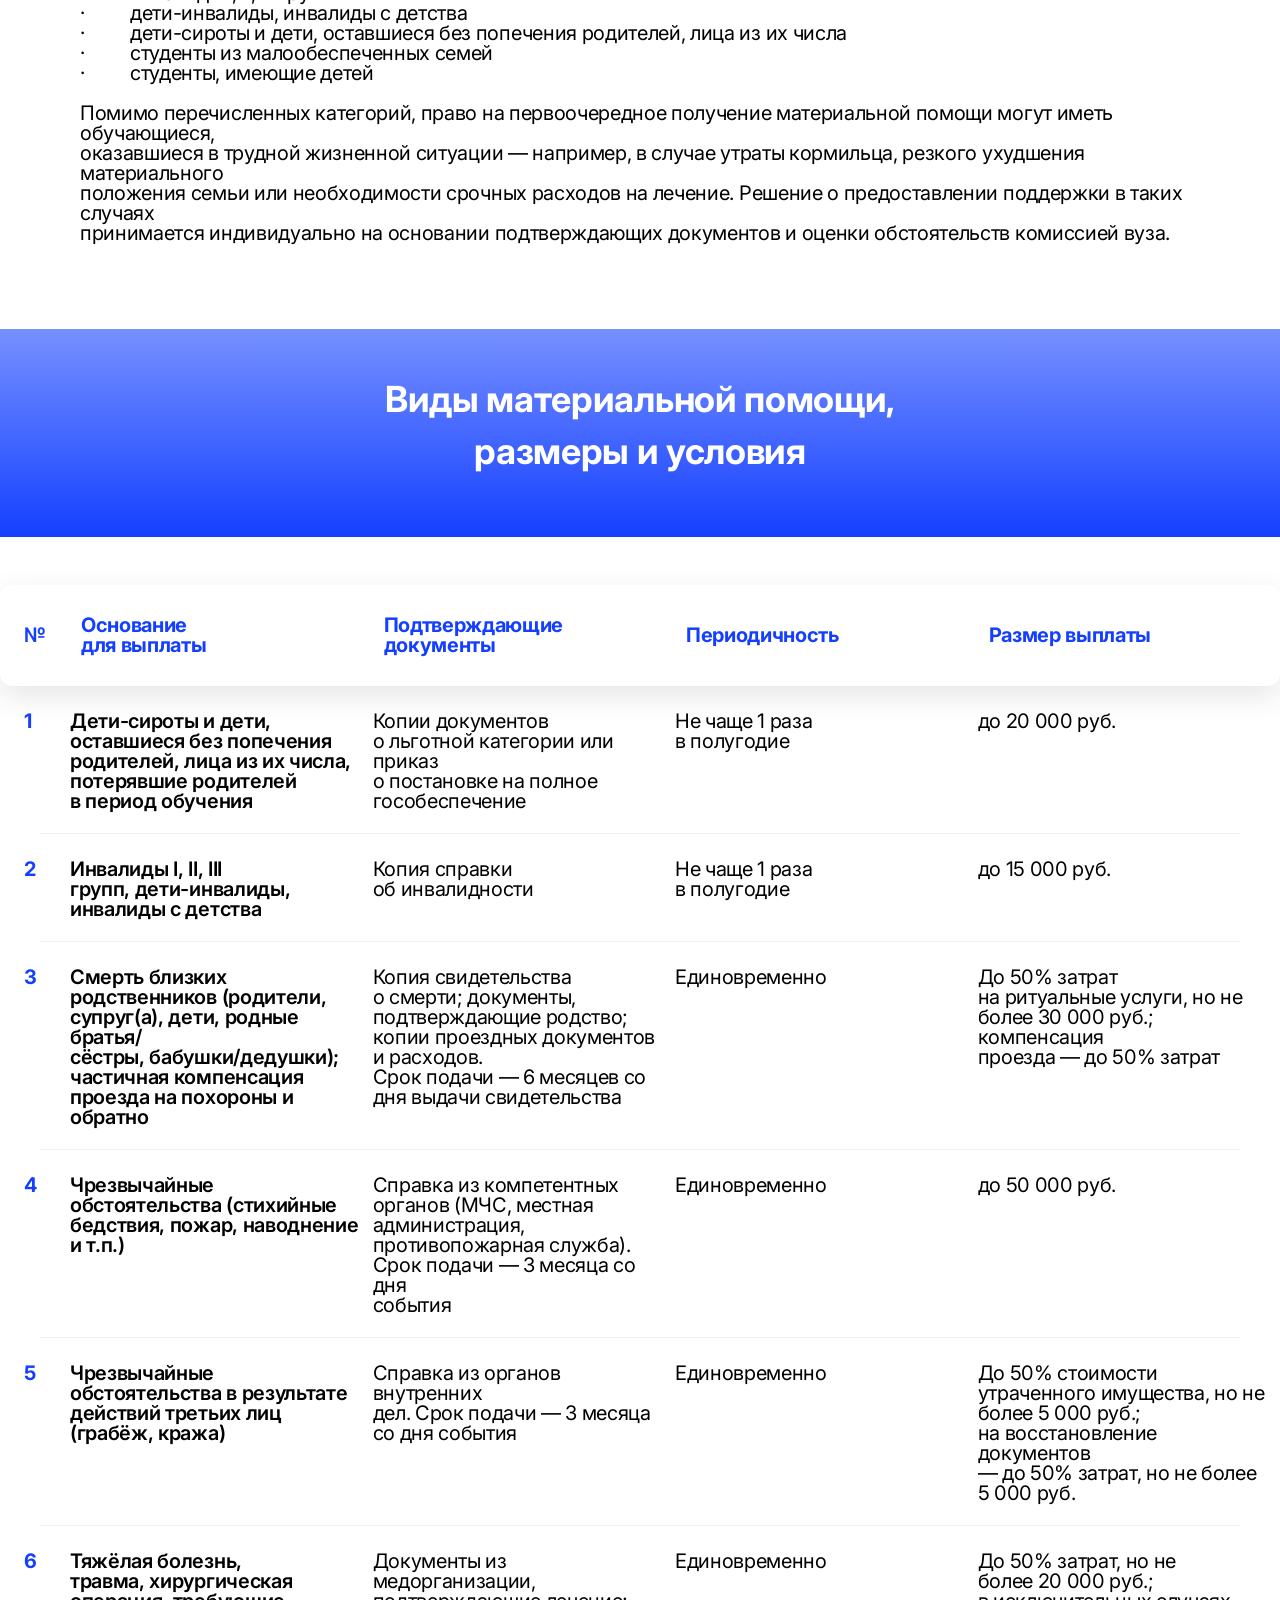
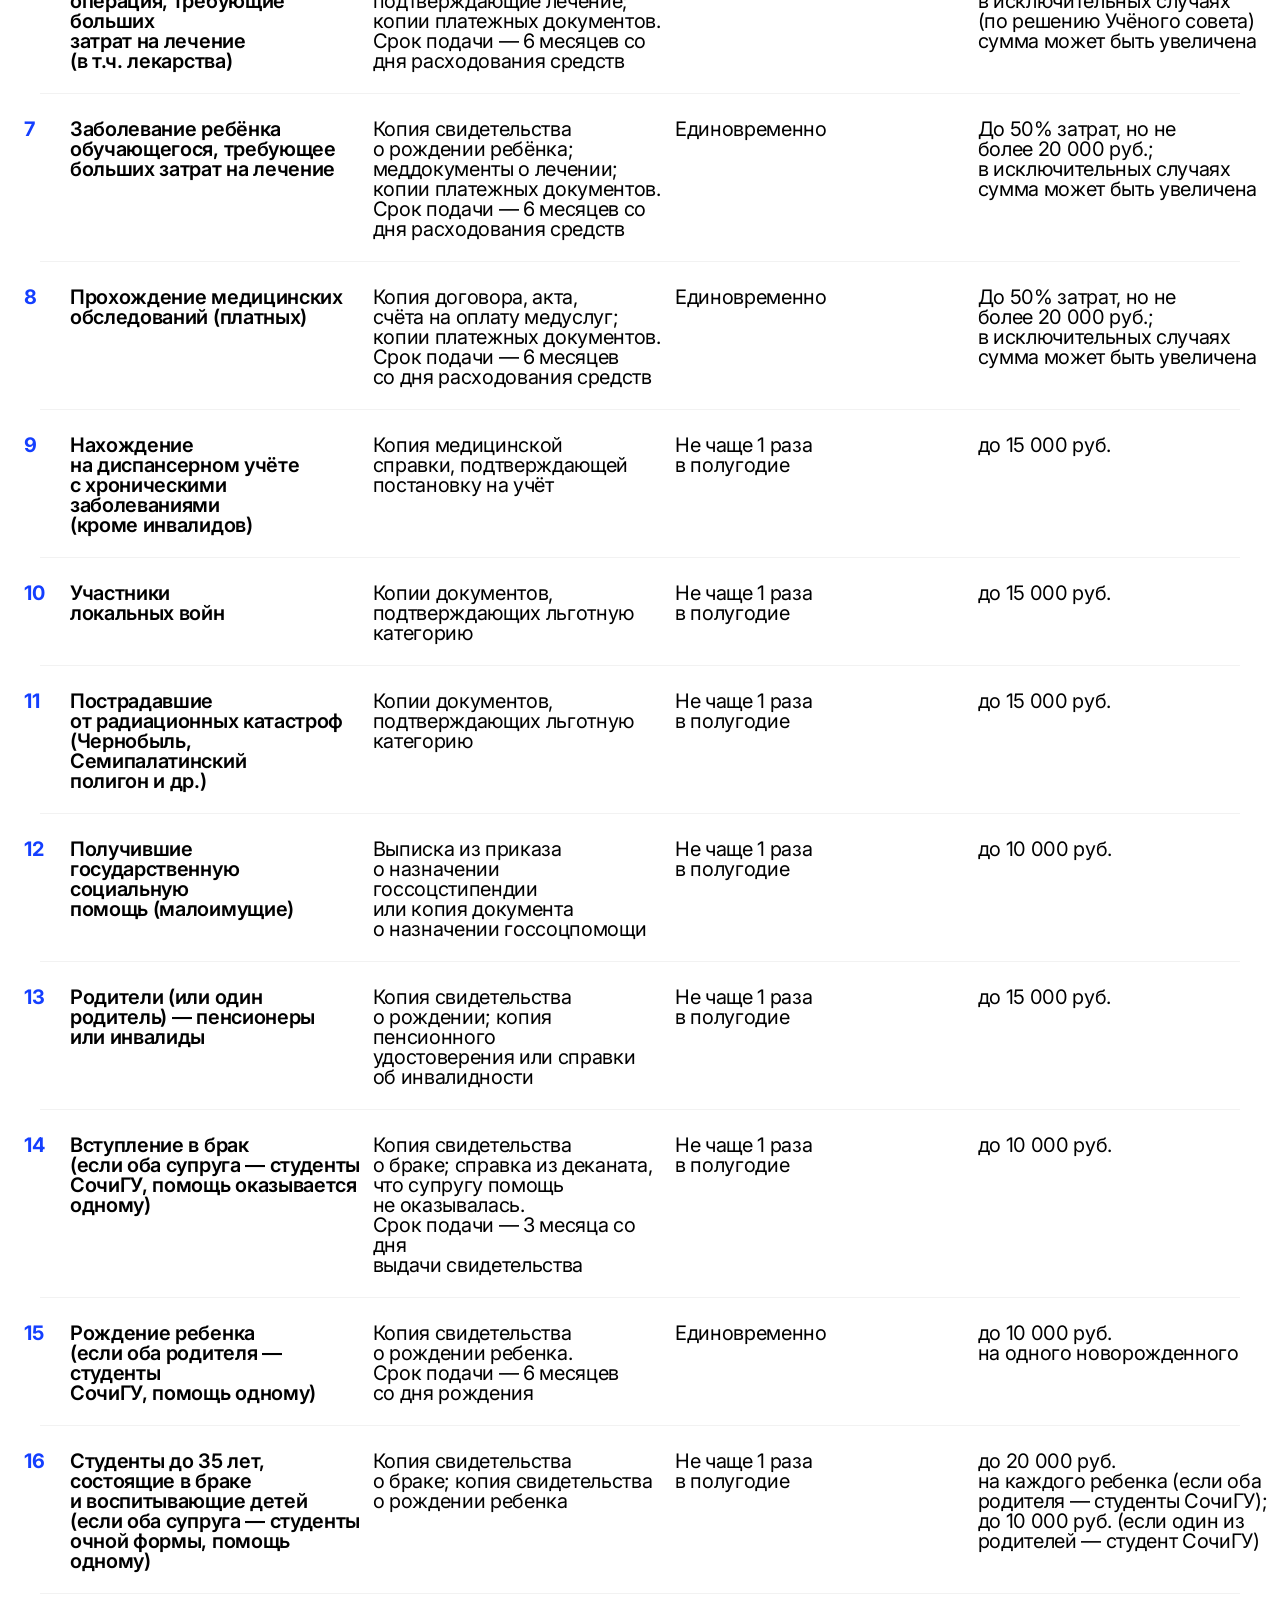
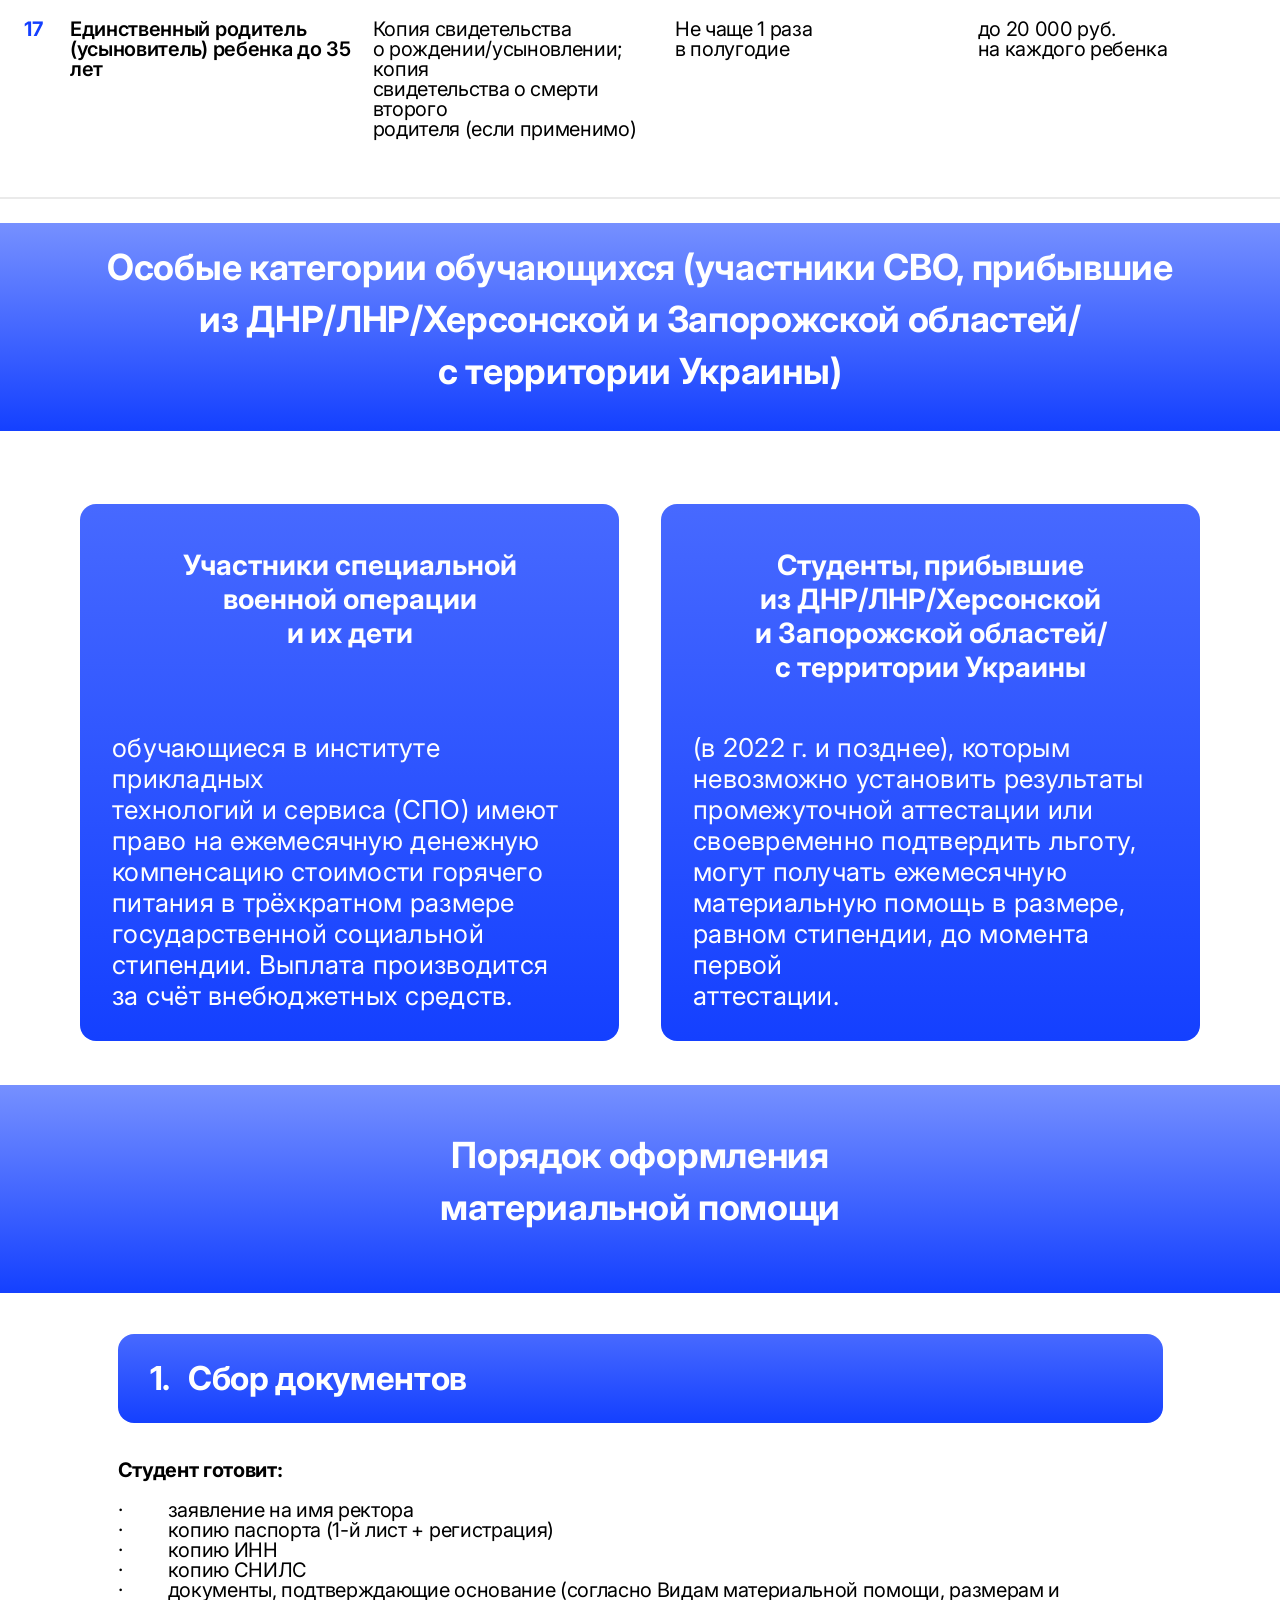
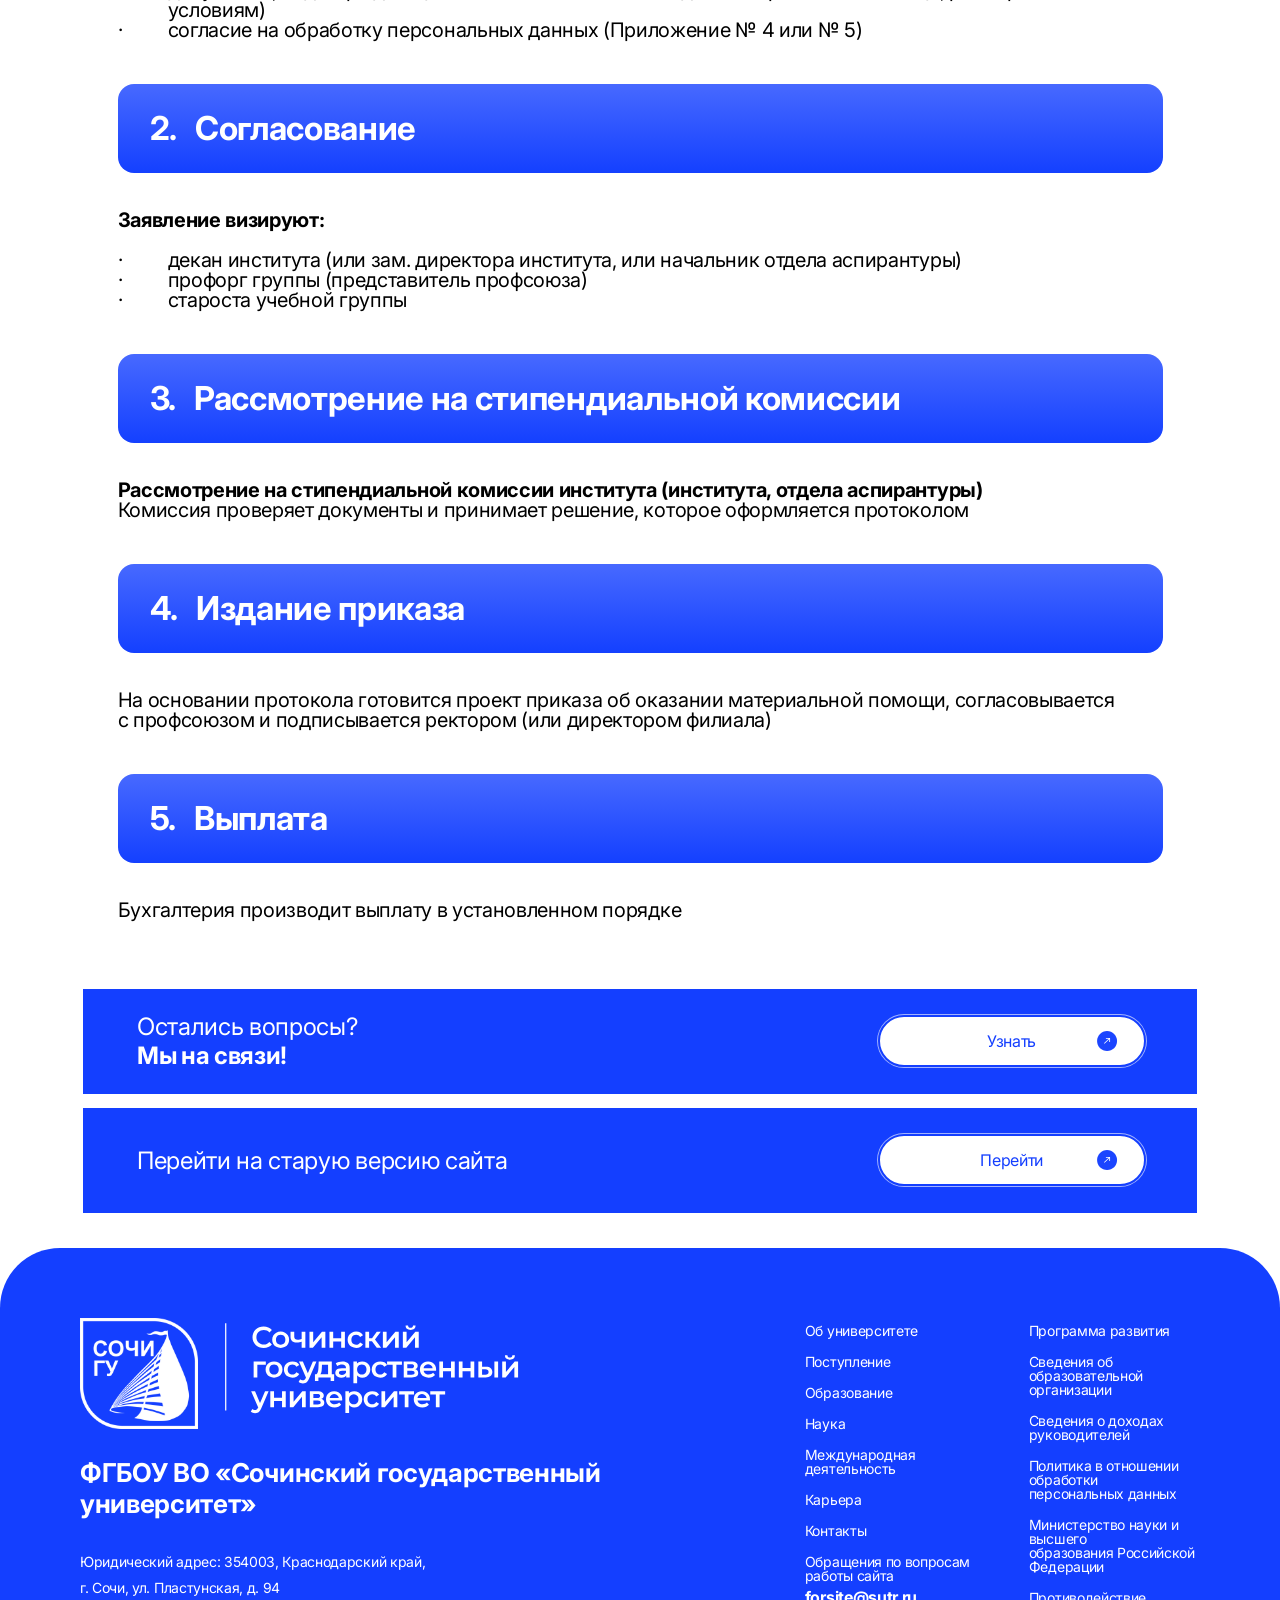
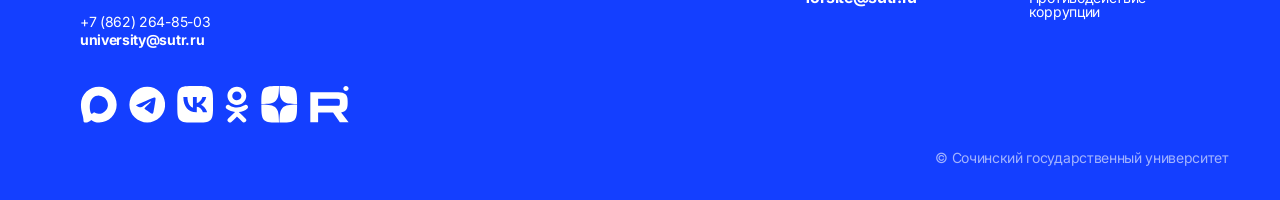
==== commit 33e3b1c0: "Аудит: плитки на мобильных, опечатки, ссылки соцсетей и подвала - Мобильная версия: плитки разделов " ====
--- a/materialnaya-pomoshch.html
+++ b/materialnaya-pomoshch.html
@@ -46,7 +46,7 @@
     <section class="community" aria-labelledby="community-title">
       <div class="wrap">
         <h2 id="community-title">Стань частью <br>сообщества СочиГУ</h2>
-        <div class="socials"><a href="https://sochi.university/" target="_blank" rel="noopener" aria-label="MAX"><svg aria-hidden="true" focusable="false" xmlns="http://www.w3.org/2000/svg" viewBox="0 0 68 68"><path d="M34.39 52.9C30.85 52.9 29.21 52.38 26.36 50.31C24.55 52.64 18.84 54.46 18.59 51.34C18.59 49 18.07 47.03 17.49 44.87C16.79 42.21 16 39.25 16 34.96C16 24.71 24.37 17 34.29 17C44.22 17 52 25.09 52 35.05C52.03 44.86 44.15 52.84 34.39 52.9M34.53 25.86C29.7 25.61 25.94 28.97 25.1 34.23C24.42 38.59 25.64 43.9 26.68 44.18C27.17 44.3 28.43 43.28 29.21 42.49C30.51 43.39 32.01 43.93 33.58 44.06C38.58 44.3 42.86 40.47 43.2 35.45C43.39 30.42 39.54 26.15 34.53 25.87L34.53 25.86" fill="currentColor"/><path d="M66 34L65 34C65 51.12 51.12 65 34 65L34 66L34 67C52.23 67 67 52.23 67 34L66 34M34 66L34 65C16.88 65 3 51.12 3 34L2 34L1 34C1 52.23 15.77 67 34 67L34 66M2 34L3 34C3 16.88 16.88 3 34 3L34 2L34 1C15.77 1 1 15.77 1 34L2 34M34 2L34 3C51.12 3 65 16.88 65 34L66 34L67 34C67 15.77 52.23 1 34 1L34 2" fill="currentColor"/></svg></a><a href="https://sochi.university/" target="_blank" rel="noopener" aria-label="Telegram"><svg aria-hidden="true" focusable="false" xmlns="http://www.w3.org/2000/svg" viewBox="0 0 68 68"><path d="M33.5 17C38.41 17 43.11 18.9 46.58 22.27C50.05 25.65 52 30.23 52 35C52 39.77 50.05 44.35 46.58 47.73C43.11 51.1 38.41 53 33.5 53C28.59 53 23.89 51.1 20.42 47.73C16.95 44.35 15 39.77 15 35C15 30.23 16.95 25.65 20.42 22.27C23.89 18.9 28.59 17 33.5 17M41.07 27.84C40.37 27.85 39.3 28.21 34.16 30.29C32.37 31.02 28.77 32.52 23.38 34.81C22.5 35.15 22.04 35.48 22 35.8C21.92 36.43 22.84 36.62 24 36.99C24.94 37.29 26.21 37.64 26.87 37.65C27.47 37.66 28.14 37.42 28.88 36.93C33.92 33.62 36.52 31.95 36.68 31.91C36.8 31.88 36.96 31.85 37.06 31.95C37.17 32.04 37.16 32.22 37.15 32.26C37.06 32.65 32.33 36.83 32.06 37.11C31.02 38.16 29.83 38.8 31.66 39.98C33.24 40.99 34.16 41.64 35.78 42.67C36.82 43.34 37.64 44.12 38.72 44.03C39.21 43.98 39.72 43.53 39.98 42.18C40.59 39 41.8 32.09 42.07 29.24C42.1 28.99 42.07 28.67 42.05 28.53C42.02 28.39 41.97 28.19 41.78 28.05C41.56 27.87 41.22 27.83 41.07 27.84" fill="currentColor"/><path d="M66 34L65 34C65 51.12 51.12 65 34 65L34 66L34 67C52.23 67 67 52.23 67 34L66 34M34 66L34 65C16.88 65 3 51.12 3 34L2 34L1 34C1 52.23 15.77 67 34 67L34 66M2 34L3 34C3 16.88 16.88 3 34 3L34 2L34 1C15.77 1 1 15.77 1 34L2 34M34 2L34 3C51.12 3 65 16.88 65 34L66 34L67 34C67 15.77 52.23 1 34 1L34 2" fill="currentColor"/></svg></a><a href="https://sochi.university/" target="_blank" rel="noopener" aria-label="ВКонтакте"><svg aria-hidden="true" focusable="false" xmlns="http://www.w3.org/2000/svg" viewBox="0 0 68 68"><path d="M18.53 19.53C16 22.06 16 26.13 16 34.28L16 35.72C16 43.87 16 47.94 18.53 50.47C21.06 53 25.13 53 33.28 53L34.72 53C42.87 53 46.94 53 49.47 50.47C52 47.94 52 43.87 52 35.72L52 34.28C52 26.13 52 22.06 49.47 19.53C46.94 17 42.87 17 34.72 17L33.28 17C25.13 17 21.06 17 18.53 19.53M22.08 27.95C22.27 37.31 26.95 42.94 35.16 42.94L35.62 42.94L35.62 37.58C38.64 37.88 40.91 40.09 41.83 42.94L46.09 42.94C44.92 38.68 41.84 36.32 39.92 35.42C41.84 34.31 44.54 31.61 45.19 27.95L41.32 27.95C40.48 30.92 37.99 33.62 35.62 33.88L35.62 27.95L31.75 27.95L31.75 38.33C29.35 37.73 26.32 34.82 26.19 27.95L22.08 27.95" fill="currentColor" fill-rule="evenodd"/><path d="M66 34L65 34C65 51.12 51.12 65 34 65L34 66L34 67C52.23 67 67 52.23 67 34L66 34M34 66L34 65C16.88 65 3 51.12 3 34L2 34L1 34C1 52.23 15.77 67 34 67L34 66M2 34L3 34C3 16.88 16.88 3 34 3L34 2L34 1C15.77 1 1 15.77 1 34L2 34M34 2L34 3C51.12 3 65 16.88 65 34L66 34L67 34C67 15.77 52.23 1 34 1L34 2" fill="currentColor"/></svg></a><a href="https://sochi.university/" target="_blank" rel="noopener" aria-label="Одноклассники"><svg aria-hidden="true" focusable="false" xmlns="http://www.w3.org/2000/svg" viewBox="0 0 68 68"><path d="M32.07 42.05C29.04 41.74 26.3 41.01 23.96 39.21C23.66 38.99 23.36 38.77 23.1 38.52C22.07 37.55 21.97 36.45 22.78 35.31C23.48 34.33 24.64 34.07 25.85 34.63C26.09 34.74 26.31 34.87 26.53 35.02C30.89 37.96 36.9 38.05 41.28 35.15C41.71 34.83 42.18 34.56 42.72 34.42C43.76 34.16 44.74 34.54 45.3 35.44C45.94 36.46 45.93 37.46 45.14 38.26C43.93 39.48 42.47 40.36 40.85 40.98C39.32 41.56 37.64 41.85 35.98 42.05C36.23 42.32 36.35 42.45 36.51 42.6C38.76 44.82 41.03 47.04 43.27 49.27C44.04 50.03 44.2 50.97 43.78 51.85C43.32 52.82 42.29 53.45 41.27 53.38C40.63 53.34 40.13 53.03 39.69 52.59C37.99 50.91 36.25 49.26 34.59 47.55C34.1 47.05 33.87 47.15 33.44 47.58C31.73 49.31 29.99 51.01 28.24 52.7C27.45 53.46 26.51 53.6 25.6 53.16C24.63 52.7 24.02 51.73 24.07 50.76C24.1 50.1 24.43 49.6 24.89 49.14C27.12 46.96 29.35 44.77 31.57 42.58C31.72 42.43 31.86 42.28 32.07 42.05" fill="currentColor"/><path d="M33.92 34.44C28.51 34.43 24.06 30.02 24.1 24.7C24.13 19.32 28.57 14.99 34.04 15C39.52 15.01 43.92 19.41 43.89 24.85C43.87 30.16 39.39 34.46 33.92 34.44M38.85 24.71C38.84 22.07 36.69 19.97 34 19.97C31.29 19.96 29.13 22.1 29.15 24.77C29.17 27.4 31.33 29.49 34.03 29.48C36.71 29.47 38.85 27.35 38.85 24.71" fill="currentColor"/><path d="M66 34L65 34C65 51.12 51.12 65 34 65L34 66L34 67C52.23 67 67 52.23 67 34L66 34M34 66L34 65C16.88 65 3 51.12 3 34L2 34L1 34C1 52.23 15.77 67 34 67L34 66M2 34L3 34C3 16.88 16.88 3 34 3L34 2L34 1C15.77 1 1 15.77 1 34L2 34M34 2L34 3C51.12 3 65 16.88 65 34L66 34L67 34C67 15.77 52.23 1 34 1L34 2" fill="currentColor"/></svg></a><a href="https://sochi.university/" target="_blank" rel="noopener" aria-label="Дзен"><svg aria-hidden="true" focusable="false" xmlns="http://www.w3.org/2000/svg" viewBox="0 0 68 68"><path d="M37.28 37.28C34.61 40.03 34.41 43.47 34.18 51C41.2 51 46.05 50.98 48.55 48.55C50.98 46.05 51 40.97 51 34.18C43.47 34.42 40.04 34.61 37.28 37.28M17 34.18C17 40.97 17.02 46.05 19.45 48.55C21.95 50.98 26.8 51 33.82 51C33.57 43.47 33.39 40.03 30.72 37.28C27.96 34.61 24.53 34.41 17 34.18M33.82 17C26.81 17 21.95 17.02 19.45 19.45C17.02 21.95 17 27.03 17 33.82C24.53 33.58 27.96 33.39 30.72 30.72C33.39 27.97 33.59 24.53 33.82 17M37.28 30.72C34.61 27.97 34.41 24.53 34.18 17C41.2 17 46.05 17.02 48.55 19.45C50.98 21.95 51 27.03 51 33.82C43.47 33.58 40.04 33.39 37.28 30.72" fill="currentColor"/><path d="M66 34L65 34C65 51.12 51.12 65 34 65L34 66L34 67C52.23 67 67 52.23 67 34L66 34M34 66L34 65C16.88 65 3 51.12 3 34L2 34L1 34C1 52.23 15.77 67 34 67L34 66M2 34L3 34C3 16.88 16.88 3 34 3L34 2L34 1C15.77 1 1 15.77 1 34L2 34M34 2L34 3C51.12 3 65 16.88 65 34L66 34L67 34C67 15.77 52.23 1 34 1L34 2" fill="currentColor"/></svg></a><a href="https://sochi.university/" target="_blank" rel="noopener" aria-label="Rutube"><svg aria-hidden="true" focusable="false" xmlns="http://www.w3.org/2000/svg" viewBox="0 0 68 68"><path d="M40.95 23.07L16 23.07L16 50L22.94 50L22.94 41.24L36.25 41.24L42.32 50L50.09 50L43.4 41.2C45.48 40.88 46.98 40.11 47.89 38.9C48.81 37.69 49.26 35.75 49.26 33.16L49.26 31.14C49.26 29.61 49.1 28.4 48.81 27.47C48.51 26.54 48.02 25.73 47.31 25.01C46.56 24.32 45.73 23.84 44.73 23.51C43.73 23.23 42.49 23.07 40.95 23.07M39.82 35.3L22.94 35.3L22.94 29.01L39.82 29.01C40.78 29.01 41.45 29.17 41.78 29.45C42.11 29.73 42.32 30.26 42.32 31.02L42.32 33.28C42.32 34.09 42.11 34.62 41.78 34.9C41.45 35.18 40.78 35.3 39.82 35.3L39.82 35.3" fill="currentColor"/><path d="M48.7 22.61C49.97 22.61 51 21.58 51 20.3C51 19.03 49.97 18 48.7 18C47.42 18 46.39 19.03 46.39 20.3C46.39 21.58 47.42 22.61 48.7 22.61" fill="currentColor"/><path d="M66 34L65 34C65 51.12 51.12 65 34 65L34 66L34 67C52.23 67 67 52.23 67 34L66 34M34 66L34 65C16.88 65 3 51.12 3 34L2 34L1 34C1 52.23 15.77 67 34 67L34 66M2 34L3 34C3 16.88 16.88 3 34 3L34 2L34 1C15.77 1 1 15.77 1 34L2 34M34 2L34 3C51.12 3 65 16.88 65 34L66 34L67 34C67 15.77 52.23 1 34 1L34 2" fill="currentColor"/></svg></a></div>
+        <div class="socials"><a href="https://max.ru/id2320051199_biz" target="_blank" rel="noopener" aria-label="MAX"><svg aria-hidden="true" focusable="false" xmlns="http://www.w3.org/2000/svg" viewBox="0 0 68 68"><path d="M34.39 52.9C30.85 52.9 29.21 52.38 26.36 50.31C24.55 52.64 18.84 54.46 18.59 51.34C18.59 49 18.07 47.03 17.49 44.87C16.79 42.21 16 39.25 16 34.96C16 24.71 24.37 17 34.29 17C44.22 17 52 25.09 52 35.05C52.03 44.86 44.15 52.84 34.39 52.9M34.53 25.86C29.7 25.61 25.94 28.97 25.1 34.23C24.42 38.59 25.64 43.9 26.68 44.18C27.17 44.3 28.43 43.28 29.21 42.49C30.51 43.39 32.01 43.93 33.58 44.06C38.58 44.3 42.86 40.47 43.2 35.45C43.39 30.42 39.54 26.15 34.53 25.87L34.53 25.86" fill="currentColor"/><path d="M66 34L65 34C65 51.12 51.12 65 34 65L34 66L34 67C52.23 67 67 52.23 67 34L66 34M34 66L34 65C16.88 65 3 51.12 3 34L2 34L1 34C1 52.23 15.77 67 34 67L34 66M2 34L3 34C3 16.88 16.88 3 34 3L34 2L34 1C15.77 1 1 15.77 1 34L2 34M34 2L34 3C51.12 3 65 16.88 65 34L66 34L67 34C67 15.77 52.23 1 34 1L34 2" fill="currentColor"/></svg></a><a href="https://t.me/sochi_university" target="_blank" rel="noopener" aria-label="Telegram"><svg aria-hidden="true" focusable="false" xmlns="http://www.w3.org/2000/svg" viewBox="0 0 68 68"><path d="M33.5 17C38.41 17 43.11 18.9 46.58 22.27C50.05 25.65 52 30.23 52 35C52 39.77 50.05 44.35 46.58 47.73C43.11 51.1 38.41 53 33.5 53C28.59 53 23.89 51.1 20.42 47.73C16.95 44.35 15 39.77 15 35C15 30.23 16.95 25.65 20.42 22.27C23.89 18.9 28.59 17 33.5 17M41.07 27.84C40.37 27.85 39.3 28.21 34.16 30.29C32.37 31.02 28.77 32.52 23.38 34.81C22.5 35.15 22.04 35.48 22 35.8C21.92 36.43 22.84 36.62 24 36.99C24.94 37.29 26.21 37.64 26.87 37.65C27.47 37.66 28.14 37.42 28.88 36.93C33.92 33.62 36.52 31.95 36.68 31.91C36.8 31.88 36.96 31.85 37.06 31.95C37.17 32.04 37.16 32.22 37.15 32.26C37.06 32.65 32.33 36.83 32.06 37.11C31.02 38.16 29.83 38.8 31.66 39.98C33.24 40.99 34.16 41.64 35.78 42.67C36.82 43.34 37.64 44.12 38.72 44.03C39.21 43.98 39.72 43.53 39.98 42.18C40.59 39 41.8 32.09 42.07 29.24C42.1 28.99 42.07 28.67 42.05 28.53C42.02 28.39 41.97 28.19 41.78 28.05C41.56 27.87 41.22 27.83 41.07 27.84" fill="currentColor"/><path d="M66 34L65 34C65 51.12 51.12 65 34 65L34 66L34 67C52.23 67 67 52.23 67 34L66 34M34 66L34 65C16.88 65 3 51.12 3 34L2 34L1 34C1 52.23 15.77 67 34 67L34 66M2 34L3 34C3 16.88 16.88 3 34 3L34 2L34 1C15.77 1 1 15.77 1 34L2 34M34 2L34 3C51.12 3 65 16.88 65 34L66 34L67 34C67 15.77 52.23 1 34 1L34 2" fill="currentColor"/></svg></a><a href="https://sochi.university/" target="_blank" rel="noopener" aria-label="ВКонтакте"><svg aria-hidden="true" focusable="false" xmlns="http://www.w3.org/2000/svg" viewBox="0 0 68 68"><path d="M18.53 19.53C16 22.06 16 26.13 16 34.28L16 35.72C16 43.87 16 47.94 18.53 50.47C21.06 53 25.13 53 33.28 53L34.72 53C42.87 53 46.94 53 49.47 50.47C52 47.94 52 43.87 52 35.72L52 34.28C52 26.13 52 22.06 49.47 19.53C46.94 17 42.87 17 34.72 17L33.28 17C25.13 17 21.06 17 18.53 19.53M22.08 27.95C22.27 37.31 26.95 42.94 35.16 42.94L35.62 42.94L35.62 37.58C38.64 37.88 40.91 40.09 41.83 42.94L46.09 42.94C44.92 38.68 41.84 36.32 39.92 35.42C41.84 34.31 44.54 31.61 45.19 27.95L41.32 27.95C40.48 30.92 37.99 33.62 35.62 33.88L35.62 27.95L31.75 27.95L31.75 38.33C29.35 37.73 26.32 34.82 26.19 27.95L22.08 27.95" fill="currentColor" fill-rule="evenodd"/><path d="M66 34L65 34C65 51.12 51.12 65 34 65L34 66L34 67C52.23 67 67 52.23 67 34L66 34M34 66L34 65C16.88 65 3 51.12 3 34L2 34L1 34C1 52.23 15.77 67 34 67L34 66M2 34L3 34C3 16.88 16.88 3 34 3L34 2L34 1C15.77 1 1 15.77 1 34L2 34M34 2L34 3C51.12 3 65 16.88 65 34L66 34L67 34C67 15.77 52.23 1 34 1L34 2" fill="currentColor"/></svg></a><a href="https://ok.ru/profile/578044851929" target="_blank" rel="noopener" aria-label="Одноклассники"><svg aria-hidden="true" focusable="false" xmlns="http://www.w3.org/2000/svg" viewBox="0 0 68 68"><path d="M32.07 42.05C29.04 41.74 26.3 41.01 23.96 39.21C23.66 38.99 23.36 38.77 23.1 38.52C22.07 37.55 21.97 36.45 22.78 35.31C23.48 34.33 24.64 34.07 25.85 34.63C26.09 34.74 26.31 34.87 26.53 35.02C30.89 37.96 36.9 38.05 41.28 35.15C41.71 34.83 42.18 34.56 42.72 34.42C43.76 34.16 44.74 34.54 45.3 35.44C45.94 36.46 45.93 37.46 45.14 38.26C43.93 39.48 42.47 40.36 40.85 40.98C39.32 41.56 37.64 41.85 35.98 42.05C36.23 42.32 36.35 42.45 36.51 42.6C38.76 44.82 41.03 47.04 43.27 49.27C44.04 50.03 44.2 50.97 43.78 51.85C43.32 52.82 42.29 53.45 41.27 53.38C40.63 53.34 40.13 53.03 39.69 52.59C37.99 50.91 36.25 49.26 34.59 47.55C34.1 47.05 33.87 47.15 33.44 47.58C31.73 49.31 29.99 51.01 28.24 52.7C27.45 53.46 26.51 53.6 25.6 53.16C24.63 52.7 24.02 51.73 24.07 50.76C24.1 50.1 24.43 49.6 24.89 49.14C27.12 46.96 29.35 44.77 31.57 42.58C31.72 42.43 31.86 42.28 32.07 42.05" fill="currentColor"/><path d="M33.92 34.44C28.51 34.43 24.06 30.02 24.1 24.7C24.13 19.32 28.57 14.99 34.04 15C39.52 15.01 43.92 19.41 43.89 24.85C43.87 30.16 39.39 34.46 33.92 34.44M38.85 24.71C38.84 22.07 36.69 19.97 34 19.97C31.29 19.96 29.13 22.1 29.15 24.77C29.17 27.4 31.33 29.49 34.03 29.48C36.71 29.47 38.85 27.35 38.85 24.71" fill="currentColor"/><path d="M66 34L65 34C65 51.12 51.12 65 34 65L34 66L34 67C52.23 67 67 52.23 67 34L66 34M34 66L34 65C16.88 65 3 51.12 3 34L2 34L1 34C1 52.23 15.77 67 34 67L34 66M2 34L3 34C3 16.88 16.88 3 34 3L34 2L34 1C15.77 1 1 15.77 1 34L2 34M34 2L34 3C51.12 3 65 16.88 65 34L66 34L67 34C67 15.77 52.23 1 34 1L34 2" fill="currentColor"/></svg></a><a href="https://dzen.ru/sochistateuniversity" target="_blank" rel="noopener" aria-label="Дзен"><svg aria-hidden="true" focusable="false" xmlns="http://www.w3.org/2000/svg" viewBox="0 0 68 68"><path d="M37.28 37.28C34.61 40.03 34.41 43.47 34.18 51C41.2 51 46.05 50.98 48.55 48.55C50.98 46.05 51 40.97 51 34.18C43.47 34.42 40.04 34.61 37.28 37.28M17 34.18C17 40.97 17.02 46.05 19.45 48.55C21.95 50.98 26.8 51 33.82 51C33.57 43.47 33.39 40.03 30.72 37.28C27.96 34.61 24.53 34.41 17 34.18M33.82 17C26.81 17 21.95 17.02 19.45 19.45C17.02 21.95 17 27.03 17 33.82C24.53 33.58 27.96 33.39 30.72 30.72C33.39 27.97 33.59 24.53 33.82 17M37.28 30.72C34.61 27.97 34.41 24.53 34.18 17C41.2 17 46.05 17.02 48.55 19.45C50.98 21.95 51 27.03 51 33.82C43.47 33.58 40.04 33.39 37.28 30.72" fill="currentColor"/><path d="M66 34L65 34C65 51.12 51.12 65 34 65L34 66L34 67C52.23 67 67 52.23 67 34L66 34M34 66L34 65C16.88 65 3 51.12 3 34L2 34L1 34C1 52.23 15.77 67 34 67L34 66M2 34L3 34C3 16.88 16.88 3 34 3L34 2L34 1C15.77 1 1 15.77 1 34L2 34M34 2L34 3C51.12 3 65 16.88 65 34L66 34L67 34C67 15.77 52.23 1 34 1L34 2" fill="currentColor"/></svg></a><a href="https://rutube.ru/channel/25548246/" target="_blank" rel="noopener" aria-label="Rutube"><svg aria-hidden="true" focusable="false" xmlns="http://www.w3.org/2000/svg" viewBox="0 0 68 68"><path d="M40.95 23.07L16 23.07L16 50L22.94 50L22.94 41.24L36.25 41.24L42.32 50L50.09 50L43.4 41.2C45.48 40.88 46.98 40.11 47.89 38.9C48.81 37.69 49.26 35.75 49.26 33.16L49.26 31.14C49.26 29.61 49.1 28.4 48.81 27.47C48.51 26.54 48.02 25.73 47.31 25.01C46.56 24.32 45.73 23.84 44.73 23.51C43.73 23.23 42.49 23.07 40.95 23.07M39.82 35.3L22.94 35.3L22.94 29.01L39.82 29.01C40.78 29.01 41.45 29.17 41.78 29.45C42.11 29.73 42.32 30.26 42.32 31.02L42.32 33.28C42.32 34.09 42.11 34.62 41.78 34.9C41.45 35.18 40.78 35.3 39.82 35.3L39.82 35.3" fill="currentColor"/><path d="M48.7 22.61C49.97 22.61 51 21.58 51 20.3C51 19.03 49.97 18 48.7 18C47.42 18 46.39 19.03 46.39 20.3C46.39 21.58 47.42 22.61 48.7 22.61" fill="currentColor"/><path d="M66 34L65 34C65 51.12 51.12 65 34 65L34 66L34 67C52.23 67 67 52.23 67 34L66 34M34 66L34 65C16.88 65 3 51.12 3 34L2 34L1 34C1 52.23 15.77 67 34 67L34 66M2 34L3 34C3 16.88 16.88 3 34 3L34 2L34 1C15.77 1 1 15.77 1 34L2 34M34 2L34 3C51.12 3 65 16.88 65 34L66 34L67 34C67 15.77 52.23 1 34 1L34 2" fill="currentColor"/></svg></a></div>
       </div>
     </section>
     <nav class="services" aria-label="Услуги единого окна">
@@ -65,14 +65,14 @@
       <div class="topics__row">
         <a class="topic topic--blue" href="#prava">Кто имеет <br>преимущественное <br>право <br>на получение <br>помощи<span class="tile__dot" aria-hidden="true"></span></a>
         <a class="topic" href="#vidy">Виды <br>материальной <br>помощи, размеры <br>и условия<span class="tile__dot" aria-hidden="true"></span></a>
-        <a class="topic topic--blue" href="#osobye">Особые категории <br>обучающихся <br>(участники СВО, <br>прибывшие <br>из ДНР/ЛНР/ <br>Херсонской <br>и Запорожской <br>областей/ <br>с территории <br>Украины )<span class="tile__dot" aria-hidden="true"></span></a>
+        <a class="topic topic--blue" href="#osobye">Особые категории <br>обучающихся <br>(участники СВО, <br>прибывшие <br>из ДНР/ЛНР/ <br>Херсонской <br>и Запорожской <br>областей/ <br>с территории <br>Украины)<span class="tile__dot" aria-hidden="true"></span></a>
         <a class="topic" href="#poryadok">Порядок <br>оформления <br>материальной <br>помощи<span class="tile__dot" aria-hidden="true"></span></a>
       </div>
     </nav>
     <div class="mp-docs">
-      <a class="mp-doc" href="https://disk.yandex.ru/i/Ztpz6qNux3YpTQ" target="_blank" rel="noopener">Заявление <br>на материальную <br>помощь<span class="pill__ico" aria-hidden="true"></span></a>
-      <a class="mp-doc" href="https://disk.yandex.ru/i/Ztpz6qNux3YpTQ" target="_blank" rel="noopener">Согласие на обработку <br>персональных данных<span class="pill__ico" aria-hidden="true"></span></a>
-      <a class="mp-doc" href="https://disk.yandex.ru/i/Ztpz6qNux3YpTQ" target="_blank" rel="noopener">Положение о стипендиальном <br>обеспечении и других формах <br>материальной поддержки <br>студентов и аспирантов, <br>обучающихся в ФГБОУ ВО <br>“Сочинский государственный <br>университет”<span class="pill__ico" aria-hidden="true"></span></a>
+      <a class="mp-doc" href="https://disk.yandex.ru/d/3_Bt8bKTczT25Q/%D0%94%D0%BE%D0%BA%D1%83%D0%BC%D0%B5%D0%BD%D1%82%D1%8B%20%D0%BD%D0%B0%20%D0%B2%D0%BA%D0%BB%D0%B0%D0%B4%D0%BA%D1%83%20%D0%9C%D0%B0%D1%82%D0%B5%D1%80%D0%B8%D0%B0%D0%BB%D1%8C%D0%BD%D0%B0%D1%8F%20%D0%BF%D0%BE%D0%BC%D0%BE%D1%89%D1%8C/%D0%97%D0%B0%D1%8F%D0%B2%D0%BB%D0%B5%D0%BD%D0%B8%D0%B5/%D0%9C%D0%B0%D1%82%D0%B5%D1%80%D0%B8%D0%B0%D0%BB%D1%8C%D0%BD%D0%B0%D1%8F%20%D0%BF%D0%BE%D0%BC%D0%BE%D1%89%D1%8C.docx" target="_blank" rel="noopener">Заявление <br>на материальную <br>помощь<span class="pill__ico" aria-hidden="true"></span></a>
+      <a class="mp-doc" href="https://disk.yandex.ru/d/3_Bt8bKTczT25Q/%D0%94%D0%BE%D0%BA%D1%83%D0%BC%D0%B5%D0%BD%D1%82%D1%8B%20%D0%BD%D0%B0%20%D0%B2%D0%BA%D0%BB%D0%B0%D0%B4%D0%BA%D1%83%20%D0%9C%D0%B0%D1%82%D0%B5%D1%80%D0%B8%D0%B0%D0%BB%D1%8C%D0%BD%D0%B0%D1%8F%20%D0%BF%D0%BE%D0%BC%D0%BE%D1%89%D1%8C/%D0%9E%D0%B1%D1%80%D0%B0%D0%B1%D0%BE%D1%82%D0%BA%D0%B0%20%D0%BF%D0%B5%D1%80%D1%81%D0%BE%D0%BD%D0%B0%D0%BB%D1%8C%D0%BD%D1%8B%D1%85%20%D0%B4%D0%B0%D0%BD%D0%BD%D1%8B%D1%85/%D0%9C%D0%B0%D1%82%D0%B5%D1%80%D0%B8%D0%B0%D0%BB%D1%8C%D0%BD%D0%B0%D1%8F%20%D0%BF%D0%BE%D0%BC%D0%BE%D1%89%D1%8C%20%D1%81%D0%BE%D0%B3%D0%BB%D0%B0%D1%81%D0%B8%D0%B5.docx" target="_blank" rel="noopener">Согласие на обработку <br>персональных данных<span class="pill__ico" aria-hidden="true"></span></a>
+      <a class="mp-doc" href="https://disk.yandex.ru/d/3_Bt8bKTczT25Q/%D0%94%D0%BE%D0%BA%D1%83%D0%BC%D0%B5%D0%BD%D1%82%D1%8B%20%D0%BD%D0%B0%20%D0%B2%D0%BA%D0%BB%D0%B0%D0%B4%D0%BA%D1%83%20%D0%9C%D0%B0%D1%82%D0%B5%D1%80%D0%B8%D0%B0%D0%BB%D1%8C%D0%BD%D0%B0%D1%8F%20%D0%BF%D0%BE%D0%BC%D0%BE%D1%89%D1%8C/%D0%9F%D0%BE%D0%BB%D0%BE%D0%B6%D0%B5%D0%BD%D0%B8%D0%B5/%D0%9F%D0%BE%D0%BB%D0%BE%D0%B6%D0%B5%D0%BD%D0%B8%D0%B5%20%D0%BE%20%D1%81%D1%82%D0%B8%D0%BF%D0%B5%D0%BD%D0%B4%D0%B8%D0%B0%D0%BB%D1%8C%D0%BD%D0%BE%D0%BC%20%D0%BE%D0%B1%D0%B5%D1%81%D0%BF%D0%B5%D1%87%D0%B5%D0%BD%D0%B8%D0%B8%20%D0%B8%20%D0%B4%D1%80%D1%83%D0%B3%D0%B8%D1%85%20%D0%B2%D0%B8%D0%B4%D0%BE%D0%B2%20%D0%BC%D0%B0%D1%82%D0%B5%D1%80%D0%B8%D0%B0%D0%BB%D1%8C%D0%BD%D0%BE%D0%B9%20%D0%BF%D0%BE%D0%B4%D0%B4%D0%B5%D1%80%D0%B6%D0%BA%D0%B8%20%D1%81%D1%82%D1%83%D0%B4%D0%B5%D0%BD%D1%82%D0%BE%D0%B2%20%D0%B8%20%D0%B0%D1%81%D0%BF%D0%B8%D1%80%D0%B0%D0%BD%D1%82%D0%BE%D0%B2%20%284%29%20%281%29.pdf" target="_blank" rel="noopener">Положение о стипендиальном <br>обеспечении и других формах <br>материальной поддержки <br>студентов и аспирантов, <br>обучающихся в ФГБОУ ВО <br>«Сочинский государственный <br>университет»<span class="pill__ico" aria-hidden="true"></span></a>
     </div>
 
     <h2 class="band" id="prava" style="--mt:50px"><span>Кто имеет преимущественное право <br>на получение помощи</span></h2>
@@ -140,26 +140,26 @@
         <p class="footer__legal">ФГБОУ ВО «Сочинский государственный университет»</p>
         <p class="footer__addr">Юридический адрес: 354003, Краснодарский край, <br>г. Сочи, ул. Пластунская, д. 94</p>
         <p class="footer__contacts"><a href="tel:+78622648503">+7 (862) 264-85-03</a> <br><a href="mailto:university@sutr.ru">university@sutr.ru</a></p>
-        <div class="footer__socials"><a href="https://sochi.university/" target="_blank" rel="noopener" aria-label="MAX"><svg aria-hidden="true" focusable="false" xmlns="http://www.w3.org/2000/svg" viewBox="0 0 39.6 43"><path d="M20.62 40.27C16.85 40.27 15.1 39.71 12.05 37.5C10.13 39.99 4.03 41.93 3.76 38.61C3.76 36.11 3.21 34 2.59 31.7C1.84 28.86 1 25.7 1 21.12C1 10.19 9.93 1.96 20.52 1.96C31.11 1.96 39.41 10.6 39.41 21.23C39.45 31.69 31.04 40.21 20.62 40.27M20.77 11.42C15.62 11.15 11.6 14.73 10.71 20.35C9.98 25 11.28 30.67 12.39 30.96C12.92 31.09 14.26 30 15.1 29.17C16.48 30.12 18.08 30.7 19.76 30.83C25.1 31.09 29.66 27.01 30.02 21.65C30.23 16.28 26.12 11.73 20.77 11.42L20.77 11.42" fill="currentColor"/></svg></a><a href="https://sochi.university/" target="_blank" rel="noopener" aria-label="Telegram"><svg aria-hidden="true" focusable="false" xmlns="http://www.w3.org/2000/svg" viewBox="0 0 39 43"><path d="M19.63 1.95C24.73 1.95 29.62 3.98 33.21 7.58C36.81 11.18 38.84 16.07 38.84 21.16C38.84 26.25 36.81 31.14 33.21 34.74C29.62 38.34 24.73 40.36 19.63 40.36C14.54 40.36 9.65 38.34 6.06 34.74C2.46 31.14 0.43 26.25 0.43 21.16C0.43 16.07 2.45 11.18 6.06 7.58C9.65 3.98 14.54 1.95 19.63 1.95M27.49 13.51C26.77 13.53 25.66 13.91 20.33 16.13C18.46 16.91 14.73 18.51 9.13 20.95C8.22 21.32 7.74 21.67 7.7 22.02C7.61 22.68 8.57 22.89 9.77 23.28C10.75 23.6 12.07 23.97 12.76 23.98C13.38 24 14.07 23.74 14.84 23.21C20.07 19.68 22.77 17.9 22.94 17.86C23.06 17.83 23.23 17.8 23.34 17.9C23.45 18 23.44 18.19 23.43 18.24C23.33 18.64 18.42 23.11 18.14 23.41C17.06 24.53 15.83 25.22 17.72 26.47C19.36 27.55 20.32 28.24 22.01 29.34C23.09 30.05 23.93 30.89 25.05 30.79C25.56 30.74 26.1 30.26 26.36 28.82C27 25.42 28.25 18.05 28.54 15.01C28.57 14.75 28.53 14.41 28.51 14.26C28.48 14.11 28.43 13.89 28.24 13.74C28 13.55 27.65 13.51 27.49 13.51" fill="currentColor"/></svg></a><a href="https://sochi.university/" target="_blank" rel="noopener" aria-label="ВКонтакте"><svg aria-hidden="true" focusable="false" xmlns="http://www.w3.org/2000/svg" viewBox="0 0 39 43"><path d="M3.03 3.77C0.33 6.53 0.33 10.99 0.33 19.9L0.33 21.47C0.33 30.38 0.33 34.84 3.03 37.6C5.73 40.37 10.08 40.37 18.77 40.37L20.31 40.37C29 40.37 33.34 40.37 36.04 37.6C38.74 34.84 38.74 30.38 38.74 21.47L38.74 19.9C38.74 10.99 38.74 6.53 36.04 3.77C33.34 1 29 1 20.31 1L18.77 1C10.08 1 5.73 1 3.03 3.77M6.81 12.98C7.02 23.21 12.02 29.36 20.77 29.36L21.27 29.36L21.27 23.51C24.48 23.83 26.92 26.25 27.89 29.36L32.44 29.36C31.19 24.7 27.91 22.13 25.86 21.14C27.91 19.93 30.79 16.98 31.48 12.98L27.35 12.98C26.45 16.22 23.79 19.18 21.27 19.45L21.27 12.98L17.14 12.98L17.14 24.33C14.58 23.67 11.34 20.49 11.2 12.98L6.81 12.98" fill="currentColor" fill-rule="evenodd"/></svg></a><a href="https://sochi.university/" target="_blank" rel="noopener" aria-label="Одноклассники"><svg aria-hidden="true" focusable="false" xmlns="http://www.w3.org/2000/svg" viewBox="0 0 25.5 43"><path d="M10.79 29.01C7.69 28.7 4.9 27.97 2.51 26.17C2.21 25.95 1.9 25.73 1.63 25.48C0.59 24.51 0.48 23.41 1.31 22.27C2.02 21.29 3.21 21.03 4.44 21.59C4.68 21.7 4.91 21.83 5.13 21.98C9.59 24.92 15.71 25 20.19 22.11C20.63 21.79 21.11 21.52 21.66 21.38C22.73 21.12 23.72 21.5 24.29 22.39C24.95 23.42 24.94 24.42 24.13 25.22C22.9 26.44 21.41 27.32 19.75 27.94C18.19 28.52 16.48 28.81 14.78 29.01C15.04 29.27 15.16 29.41 15.32 29.56C17.62 31.78 19.93 34 22.23 36.22C23.01 36.98 23.17 37.93 22.74 38.81C22.27 39.77 21.22 40.41 20.18 40.34C19.53 40.3 19.02 39.99 18.57 39.55C16.83 37.87 15.06 36.22 13.36 34.51C12.86 34.01 12.62 34.1 12.19 34.54C10.44 36.26 8.66 37.97 6.88 39.66C6.07 40.42 5.12 40.56 4.19 40.12C3.2 39.66 2.57 38.69 2.62 37.72C2.65 37.06 2.99 36.55 3.46 36.1C5.74 33.92 8.01 31.72 10.28 29.54C10.43 29.39 10.57 29.24 10.79 29.01" fill="currentColor"/><path d="M12.67 21.41C7.14 21.39 2.61 16.98 2.64 11.66C2.67 6.28 7.21 1.95 12.79 1.96C18.39 1.98 22.88 6.38 22.85 11.81C22.82 17.12 18.26 21.42 12.67 21.41M17.7 11.68C17.69 9.03 15.5 6.93 12.75 6.93C9.99 6.93 7.78 9.07 7.8 11.73C7.82 14.37 10.03 16.45 12.78 16.44C15.52 16.43 17.71 14.32 17.7 11.68" fill="currentColor"/></svg></a><a href="https://sochi.university/" target="_blank" rel="noopener" aria-label="Дзен"><svg aria-hidden="true" focusable="false" xmlns="http://www.w3.org/2000/svg" viewBox="0 0 39.2 43"><path d="M23.3 24.48C20.28 27.67 20.06 31.65 19.8 40.37C27.73 40.37 33.2 40.34 36.03 37.53C38.77 34.63 38.8 28.76 38.8 20.9C30.29 21.18 26.41 21.39 23.3 24.48M0.39 20.9C0.39 28.76 0.41 34.63 3.16 37.53C5.98 40.34 11.46 40.37 19.39 40.37C19.11 31.65 18.91 27.67 15.89 24.48C12.78 21.39 8.89 21.16 0.39 20.9M19.39 1C11.47 1 5.98 1.03 3.16 3.84C0.41 6.74 0.39 12.61 0.39 20.47C8.89 20.19 12.78 19.98 15.89 16.89C18.91 13.7 19.13 9.72 19.39 1M23.3 16.89C20.28 13.7 20.06 9.72 19.8 1C27.73 1 33.2 1.03 36.03 3.84C38.77 6.74 38.8 12.61 38.8 20.47C30.29 20.19 26.41 19.98 23.3 16.89" fill="currentColor"/></svg></a><a href="https://sochi.university/" target="_blank" rel="noopener" aria-label="Rutube"><svg aria-hidden="true" focusable="false" xmlns="http://www.w3.org/2000/svg" viewBox="0 0 42 43"><path d="M30.45 7.73L0.34 7.73L0.34 40.05L8.72 40.05L8.72 29.53L24.78 29.53L32.11 40.05L41.5 40.05L33.42 29.49C35.93 29.1 37.73 28.18 38.84 26.72C39.94 25.27 40.49 22.94 40.49 19.84L40.49 17.42C40.49 15.58 40.29 14.12 39.94 13.01C39.59 11.89 38.99 10.92 38.13 10.05C37.23 9.23 36.23 8.65 35.02 8.26C33.82 7.92 32.31 7.73 30.45 7.73M29.1 22.41L8.72 22.41L8.72 14.85L29.1 14.85C30.25 14.85 31.06 15.04 31.46 15.38C31.86 15.72 32.11 16.35 32.11 17.27L32.11 19.99C32.11 20.96 31.86 21.59 31.46 21.93C31.06 22.26 30.25 22.41 29.1 22.41L29.1 22.41" fill="currentColor"/><path d="M38.65 6.53C40.19 6.53 41.44 5.29 41.44 3.77C41.44 2.24 40.19 1 38.65 1C37.12 1 35.87 2.24 35.87 3.77C35.87 5.29 37.12 6.53 38.65 6.53" fill="currentColor"/></svg></a></div>
+        <div class="footer__socials"><a href="https://max.ru/id2320051199_biz" target="_blank" rel="noopener" aria-label="MAX"><svg aria-hidden="true" focusable="false" xmlns="http://www.w3.org/2000/svg" viewBox="0 0 39.6 43"><path d="M20.62 40.27C16.85 40.27 15.1 39.71 12.05 37.5C10.13 39.99 4.03 41.93 3.76 38.61C3.76 36.11 3.21 34 2.59 31.7C1.84 28.86 1 25.7 1 21.12C1 10.19 9.93 1.96 20.52 1.96C31.11 1.96 39.41 10.6 39.41 21.23C39.45 31.69 31.04 40.21 20.62 40.27M20.77 11.42C15.62 11.15 11.6 14.73 10.71 20.35C9.98 25 11.28 30.67 12.39 30.96C12.92 31.09 14.26 30 15.1 29.17C16.48 30.12 18.08 30.7 19.76 30.83C25.1 31.09 29.66 27.01 30.02 21.65C30.23 16.28 26.12 11.73 20.77 11.42L20.77 11.42" fill="currentColor"/></svg></a><a href="https://t.me/sochi_university" target="_blank" rel="noopener" aria-label="Telegram"><svg aria-hidden="true" focusable="false" xmlns="http://www.w3.org/2000/svg" viewBox="0 0 39 43"><path d="M19.63 1.95C24.73 1.95 29.62 3.98 33.21 7.58C36.81 11.18 38.84 16.07 38.84 21.16C38.84 26.25 36.81 31.14 33.21 34.74C29.62 38.34 24.73 40.36 19.63 40.36C14.54 40.36 9.65 38.34 6.06 34.74C2.46 31.14 0.43 26.25 0.43 21.16C0.43 16.07 2.45 11.18 6.06 7.58C9.65 3.98 14.54 1.95 19.63 1.95M27.49 13.51C26.77 13.53 25.66 13.91 20.33 16.13C18.46 16.91 14.73 18.51 9.13 20.95C8.22 21.32 7.74 21.67 7.7 22.02C7.61 22.68 8.57 22.89 9.77 23.28C10.75 23.6 12.07 23.97 12.76 23.98C13.38 24 14.07 23.74 14.84 23.21C20.07 19.68 22.77 17.9 22.94 17.86C23.06 17.83 23.23 17.8 23.34 17.9C23.45 18 23.44 18.19 23.43 18.24C23.33 18.64 18.42 23.11 18.14 23.41C17.06 24.53 15.83 25.22 17.72 26.47C19.36 27.55 20.32 28.24 22.01 29.34C23.09 30.05 23.93 30.89 25.05 30.79C25.56 30.74 26.1 30.26 26.36 28.82C27 25.42 28.25 18.05 28.54 15.01C28.57 14.75 28.53 14.41 28.51 14.26C28.48 14.11 28.43 13.89 28.24 13.74C28 13.55 27.65 13.51 27.49 13.51" fill="currentColor"/></svg></a><a href="https://sochi.university/" target="_blank" rel="noopener" aria-label="ВКонтакте"><svg aria-hidden="true" focusable="false" xmlns="http://www.w3.org/2000/svg" viewBox="0 0 39 43"><path d="M3.03 3.77C0.33 6.53 0.33 10.99 0.33 19.9L0.33 21.47C0.33 30.38 0.33 34.84 3.03 37.6C5.73 40.37 10.08 40.37 18.77 40.37L20.31 40.37C29 40.37 33.34 40.37 36.04 37.6C38.74 34.84 38.74 30.38 38.74 21.47L38.74 19.9C38.74 10.99 38.74 6.53 36.04 3.77C33.34 1 29 1 20.31 1L18.77 1C10.08 1 5.73 1 3.03 3.77M6.81 12.98C7.02 23.21 12.02 29.36 20.77 29.36L21.27 29.36L21.27 23.51C24.48 23.83 26.92 26.25 27.89 29.36L32.44 29.36C31.19 24.7 27.91 22.13 25.86 21.14C27.91 19.93 30.79 16.98 31.48 12.98L27.35 12.98C26.45 16.22 23.79 19.18 21.27 19.45L21.27 12.98L17.14 12.98L17.14 24.33C14.58 23.67 11.34 20.49 11.2 12.98L6.81 12.98" fill="currentColor" fill-rule="evenodd"/></svg></a><a href="https://ok.ru/profile/578044851929" target="_blank" rel="noopener" aria-label="Одноклассники"><svg aria-hidden="true" focusable="false" xmlns="http://www.w3.org/2000/svg" viewBox="0 0 25.5 43"><path d="M10.79 29.01C7.69 28.7 4.9 27.97 2.51 26.17C2.21 25.95 1.9 25.73 1.63 25.48C0.59 24.51 0.48 23.41 1.31 22.27C2.02 21.29 3.21 21.03 4.44 21.59C4.68 21.7 4.91 21.83 5.13 21.98C9.59 24.92 15.71 25 20.19 22.11C20.63 21.79 21.11 21.52 21.66 21.38C22.73 21.12 23.72 21.5 24.29 22.39C24.95 23.42 24.94 24.42 24.13 25.22C22.9 26.44 21.41 27.32 19.75 27.94C18.19 28.52 16.48 28.81 14.78 29.01C15.04 29.27 15.16 29.41 15.32 29.56C17.62 31.78 19.93 34 22.23 36.22C23.01 36.98 23.17 37.93 22.74 38.81C22.27 39.77 21.22 40.41 20.18 40.34C19.53 40.3 19.02 39.99 18.57 39.55C16.83 37.87 15.06 36.22 13.36 34.51C12.86 34.01 12.62 34.1 12.19 34.54C10.44 36.26 8.66 37.97 6.88 39.66C6.07 40.42 5.12 40.56 4.19 40.12C3.2 39.66 2.57 38.69 2.62 37.72C2.65 37.06 2.99 36.55 3.46 36.1C5.74 33.92 8.01 31.72 10.28 29.54C10.43 29.39 10.57 29.24 10.79 29.01" fill="currentColor"/><path d="M12.67 21.41C7.14 21.39 2.61 16.98 2.64 11.66C2.67 6.28 7.21 1.95 12.79 1.96C18.39 1.98 22.88 6.38 22.85 11.81C22.82 17.12 18.26 21.42 12.67 21.41M17.7 11.68C17.69 9.03 15.5 6.93 12.75 6.93C9.99 6.93 7.78 9.07 7.8 11.73C7.82 14.37 10.03 16.45 12.78 16.44C15.52 16.43 17.71 14.32 17.7 11.68" fill="currentColor"/></svg></a><a href="https://dzen.ru/sochistateuniversity" target="_blank" rel="noopener" aria-label="Дзен"><svg aria-hidden="true" focusable="false" xmlns="http://www.w3.org/2000/svg" viewBox="0 0 39.2 43"><path d="M23.3 24.48C20.28 27.67 20.06 31.65 19.8 40.37C27.73 40.37 33.2 40.34 36.03 37.53C38.77 34.63 38.8 28.76 38.8 20.9C30.29 21.18 26.41 21.39 23.3 24.48M0.39 20.9C0.39 28.76 0.41 34.63 3.16 37.53C5.98 40.34 11.46 40.37 19.39 40.37C19.11 31.65 18.91 27.67 15.89 24.48C12.78 21.39 8.89 21.16 0.39 20.9M19.39 1C11.47 1 5.98 1.03 3.16 3.84C0.41 6.74 0.39 12.61 0.39 20.47C8.89 20.19 12.78 19.98 15.89 16.89C18.91 13.7 19.13 9.72 19.39 1M23.3 16.89C20.28 13.7 20.06 9.72 19.8 1C27.73 1 33.2 1.03 36.03 3.84C38.77 6.74 38.8 12.61 38.8 20.47C30.29 20.19 26.41 19.98 23.3 16.89" fill="currentColor"/></svg></a><a href="https://rutube.ru/channel/25548246/" target="_blank" rel="noopener" aria-label="Rutube"><svg aria-hidden="true" focusable="false" xmlns="http://www.w3.org/2000/svg" viewBox="0 0 42 43"><path d="M30.45 7.73L0.34 7.73L0.34 40.05L8.72 40.05L8.72 29.53L24.78 29.53L32.11 40.05L41.5 40.05L33.42 29.49C35.93 29.1 37.73 28.18 38.84 26.72C39.94 25.27 40.49 22.94 40.49 19.84L40.49 17.42C40.49 15.58 40.29 14.12 39.94 13.01C39.59 11.89 38.99 10.92 38.13 10.05C37.23 9.23 36.23 8.65 35.02 8.26C33.82 7.92 32.31 7.73 30.45 7.73M29.1 22.41L8.72 22.41L8.72 14.85L29.1 14.85C30.25 14.85 31.06 15.04 31.46 15.38C31.86 15.72 32.11 16.35 32.11 17.27L32.11 19.99C32.11 20.96 31.86 21.59 31.46 21.93C31.06 22.26 30.25 22.41 29.1 22.41L29.1 22.41" fill="currentColor"/><path d="M38.65 6.53C40.19 6.53 41.44 5.29 41.44 3.77C41.44 2.24 40.19 1 38.65 1C37.12 1 35.87 2.24 35.87 3.77C35.87 5.29 37.12 6.53 38.65 6.53" fill="currentColor"/></svg></a></div>
       </div>
       <nav class="footer__col" aria-label="Разделы сайта">
         <a href="https://sochi.university/about/" target="_blank" rel="noopener">Об университете</a>
         <a href="https://sochi.university/admission/" target="_blank" rel="noopener">Поступление</a>
-        <a href="https://sochi.university/" target="_blank" rel="noopener">Образование</a>
-        <a href="https://sochi.university/" target="_blank" rel="noopener">Наука</a>
-        <a href="https://sochi.university/" target="_blank" rel="noopener">Международная <br>деятельность</a>
-        <a href="https://sochi.university/" target="_blank" rel="noopener">Карьера</a>
+        <a href="https://sochi.university/education/" target="_blank" rel="noopener">Образование</a>
+        <a href="https://sochi.university/science/" target="_blank" rel="noopener">Наука</a>
+        <a href="https://sochi.university/international/" target="_blank" rel="noopener">Международная <br>деятельность</a>
+        <a href="https://sochi.university/career/" target="_blank" rel="noopener">Карьера</a>
         <a href="https://sochi.university/contact/" target="_blank" rel="noopener">Контакты</a>
         <a href="https://sochi.university/contact/appeals/" target="_blank" rel="noopener">Обращения по вопросам <br>работы сайта</a>
         <a class="footer__mail" href="mailto:forsite@sutr.ru">forsite@sutr.ru</a>
       </nav>
       <nav class="footer__col" aria-label="Сведения об университете">
-        <a href="https://sochi.university/" target="_blank" rel="noopener">Программа развития</a>
+        <a href="https://sochi.university/about/" target="_blank" rel="noopener">Программа развития</a>
         <a href="https://sochi.university/sveden/" target="_blank" rel="noopener">Сведения об образовательной <br>организации</a>
         <a href="https://sochi.university/sveden/" target="_blank" rel="noopener">Сведения о доходах <br>руководителей</a>
         <a href="https://sochi.university/" target="_blank" rel="noopener">Политика в отношении <br>обработки <br>персональных данных</a>
         <a href="https://minobrnauki.gov.ru/" target="_blank" rel="noopener">Министерство науки и высшего <br>образования Российской <br>Федерации</a>
-        <a href="https://sochi.university/" target="_blank" rel="noopener">Противодействие <br>коррупции</a>
+        <a href="https://sochi.university/about/" target="_blank" rel="noopener">Противодействие <br>коррупции</a>
       </nav>
       <p class="footer__copy">© Сочинский государственный университет</p>
     </div>
--- a/css/window.css
+++ b/css/window.css
@@ -797,7 +797,7 @@
 .grant { font-size: 14px; line-height: 22px; color: var(--table); font-family: var(--font-alt); }
 .grant h3 { margin-bottom: 18px; color: var(--text); font-family: var(--font); font-size: 18px; font-weight: 600; line-height: 20px; }
 .grant dl { margin: 0; }
-.grant dt { display: inline; color: #c3c1c1; }
+.grant dt { display: inline; color: #767676; }
 .grant dd { display: inline; margin: 0; }
 .grant__foot { display: flex; align-items: baseline; justify-content: space-between; margin-top: 12px; }
 .grant__foot a:first-child { color: var(--blue); }
@@ -1055,7 +1055,8 @@
   .burger[aria-expanded="true"] .burger__lines i:nth-child(3) { top: 7.5px; }
   .menu { clip-path: circle(0 at calc(100% - 44px) 44px); }
   .menu.is-open { clip-path: circle(150% at calc(100% - 44px) 44px); }
-  .hero__eagle { right: -35%; top: 70px; width: 130%; }
+  /* герб целиком по ширине экрана, стоит на нижнем крае шапки; пустой низ картинки (~43%) обрезаем */
+  .hero__eagle { left: 0; right: auto; top: auto; bottom: -48px; width: 100%; height: auto; aspect-ratio: 902 / 590; object-fit: cover; object-position: top; }
   .hero__body { position: relative; left: auto; top: auto; padding: 124px var(--side) 0; }
   .hero__ministry { width: 200px; }
   .hero h1, .hero__title { margin-top: 22px; font-size: 30px; line-height: 36px; }
@@ -1072,7 +1073,8 @@
   .socials a { width: 46px; height: 46px; }
 
   .services { grid-template-columns: 1fr 1fr; gap: 8px; margin-top: 32px; padding: 0 var(--side); }
-  .tile { aspect-ratio: 1 / 1.02; padding: 16px 14px; font-size: 16px; line-height: 20px; }
+  /* квадрат, пока текст помещается; длинные подписи растягивают плитку, а не заезжают под кружок */
+  .tile { aspect-ratio: auto; min-height: calc((100vw - 2 * var(--side) - 8px) / 2 * 1.02); padding: 16px 14px 60px; font-size: 16px; line-height: 20px; overflow-wrap: break-word; hyphens: auto; }
   .tile__dot, .topic .tile__dot { left: 14px; bottom: 14px; width: 34px; height: 34px; }
   .tile__dot::after { width: 18px; height: 18px; }
 
@@ -1083,8 +1085,8 @@
   .topics { margin-top: 24px !important; }
   .topics__row { padding: 0 var(--side); gap: 8px !important; }
   .topics__row + .topics__row { margin-top: 8px; }
-  .topic { flex: 0 1 calc((100% - 8px) / 2); height: auto; min-height: 150px; padding: 16px 14px 60px; font-size: 15px; line-height: 19px; }
-  .topic br { display: none; }
+  .topic { flex: 0 1 calc((100% - 8px) / 2); height: auto; min-height: 150px; padding: 16px 14px 60px; font-size: 15px; line-height: 19px; overflow-wrap: break-word; hyphens: auto; }
+  .topic br, .tile br { display: none; }
 
   .docs-row { margin-top: 24px; gap: 12px; }
   .doc-card, .doc-card--wide { padding: 20px !important; border-radius: 16px; font-size: 16px; line-height: 22px; }
@@ -1270,6 +1272,7 @@
 
 @media (max-width: 420px) {
   .hero h1, .hero__title { font-size: 27px; line-height: 32px; }
+  .tile { font-size: 15px; line-height: 19px; }
   .footer .wrap { grid-template-columns: 1fr; }
   .footer__wordmark { width: 190px; }
 }
@@ -1379,3 +1382,176 @@
   .step__body br { display: none; }
   .page-aid .banners { margin-top: 40px; }
 }
+
+/* ==========================================================================
+   Меры поддержки участников СВО
+   ========================================================================== */
+
+.link-plain { color: var(--blue); }
+.link-plain:hover { text-decoration: underline; text-underline-offset: 3px; }
+.dot-list--tight li { padding-left: 17px; }
+.dot-list--48 li { padding-left: 48px; }
+
+.svo-lead { padding-top: 42px; }
+.svo-table { max-width: 1339px; margin-top: 29px; }
+.svo-table .aid__head, .svo-table .aid__row { grid-template-columns: 332px 331px 332px 1fr; }
+.svo-table .aid__head { min-height: 86px; }
+.svo-table .aid__head span:first-child { padding-left: 24px; }
+.svo-table .aid__head span + span { padding-left: 25px; }
+.svo-table .aid__row { padding: 28px 0 36px; }
+.svo-table .aid__row::after { left: 20px; right: 20px; }
+.svo-table .aid__row span:first-child { padding-left: 13px; color: var(--text); font-weight: 600; }
+.svo-table .aid__row span + span { padding-left: 25px; }
+.svo-table .aid__row span:nth-child(2) { font-weight: 400; }
+.svo-table .aid__row span:last-child { padding-left: 7px; }
+.svo-table .aid__row:last-child { padding-bottom: 22px; }
+.svo-table .sp { display: block; height: 20px; }
+.svo-after { padding-top: 28px; }
+
+.svo-sec { padding-top: 42px; }
+.svo-center { text-align: center; }
+.steps--sm { margin-top: 12px; }
+.steps--sm .step + .step { margin-top: 26px; }
+.steps--sm .step__bar { gap: 14px; min-height: 72px; padding: 10px 32px; font-size: 26px; line-height: 32px; }
+.steps--sm .step__body { margin-top: 17px; }
+.svo-term { padding-top: 24px; }
+.svo-notice { margin-top: 44px; padding-bottom: 32px; line-height: 31px; }
+.svo-notice br { display: none; }
+.svo-named { padding-top: 36px; }
+.svo-named .pill-list { width: min(869px, 100%); gap: 7px; margin-top: 34px; }
+
+@media (max-width: 1024px) {
+  .svo-table .aid__head, .svo-table .aid__row { grid-template-columns: 1.2fr .8fr .8fr 1.2fr; }
+  .steps--sm .step__bar { font-size: 22px; line-height: 28px; }
+}
+
+@media (max-width: 768px) {
+  .svo-lead, .svo-sec { padding-top: 28px; }
+  .svo-table .aid__row { padding: 18px 16px; }
+  .svo-table .aid__row span, .svo-table .aid__row span + span, .svo-table .aid__row span:first-child, .svo-table .aid__row span:last-child { padding: 0; }
+  .svo-table .aid__row span:first-child { display: block; color: var(--navy); font-size: 16px; }
+  .svo-table .sp { height: 6px; }
+  .svo-after { padding-top: 16px; }
+  .svo-sec br, .svo-lead br, .svo-after br, .svo-term br, .svo-notice br { display: none; }
+  .svo-sec .keep-br br { display: inline; }
+  .svo-table .aid__head, .svo-table .aid__row { grid-template-columns: 1fr; }
+  .steps--sm .step__bar { min-height: 52px; font-size: 18px; line-height: 22px; }
+  .svo-notice { margin-top: 24px; line-height: 24px; }
+  .svo-named { padding-top: 28px; }
+}
+
+/* ==========================================================================
+   Меры поддержки семей и студентов, имеющих детей
+   ========================================================================== */
+
+.doodle { position: absolute; z-index: 0; max-width: none; pointer-events: none; user-select: none; }
+.doodle--bear { right: -63px; top: 71px; width: 159px; }
+.doodle--candy { left: calc(50% - 295px); top: 114px; width: 121px; }
+.doodle--bird { left: calc(50% + 465px); top: 338px; width: 139px; opacity: .2; }
+.doodle--rocket { left: calc(50% - 647px); top: 909px; width: 132px; opacity: .2; }
+.doodle--mouse { left: calc(50% + 441px); top: 1773px; width: 138px; opacity: .2; }
+
+.notice--heart::before { top: 34px; width: 27px; height: 25px; background-image: url("../assets/window/icons/heart.svg"); }
+.fam-notice { margin-top: 55px; padding: 30px 20px 32px 55px; font-size: 18px; line-height: 31px; text-align: justify; }
+.fam-notice p { position: relative; z-index: 1; }
+
+.topics--fam { --tw: 306px; --gx: min(121px, 8.4vw); position: relative; margin-top: 31px; }
+.topics--fam .topic { position: relative; z-index: 1; }
+
+.fam-pills { width: min(1011px, calc(100% - 2 * var(--side))); margin-top: 38px; }
+.fam-pills .pill { min-height: 75px; padding: 12px 110px 12px 37px; font-size: 26px; line-height: 24px; letter-spacing: .03em; }
+.fam-pills .pill + .pill { min-height: 96px; margin-top: 23px; font-size: 26px; letter-spacing: .03em; }
+.fam-pills .pill__ico { right: 72px; width: 38px; height: 38px; margin-top: -19px; }
+
+.fam-who { position: relative; max-width: 1440px; min-height: 447px; margin: 0 auto; padding: 49px 0 0 min(140px, 9.7vw); color: var(--navy-2); }
+.fam-who__text > p { font-size: 18px; line-height: 22px; }
+.fam-who ul { display: grid; gap: 41px; margin-top: 67px; }
+.fam-who li { display: flex; align-items: center; gap: 20px; font-size: 18px; line-height: 18px; }
+.fam-who li:nth-child(n+2) { line-height: 22px; }
+.fam-who li img { width: 60px; height: 60px; flex: 0 0 auto; }
+.fam-who__leo { position: absolute; left: calc(var(--gutter) + min(916px, 63.6vw)); bottom: 0; width: 415px; }
+
+.fam-types { position: relative; overflow: hidden; background: var(--bg-soft); }
+.fam-group { position: relative; z-index: 1; width: min(990px, calc(100% - 2 * var(--side))); margin: 0 auto; padding: 26px 0 28px; left: min(40px, 2.8vw); color: var(--navy-2); font-size: 17px; line-height: 24px; }
+.fam-group:first-of-type { padding-top: 30px; padding-bottom: 36px; }
+.fam-group__bar {
+  position: relative;
+  display: flex; align-items: center; justify-content: center;
+  width: min(763px, 100%); min-height: 60px; margin: 0 auto; left: max(-40px, -2.8vw);
+  padding: 8px 64px 8px 96px;
+  border-radius: 16px;
+  background: #fff;
+  box-shadow: 0 4px 6px rgba(0, 0, 0, .12);
+  color: var(--navy-2);
+  font-size: 26px; font-weight: 700; line-height: 30px; text-align: center;
+}
+.fam-group__bar::before {
+  content: ""; position: absolute; left: 48px; top: 50%;
+  width: 42px; height: 42px; margin-top: -21px;
+  background: url("../assets/window/icons/plus-square.svg") center / 100% no-repeat;
+}
+.fam-group__body { margin-top: 14px; }
+.fam-group__body p + .fam-dots { margin-top: 0; }
+.fam-dots li::before { content: "·"; display: inline-block; width: 42px; }
+.fam-group--short .fam-dots li::before { width: 28px; }
+
+.nowrap-lg { white-space: nowrap; }
+a[href^="tel:"] { white-space: nowrap; }
+.flow--fam { height: 871px; }
+.flow--fam .flow__line { top: 174px; }
+.flow--fam .flow__step h3 { margin: 6px 0 14px; }
+.flow--fam .flow__step:nth-of-type(2) h3 { margin-top: 12px; }
+.flow__step--left { text-align: center; }
+.flow__step--left .fam-dots { text-align: left; }
+.fam-dots--flow li::before { width: 33px; }
+.page-fam .banners { margin-top: 72px; }
+
+@media (max-width: 1280px) {
+  .fam-who__leo { width: 30vw; }
+}
+
+@media (max-width: 1024px) {
+  .doodle--bear { right: -20px; }
+  .doodle--bird, .doodle--mouse { left: auto; right: 10px; }
+  .doodle--rocket { left: 0; }
+  .topics--fam .topic { flex-basis: calc((100% - 24px) / 3); }
+  .fam-pills .pill, .fam-pills .pill + .pill { min-height: 64px; padding: 12px 80px 12px 24px; font-size: 20px; line-height: 24px; letter-spacing: 0; }
+  .fam-pills .pill__ico { right: 24px; }
+  .fam-who { padding: 40px var(--side) 0; min-height: 0; }
+  .fam-who__text { margin-right: 36vw; padding-bottom: 40px; }
+  .fam-who__leo { left: auto; right: var(--side); width: 34vw; }
+  .nowrap-lg { white-space: normal; }
+  .flow--fam { height: auto; }
+  .flow--fam .flow__line { top: 48px; }
+  .flow__step--left { text-align: left; }
+}
+
+@media (max-width: 768px) {
+  .doodle--candy, .doodle--rocket, .doodle--mouse { display: none; }
+  .doodle--bear { width: 100px; top: auto; bottom: -40px; right: -8px; }
+  .doodle--bird { top: 60px; width: 90px; }
+  .fam-notice { margin-top: 24px; padding: 18px 16px 24px 48px; font-size: 16px; line-height: 24px; text-align: left; }
+  .notice--heart::before { top: 22px; }
+  .topics--fam .topic { flex-basis: calc((100% - 8px) / 2); }
+  .fam-pills { margin-top: 24px; }
+  .fam-pills .pill, .fam-pills .pill + .pill { min-height: 56px; margin-top: 10px; padding: 10px 60px 10px 18px; font-size: 16px; line-height: 20px; }
+  .fam-pills .pill br { display: none; }
+  .fam-pills .pill__ico { right: 14px; width: 32px; height: 32px; margin-top: -16px; }
+  .fam-who { display: flex; flex-direction: column; padding-top: 28px; }
+  .fam-who__text { margin: 0; padding: 0; }
+  .fam-who__text > p { font-size: 16px; }
+  .fam-who ul { gap: 20px; margin-top: 24px; }
+  .fam-who li, .fam-who li:nth-child(n+2) { font-size: 16px; line-height: 20px; }
+  .fam-who li img { width: 48px; height: 48px; }
+  .fam-who__leo { position: relative; left: auto; right: auto; width: 240px; margin: 20px auto 0; }
+  .fam-group, .fam-group:first-of-type { left: 0; padding: 24px 0 20px; font-size: 15px; line-height: 21px; }
+  .fam-group__bar { left: 0; }
+  .fam-group__bar { min-height: 52px; padding: 10px 14px 10px 62px; border-radius: 12px; font-size: 18px; line-height: 22px; text-align: left; justify-content: flex-start; }
+  .fam-group__bar::before { left: 14px; width: 34px; height: 34px; margin-top: -17px; }
+  .fam-group__body { margin-top: 14px; }
+  .fam-group br, .flow--fam br { display: none; }
+  .fam-group .nowrap-lg br { display: inline; }
+  .fam-dots li { padding-left: 18px; text-indent: -18px; }
+  .fam-dots li::before, .fam-group--short .fam-dots li::before, .fam-dots--flow li::before { width: 18px; text-indent: 0; }
+  .page-fam .banners { margin-top: 40px; }
+}
